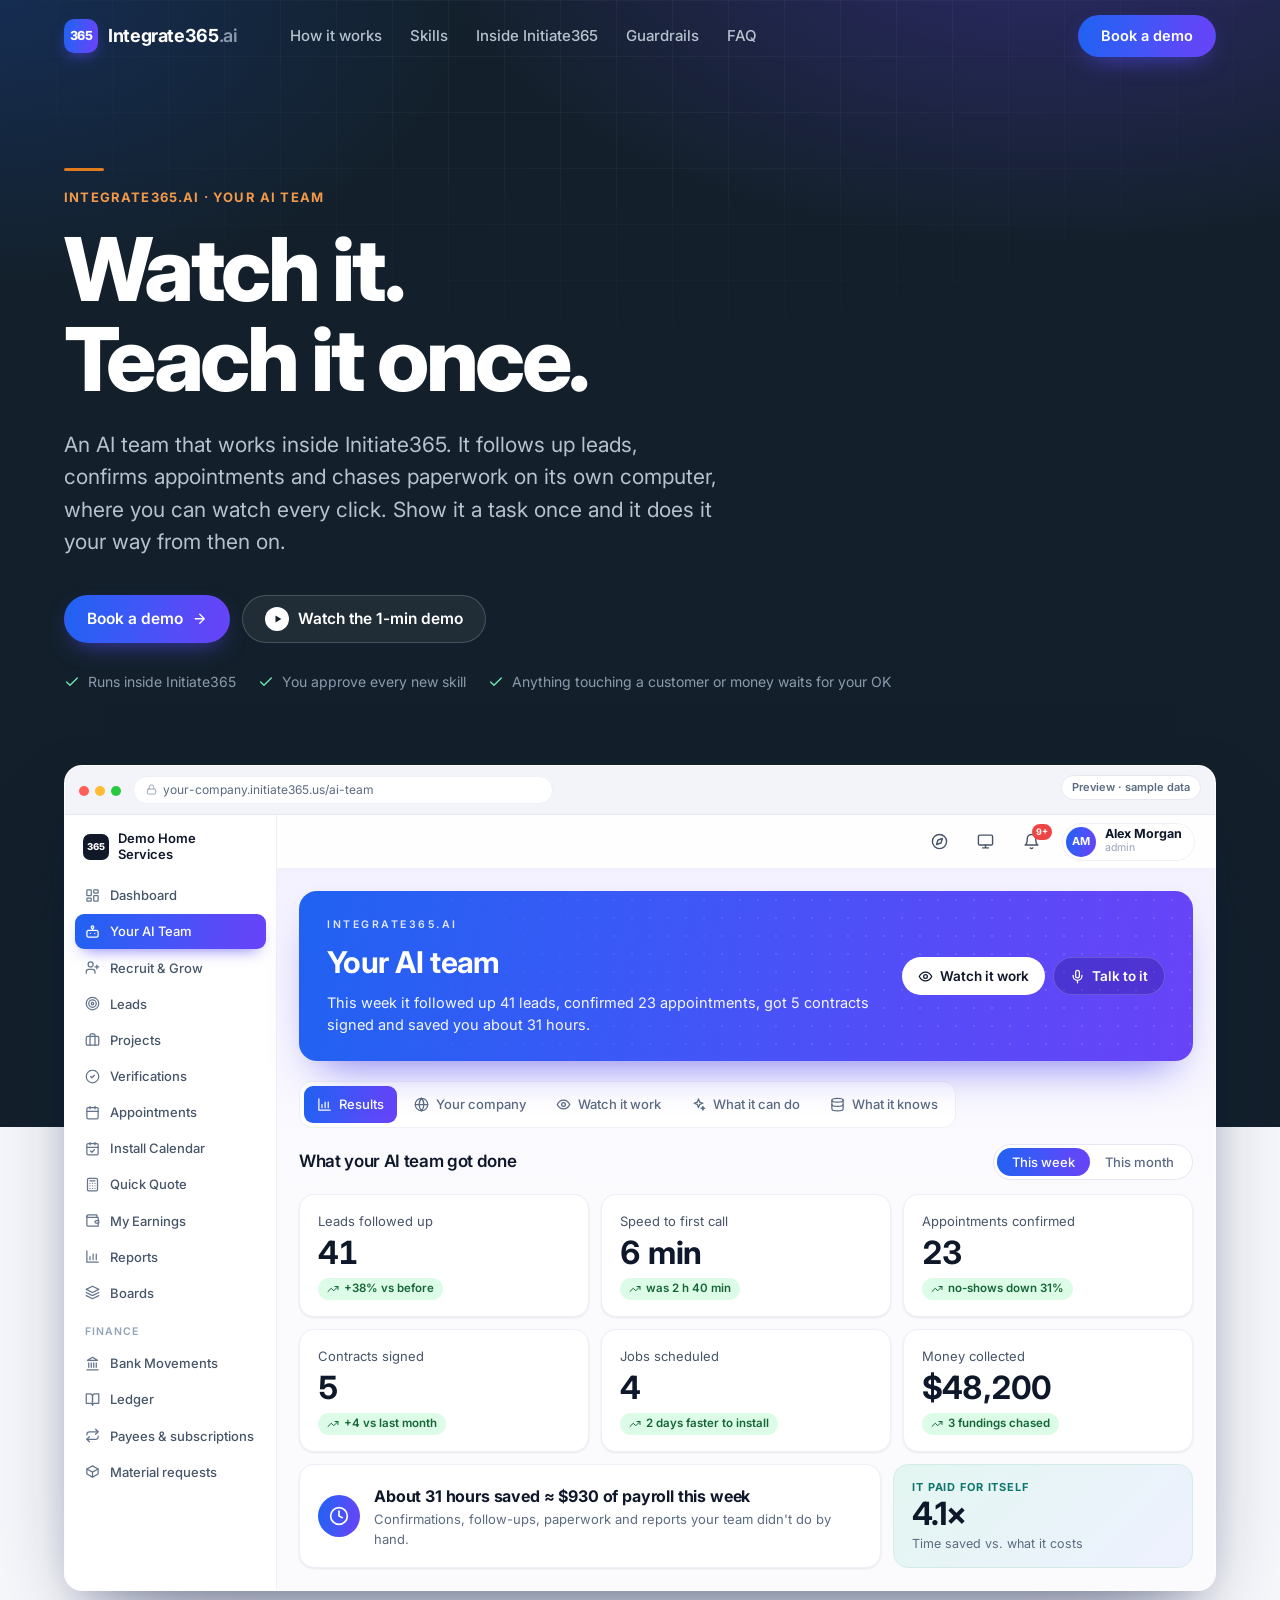
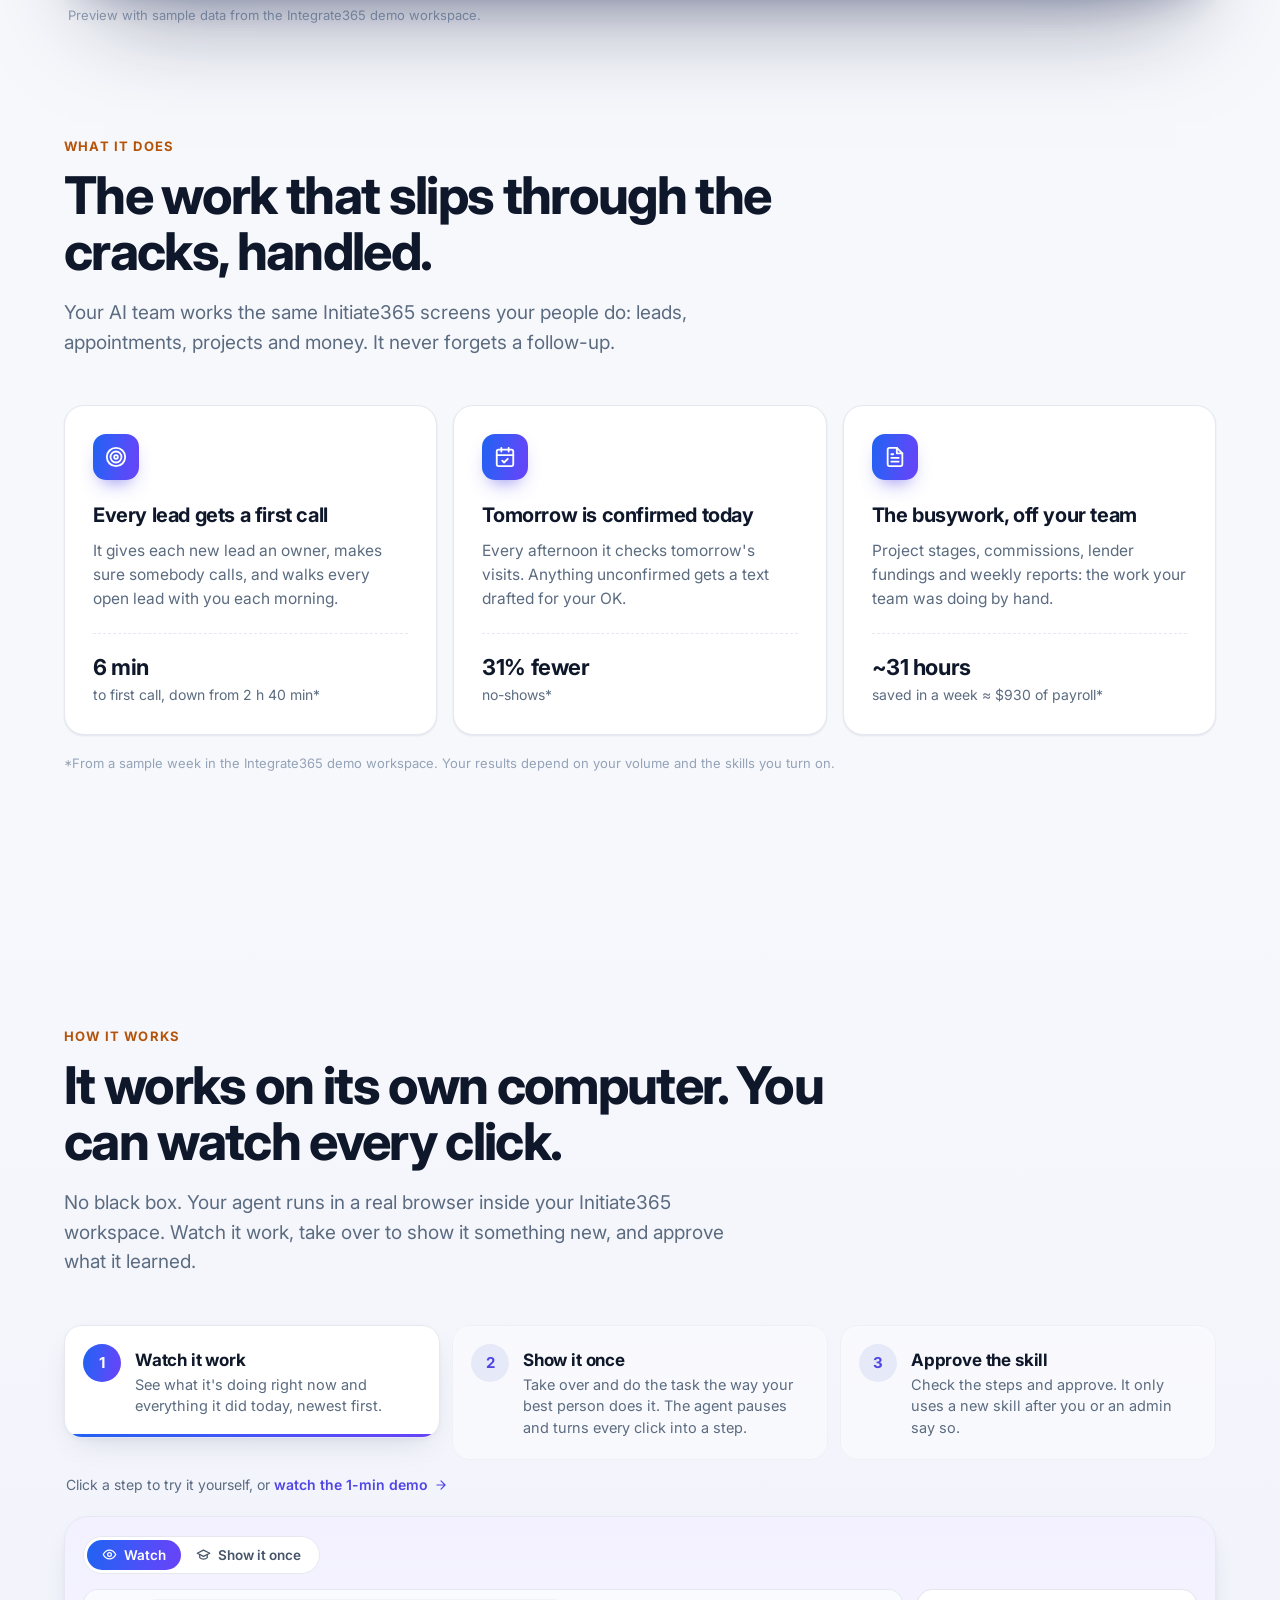
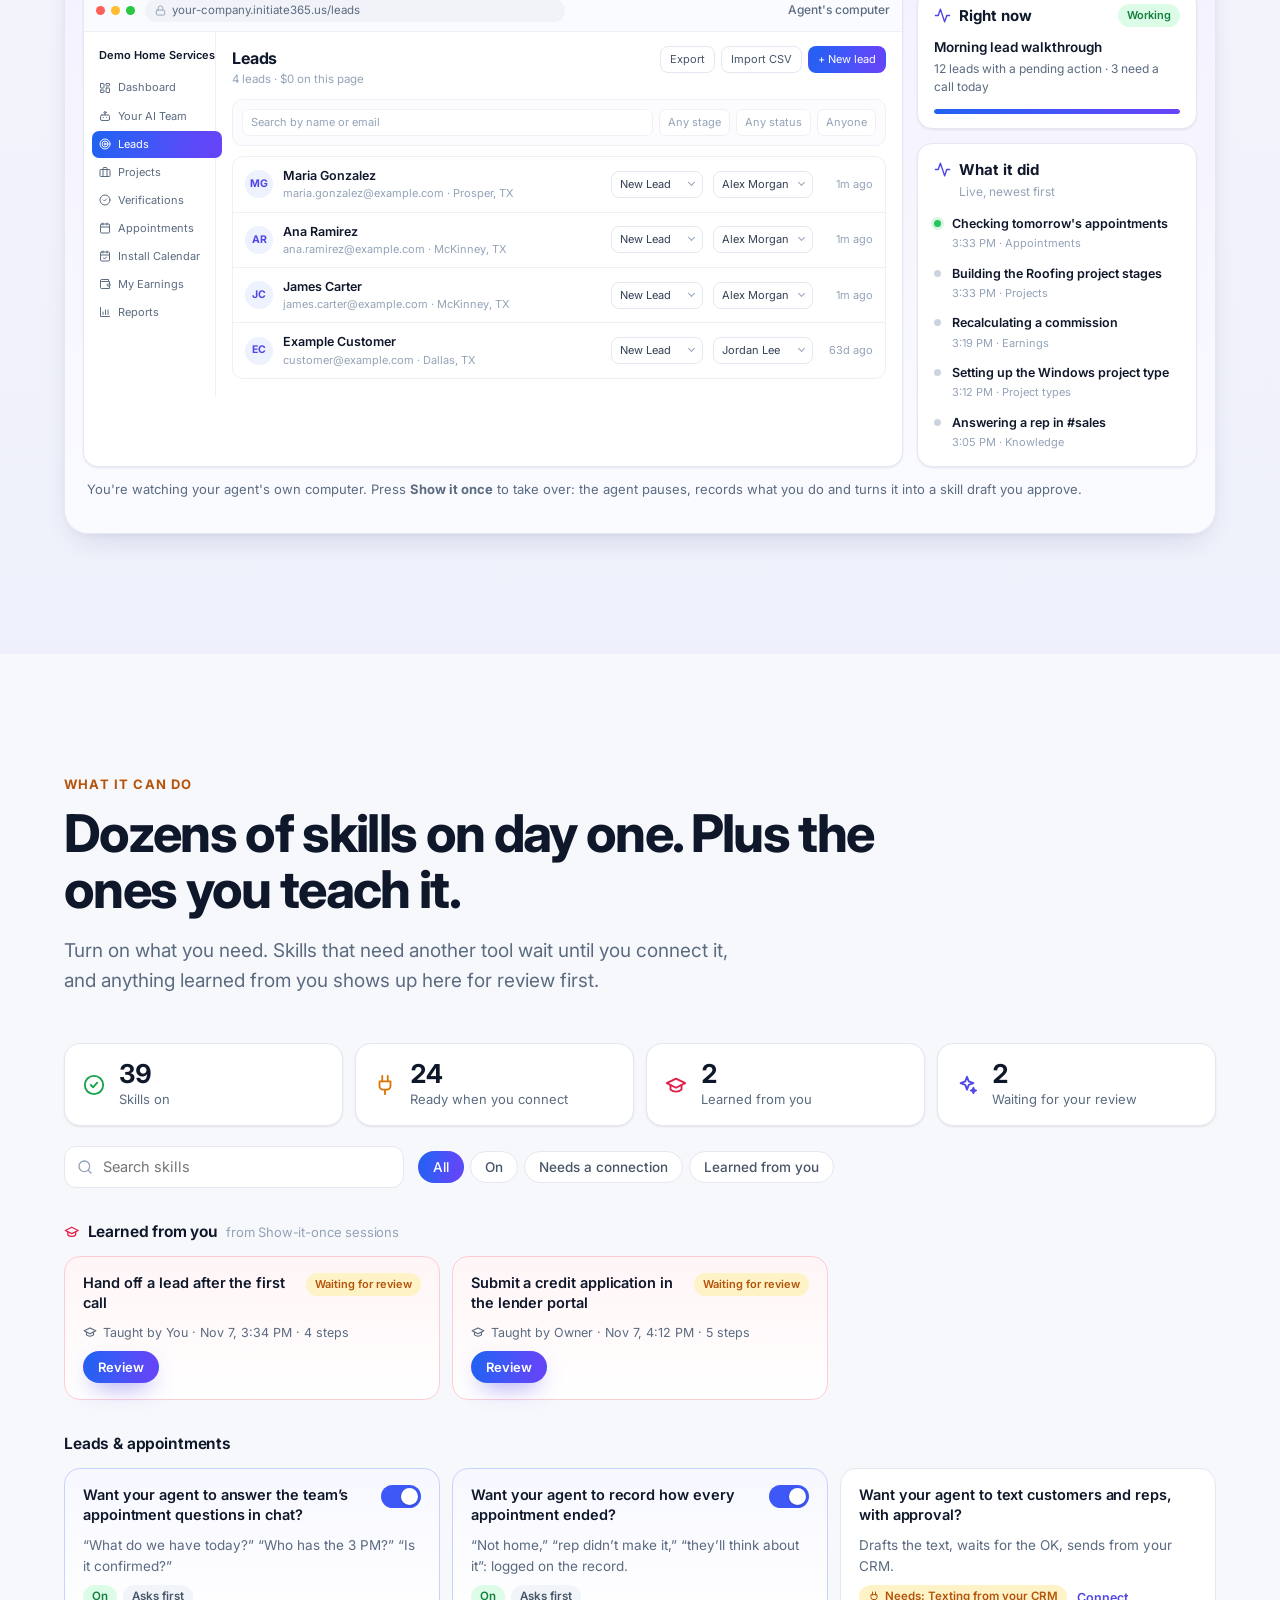
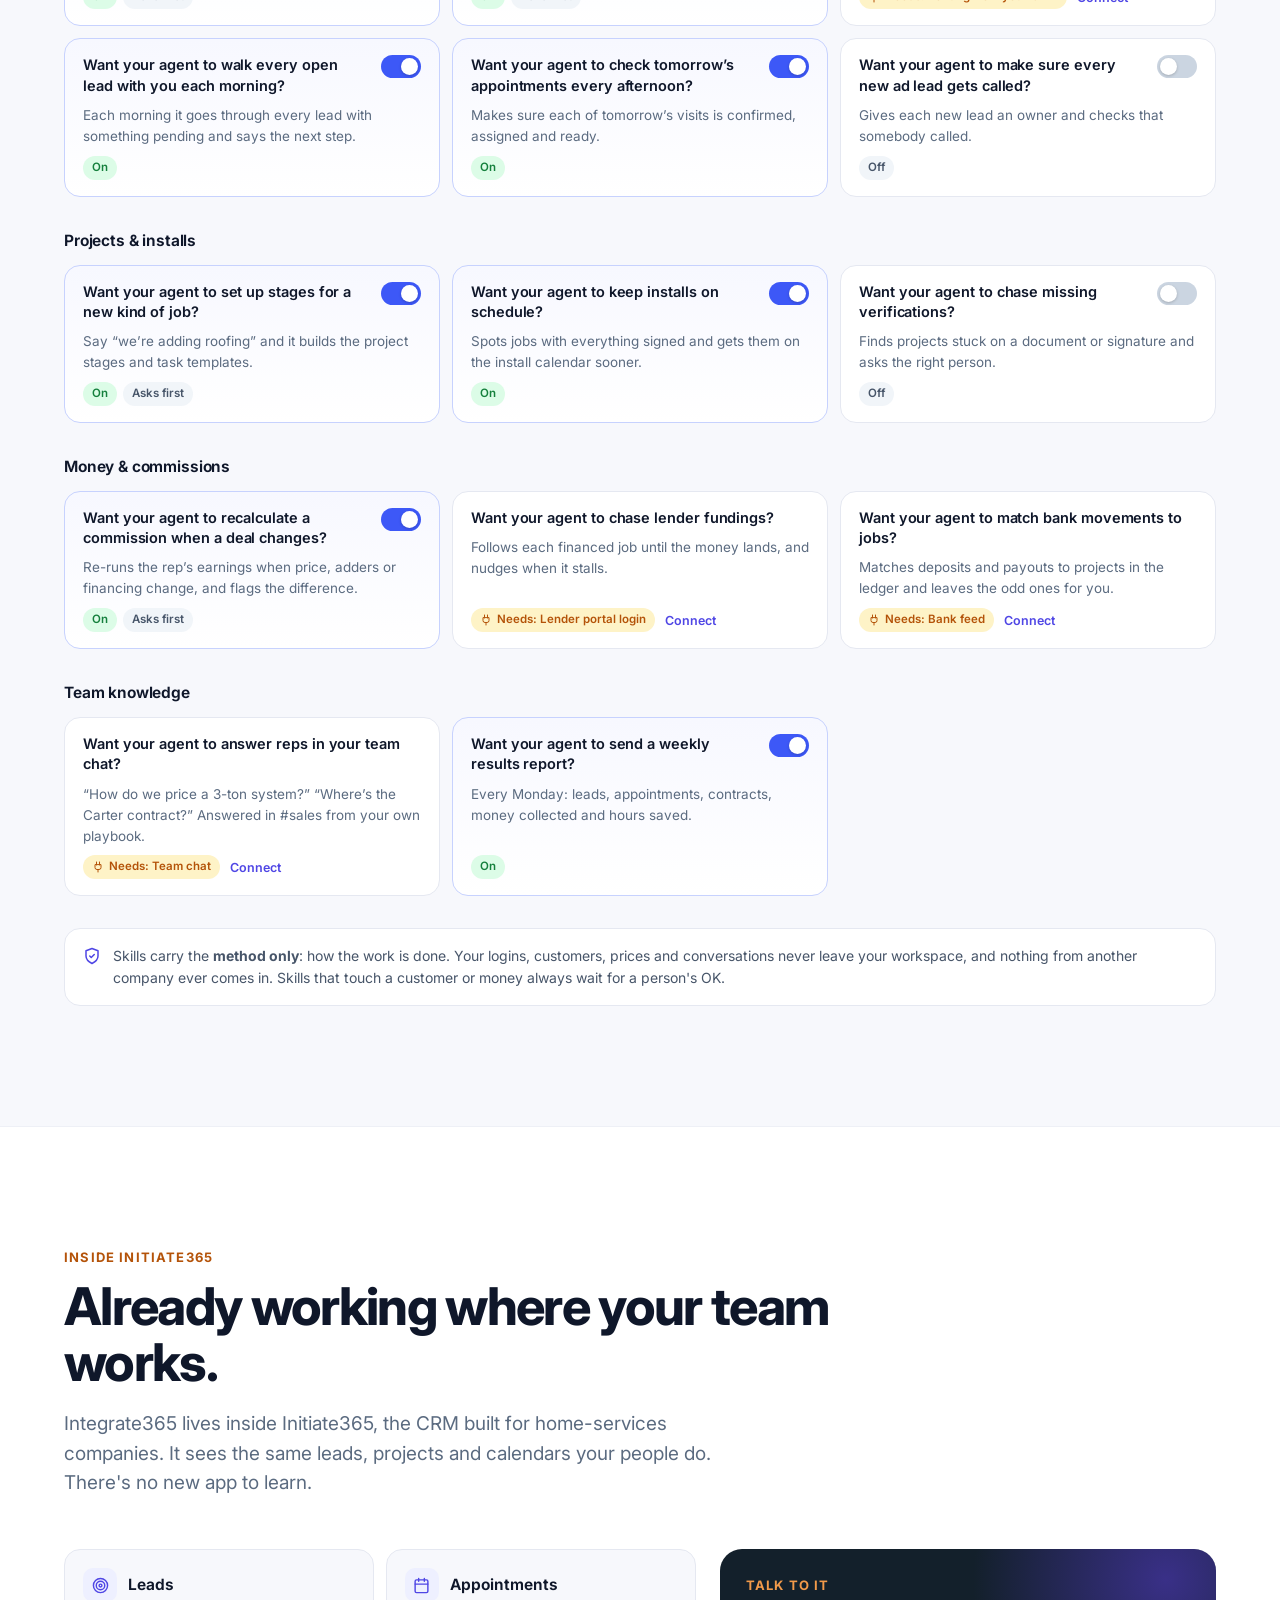
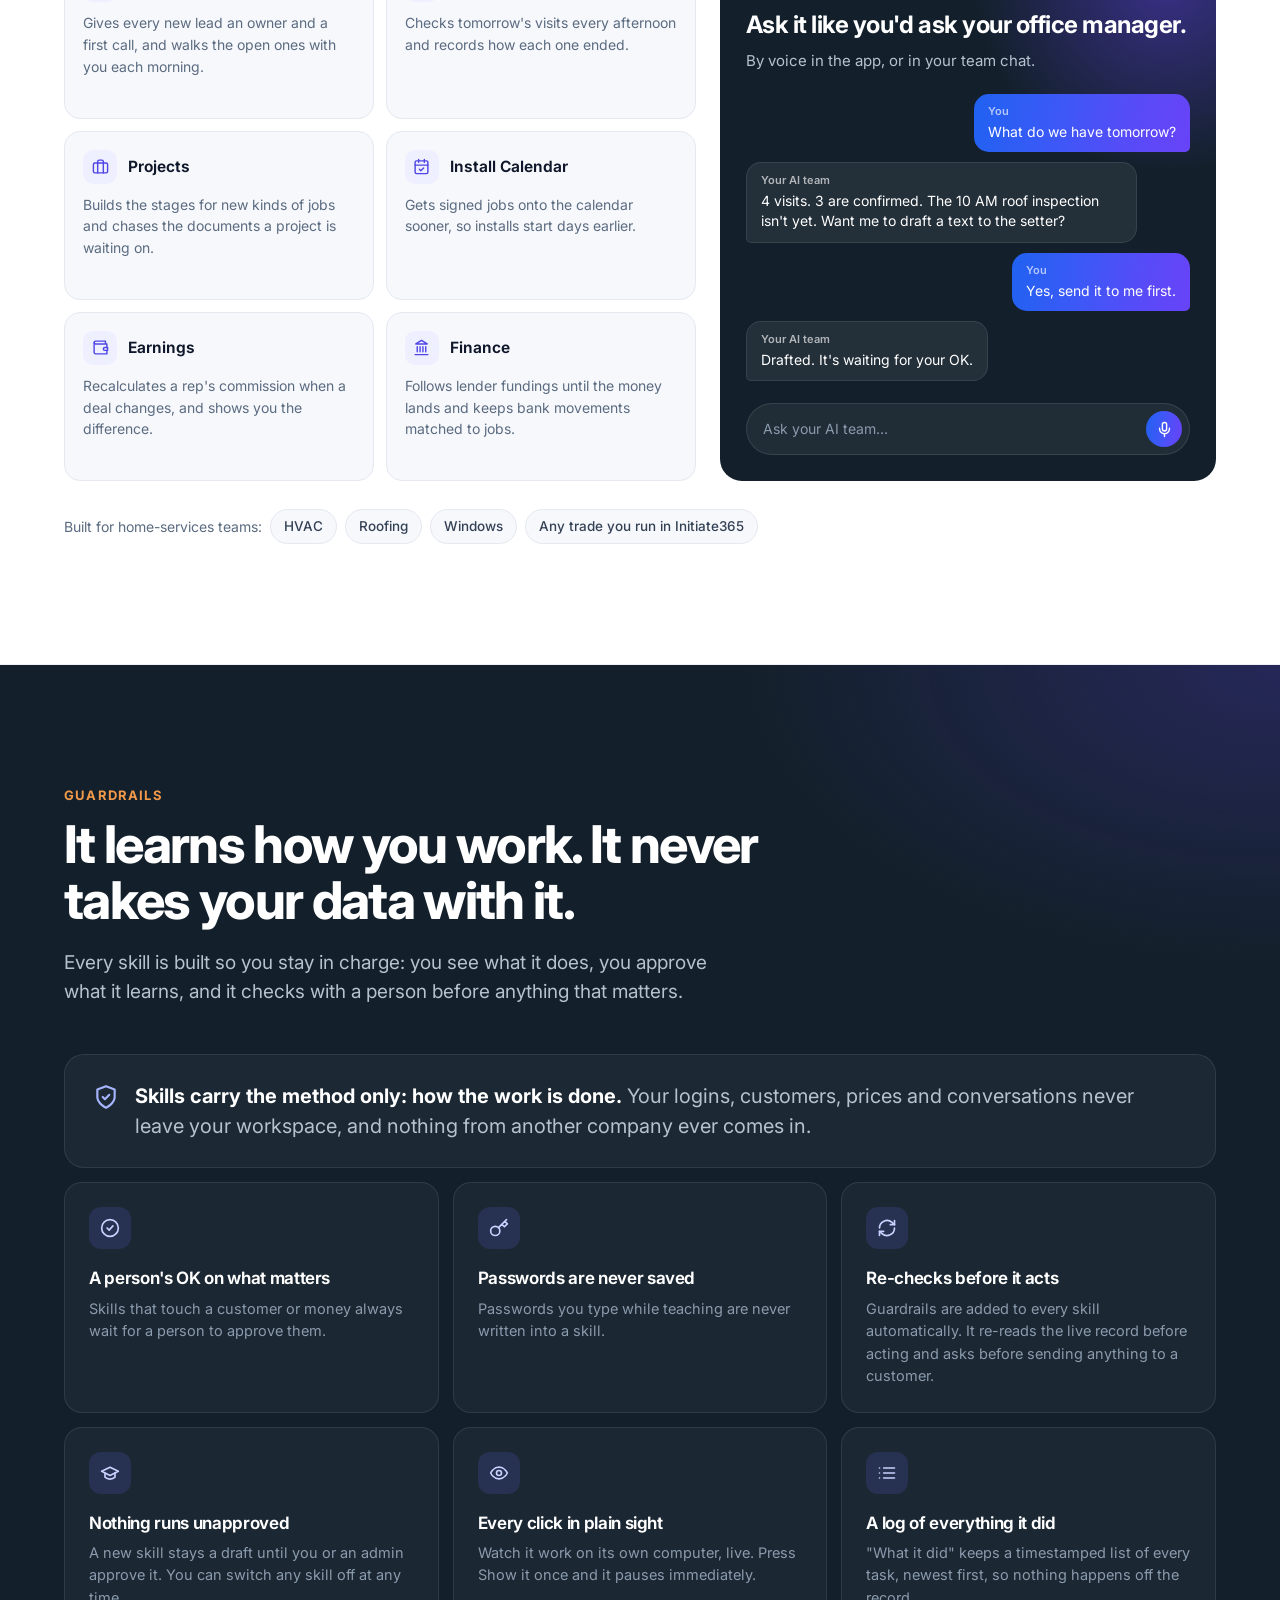
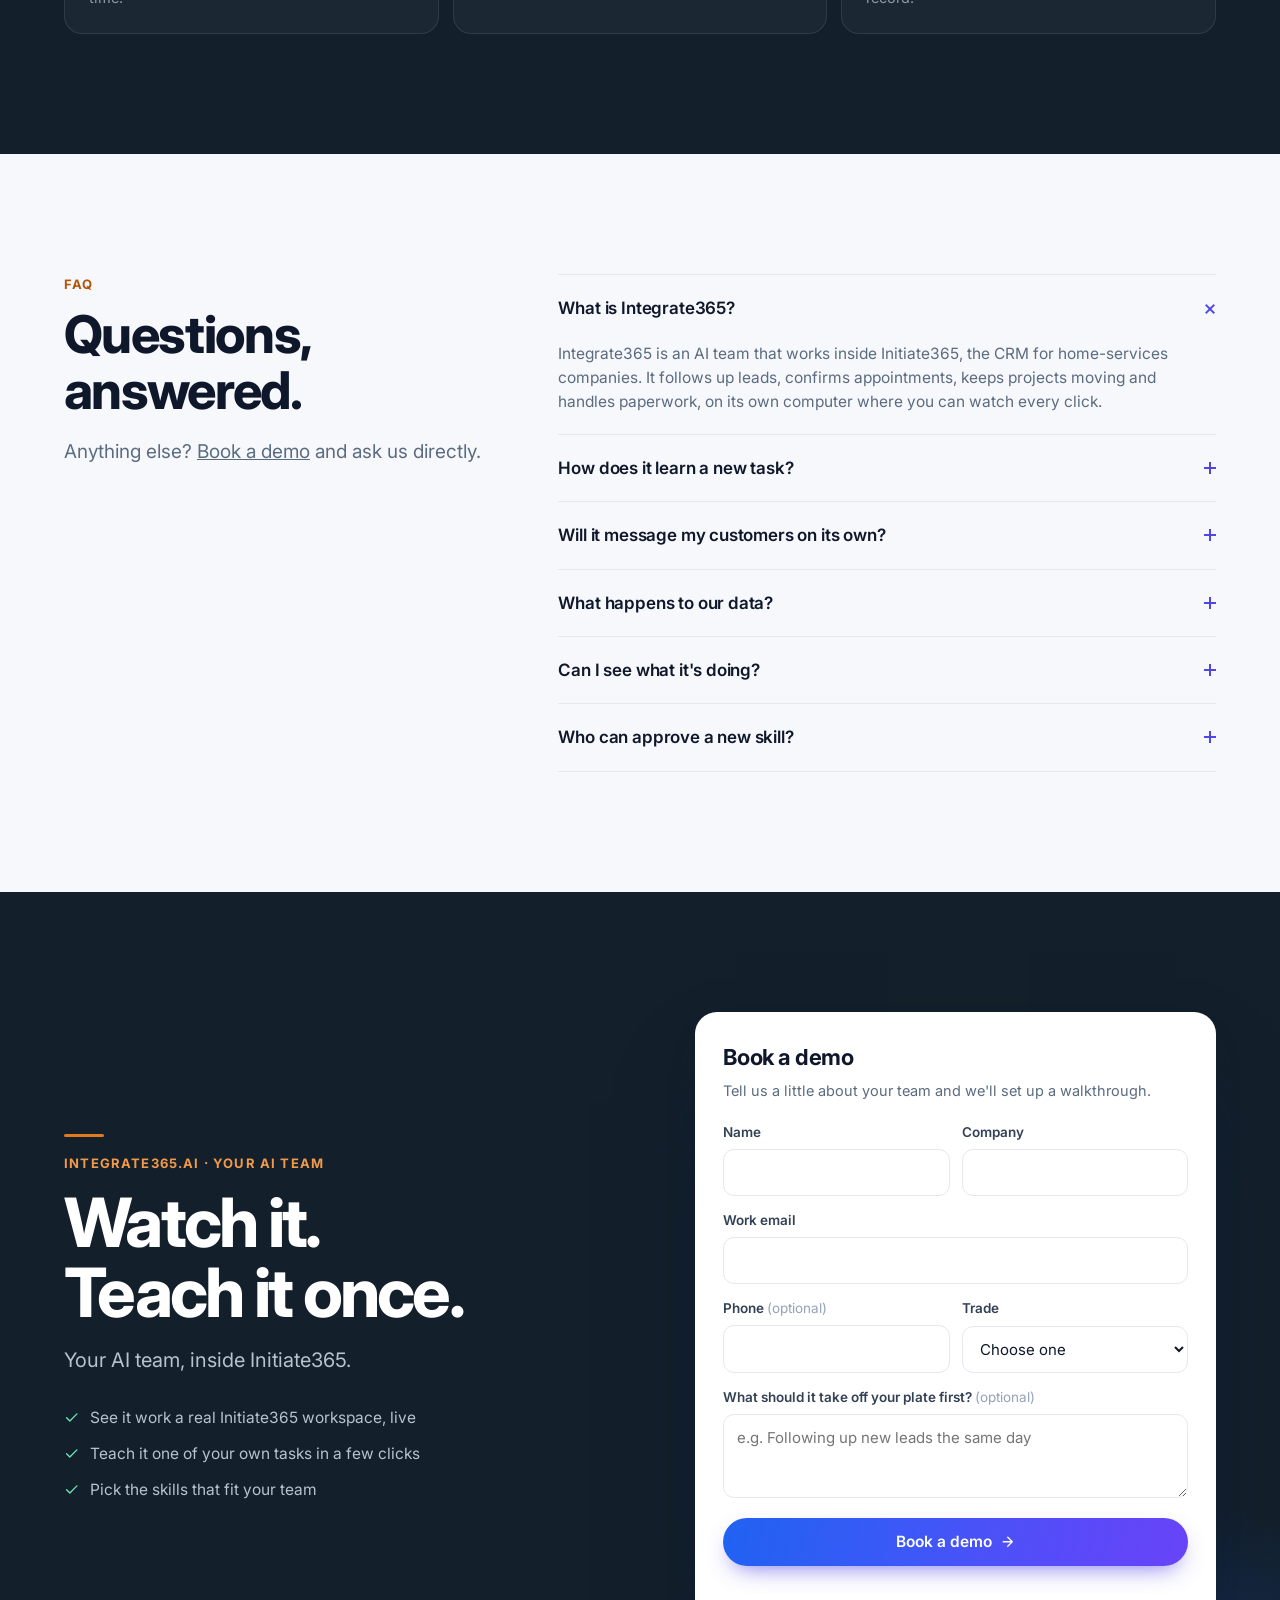
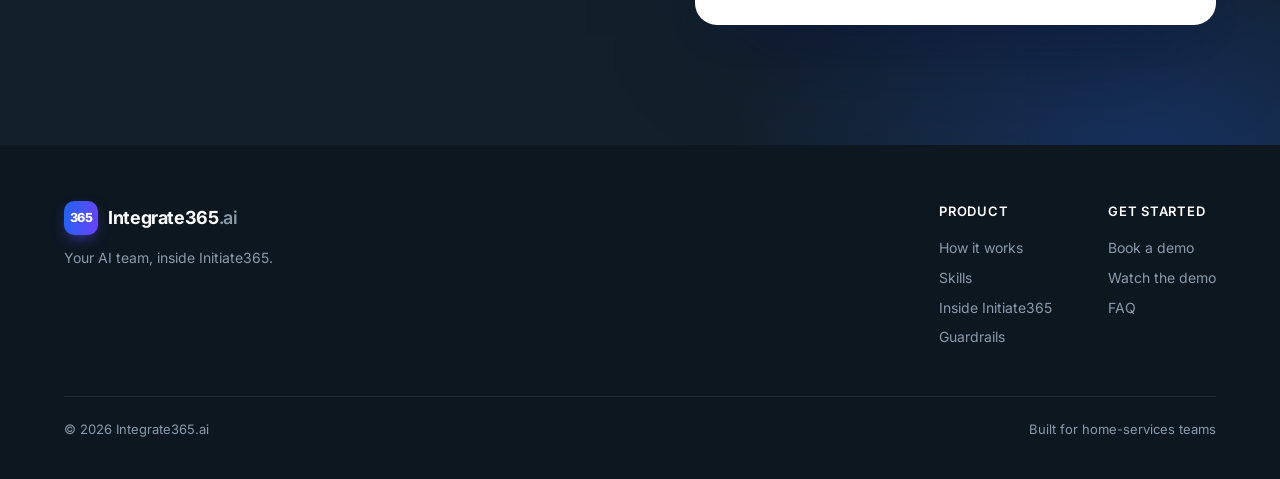
==== integrate365-site/index.html @ a7d6fd90 "Add Integrate365.ai marketing site Static single-page site for Integrate365.ai (Your AI team, inside" ====
<!doctype html>
<html lang="en">
<head>
<meta charset="utf-8">
<meta name="viewport" content="width=device-width, initial-scale=1">
<title>Integrate365.ai: your AI team, inside Initiate365</title>
<meta name="description" content="Integrate365 is an AI team for home-services companies that works inside Initiate365. Watch it follow up leads, confirm appointments and chase paperwork, then show it a task once and it learns it.">
<link rel="canonical" href="https://integrate365.ai/">
<meta name="theme-color" content="#13202b">

<meta property="og:type" content="website">
<meta property="og:site_name" content="Integrate365.ai">
<meta property="og:url" content="https://integrate365.ai/">
<meta property="og:title" content="Integrate365.ai: Watch it. Teach it once.">
<meta property="og:description" content="Your AI team, inside Initiate365. It follows up leads, confirms appointments and chases paperwork, and learns any task you show it once.">
<meta property="og:image" content="https://integrate365.ai/assets/og-image.png">
<meta property="og:image:width" content="1200">
<meta property="og:image:height" content="630">
<meta name="twitter:card" content="summary_large_image">
<meta name="twitter:title" content="Integrate365.ai: Watch it. Teach it once.">
<meta name="twitter:description" content="Your AI team, inside Initiate365.">
<meta name="twitter:image" content="https://integrate365.ai/assets/og-image.png">

<link rel="icon" href="assets/favicon.svg" type="image/svg+xml">
<link rel="preconnect" href="https://fonts.googleapis.com">
<link rel="preconnect" href="https://fonts.gstatic.com" crossorigin>
<link href="https://fonts.googleapis.com/css2?family=Inter:wght@400..800&display=swap" rel="stylesheet">

<script type="application/ld+json">
{
  "@context": "https://schema.org",
  "@graph": [
    {
      "@type": "Organization",
      "name": "Integrate365.ai",
      "url": "https://integrate365.ai/",
      "logo": "https://integrate365.ai/assets/favicon.svg"
    },
    {
      "@type": "SoftwareApplication",
      "name": "Integrate365: Your AI team",
      "applicationCategory": "BusinessApplication",
      "operatingSystem": "Web",
      "url": "https://integrate365.ai/",
      "description": "An AI team for home-services companies that works inside Initiate365. It follows up leads, confirms appointments and chases paperwork on its own computer, where you can watch every click, and it learns any task you show it once."
    },
    {
      "@type": "FAQPage",
      "mainEntity": [
        {"@type": "Question", "name": "What is Integrate365?", "acceptedAnswer": {"@type": "Answer", "text": "Integrate365 is an AI team that works inside Initiate365, the CRM for home-services companies. It follows up leads, confirms appointments, keeps projects moving and handles paperwork, on its own computer where you can watch every click."}},
        {"@type": "Question", "name": "How does it learn a new task?", "acceptedAnswer": {"@type": "Answer", "text": "Press Show it once and do the task the way your best person does it. Talk it through if you like. The agent pauses, records each click as a step and turns it into a skill draft. It only uses the skill after you or an admin approve it."}},
        {"@type": "Question", "name": "Will it message my customers on its own?", "acceptedAnswer": {"@type": "Answer", "text": "No. Skills that touch a customer or money always wait for a person's OK. When it needs to text someone, it drafts the message and waits for approval."}},
        {"@type": "Question", "name": "What happens to our data?", "acceptedAnswer": {"@type": "Answer", "text": "Skills carry the method only: how the work is done. Your logins, customers, prices and conversations never leave your workspace, and nothing from another company ever comes in. Passwords you type while teaching are never saved in a skill."}},
        {"@type": "Question", "name": "Can I see what it's doing?", "acceptedAnswer": {"@type": "Answer", "text": "Yes. Watch it work shows the agent's own computer live, what it's doing right now, and a timestamped list of everything it did, newest first."}},
        {"@type": "Question", "name": "Who can approve a new skill?", "acceptedAnswer": {"@type": "Answer", "text": "You or an admin. Every skill learned from a Show it once session stays a draft until someone approves it, and you can turn any skill on or off at any time."}}
      ]
    }
  ]
}
</script>

<style>
/* ============ Tokens ============ */
:root{
  --navy-950:#0d1720; --navy-900:#13202b; --navy-800:#1b2938; --navy-700:#26374a;
  --on-navy:#ffffff; --on-navy-2:#b7c2cf; --on-navy-3:#8b9bad; --navy-line:rgba(255,255,255,.09);
  --orange:#e07a1f; --orange-on-navy:#f29a4a; --orange-on-light:#b45309;
  --ink:#0f172a; --ink-2:#334155; --ink-3:#5b6b80; --ink-4:#94a3b8;
  --line:#e5e8f1; --line-2:#eef0f6;
  --bg:#f7f8fc; --surface:#ffffff; --lav:#f4f2ff;
  --blue:#3d58f7; --indigo:#4f46e5; --violet:#6843f8;
  --grad:linear-gradient(100deg,#2062f1 0%,#3d58f7 40%,#574bf8 72%,#6843f8 100%);
  --green:#15803d; --green-bg:#dcfce7; --amber:#b45309; --amber-bg:#fef3c7; --red:#e11d48; --red-bg:#ffe4e6;
  --shadow-sm:0 1px 2px rgba(15,23,42,.05),0 1px 3px rgba(15,23,42,.04);
  --shadow:0 12px 32px -14px rgba(30,41,90,.20),0 2px 6px rgba(15,23,42,.04);
  --shadow-lg:0 50px 100px -40px rgba(10,20,60,.55),0 18px 40px -18px rgba(20,30,80,.30);
  --font:"Inter",system-ui,-apple-system,"Segoe UI",Roboto,Helvetica,Arial,sans-serif;
}
*,*::before,*::after{box-sizing:border-box}
html{scroll-behavior:smooth;-webkit-text-size-adjust:100%}
@media (prefers-reduced-motion: reduce){html{scroll-behavior:auto}}
body{margin:0;font-family:var(--font);color:var(--ink);background:var(--bg);line-height:1.55;-webkit-font-smoothing:antialiased;-moz-osx-font-smoothing:grayscale;overflow-x:hidden}
img,video,svg{display:block;max-width:100%}
a{color:inherit}
button{font-family:inherit}
:focus-visible{outline:3px solid #818cf8;outline-offset:2px;border-radius:8px}
.sr-only{position:absolute;width:1px;height:1px;padding:0;margin:-1px;overflow:hidden;clip:rect(0,0,0,0);white-space:nowrap;border:0}
.i{width:1em;height:1em;stroke:currentColor;fill:none;stroke-width:2;stroke-linecap:round;stroke-linejoin:round;flex:none}
.wrap{max-width:1200px;margin:0 auto;padding:0 24px}
@media (max-width:600px){.wrap{padding:0 16px}}
section{scroll-margin-top:72px}

/* ============ Type ============ */
.kicker::before{content:"";display:block;width:40px;height:3px;border-radius:2px;background:var(--orange);margin-bottom:16px}
.eyebrow{display:block;font-size:13px;font-weight:700;letter-spacing:.09em;text-transform:uppercase;color:var(--orange-on-light)}
.on-navy .eyebrow,.hero .eyebrow{color:var(--orange-on-navy)}
h1,h2,h3,h4{margin:0;letter-spacing:-.02em}
h1{font-size:clamp(44px,7.2vw,88px);line-height:1.02;font-weight:800;letter-spacing:-.04em}
h2{font-size:clamp(32px,4.4vw,52px);line-height:1.08;font-weight:750;letter-spacing:-.032em}
.lead{font-size:clamp(17px,1.6vw,19px);color:var(--ink-3);max-width:680px;margin:18px 0 0}
.on-navy .lead{color:var(--on-navy-2)}
.sec{padding:120px 0}
.sec-head h2{margin-top:12px;max-width:820px}
@media (max-width:760px){.sec{padding:84px 0}}

/* ============ Buttons ============ */
.btn{display:inline-flex;align-items:center;justify-content:center;gap:.55rem;height:48px;padding:0 22px;border-radius:999px;font-weight:600;font-size:15.5px;text-decoration:none;border:1px solid transparent;cursor:pointer;transition:transform .15s ease,box-shadow .2s ease,background .2s ease;white-space:nowrap}
.btn:hover{transform:translateY(-1px)}
.btn:active{transform:none}
.btn-primary{background:var(--grad);color:#fff;box-shadow:0 10px 24px -10px rgba(79,70,229,.8)}
.btn-primary:hover{box-shadow:0 14px 30px -10px rgba(79,70,229,.9)}
.btn-ghost{background:rgba(255,255,255,.06);color:#fff;border-color:rgba(255,255,255,.18)}
.btn-ghost:hover{background:rgba(255,255,255,.12)}
.btn-ghost .play{width:24px;height:24px;border-radius:50%;background:#fff;color:var(--navy-900);display:grid;place-items:center}
.btn-ghost .play svg{width:10px;height:10px;fill:currentColor;stroke:none;margin-left:2px}
.btn-sm{height:38px;padding:0 16px;font-size:14px}
.btn-xs{height:32px;padding:0 14px;font-size:13px}
.btn-text{border:0;background:none;font:inherit;font-size:14px;font-weight:600;color:var(--ink-3);padding:8px 12px;border-radius:999px;cursor:pointer}
.btn-text:hover{background:#f1f5f9}

/* ============ Header ============ */
.site-header{position:fixed;inset:0 0 auto 0;z-index:50;transition:background .25s ease,box-shadow .25s ease,backdrop-filter .25s}
.site-header.scrolled,.site-header.menu-open{background:rgba(19,32,43,.86);backdrop-filter:saturate(160%) blur(14px);-webkit-backdrop-filter:saturate(160%) blur(14px);box-shadow:0 1px 0 var(--navy-line)}
.nav{display:flex;align-items:center;gap:28px;height:72px;color:#fff}
.brand{display:inline-flex;align-items:center;gap:10px;text-decoration:none;font-weight:700;font-size:18px;letter-spacing:-.02em}
.brand-mark{width:34px;height:34px;border-radius:10px;background:var(--grad);display:grid;place-items:center;font-size:12.5px;font-weight:800;letter-spacing:-.03em;color:#fff;box-shadow:0 6px 16px -6px rgba(87,75,248,.9)}
.brand-name span{color:var(--on-navy-3);font-weight:600}
.nav-links{display:flex;gap:4px;margin-left:12px}
.nav-links a{color:var(--on-navy-2);text-decoration:none;font-size:15px;font-weight:500;padding:8px 12px;border-radius:999px;transition:color .2s,background .2s}
.nav-links a:hover{color:#fff;background:rgba(255,255,255,.06)}
.nav-cta{margin-left:auto;display:flex;gap:10px;align-items:center}
.nav-cta .btn{height:42px;font-size:14.5px}
.menu-btn{display:none;margin-left:auto;width:42px;height:42px;border-radius:12px;border:1px solid var(--navy-line);background:rgba(255,255,255,.05);color:#fff;cursor:pointer;align-items:center;justify-content:center}
.menu-btn .i{width:20px;height:20px}
.mobile-menu{display:none}
@media (max-width:960px){
  .nav-links,.nav-cta{display:none}
  .menu-btn{display:inline-flex}
  .site-header.menu-open .mobile-menu{display:grid;gap:4px;padding:8px 16px 20px}
  .mobile-menu a{color:#fff;text-decoration:none;font-size:17px;font-weight:500;padding:12px 8px;border-bottom:1px solid var(--navy-line)}
  .mobile-menu .btn{margin-top:14px;border-bottom:0}
}

/* ============ Hero ============ */
.hero{position:relative;background:
  radial-gradient(1000px 520px at 82% -10%,rgba(104,67,248,.30),transparent 62%),
  radial-gradient(800px 480px at 0% 0%,rgba(32,98,241,.20),transparent 60%),
  var(--navy-900);color:#fff;padding:168px 0 72px;overflow:hidden}
.hero::before{content:"";position:absolute;inset:0;background-image:linear-gradient(rgba(255,255,255,.035) 1px,transparent 1px),linear-gradient(90deg,rgba(255,255,255,.035) 1px,transparent 1px);background-size:56px 56px;-webkit-mask-image:radial-gradient(ellipse 80% 70% at 50% 0%,#000 25%,transparent 75%);mask-image:radial-gradient(ellipse 80% 70% at 50% 0%,#000 25%,transparent 75%);pointer-events:none}
.hero .wrap{position:relative}
.hero-copy{max-width:860px}
.hero h1{margin-top:18px}
.hero-sub{font-size:clamp(18px,1.9vw,21px);color:var(--on-navy-2);max-width:660px;margin:24px 0 0;line-height:1.55}
.hero-ctas{display:flex;flex-wrap:wrap;gap:12px;margin-top:36px}
.hero-meta{display:flex;flex-wrap:wrap;gap:10px 22px;margin:28px 0 0;padding:0;list-style:none;color:var(--on-navy-3);font-size:14px}
.hero-meta li{display:flex;align-items:center;gap:8px}
.hero-meta .i{color:#6ee7b7;width:16px;height:16px}
.fade-up{animation:fadeUp .8s cubic-bezier(.2,.7,.2,1) both}
.fade-up.d1{animation-delay:.08s}.fade-up.d2{animation-delay:.16s}.fade-up.d3{animation-delay:.24s}.fade-up.d4{animation-delay:.32s}
@keyframes fadeUp{from{opacity:0;transform:translateY(16px)}to{opacity:1;transform:none}}
@media (max-width:600px){.hero{padding:128px 0 48px}.hero-ctas .btn{flex:1 1 100%}}

/* ============ Product shot (Results) ============ */
.shot-band{background:linear-gradient(to bottom,var(--navy-900) 0,var(--navy-900) 42%,var(--bg) 42%,var(--bg) 100%)}
.shot-note{display:flex;justify-content:space-between;gap:16px;flex-wrap:wrap;font-size:13px;color:var(--ink-4);padding:14px 4px 0}
.app{position:relative;border-radius:18px;overflow:hidden;background:#fbfbfe;box-shadow:var(--shadow-lg);border:1px solid rgba(255,255,255,.5);font-size:13px;color:var(--ink)}
.app-chrome{display:flex;align-items:center;gap:12px;padding:10px 14px;background:#f3f4fa;border-bottom:1px solid var(--line)}
.dots{display:inline-flex;gap:6px;flex:none}
.dots i{width:10px;height:10px;border-radius:50%;background:#ff5f57}
.dots i:nth-child(2){background:#febc2e}.dots i:nth-child(3){background:#28c840}
.url{flex:1;min-width:0;display:flex;align-items:center;gap:6px;background:#fff;border:1px solid var(--line-2);border-radius:999px;padding:4px 12px;color:var(--ink-3);font-size:12px;white-space:nowrap;overflow:hidden;text-overflow:ellipsis;max-width:420px}
.url .i{width:11px;height:11px;color:var(--ink-4)}
.app-grid{display:grid;grid-template-columns:212px minmax(0,1fr)}
.app-side{background:#fff;border-right:1px solid var(--line-2);padding:14px 10px 18px}
.side-brand{display:flex;align-items:center;gap:9px;padding:2px 8px 16px;font-weight:600;font-size:13px;line-height:1.2}
.side-brand .mk{width:26px;height:26px;border-radius:7px;background:#111827;color:#fff;font-size:9.5px;font-weight:800;display:grid;place-items:center;letter-spacing:-.03em}
.side-nav{display:grid;gap:2px}
.side-nav span{display:flex;align-items:center;gap:10px;padding:7px 10px;border-radius:9px;color:#475569;font-weight:500;font-size:13px;white-space:nowrap}
.side-nav span .i{width:15px;height:15px;color:#64748b}
.side-nav span.on{background:var(--grad);color:#fff;box-shadow:0 8px 16px -8px rgba(87,75,248,.8)}
.side-nav span.on .i{color:#fff}
.side-label{font-size:10.5px;letter-spacing:.09em;color:var(--ink-4);font-weight:600;padding:14px 10px 6px}
.app-top{height:54px;display:flex;align-items:center;justify-content:flex-end;gap:16px;padding:0 20px;border-bottom:1px solid var(--line-2);background:rgba(255,255,255,.8)}
.top-ic{width:30px;height:30px;border-radius:50%;display:grid;place-items:center;color:#475569;position:relative}
.top-ic .i{width:17px;height:17px}
.top-ic .n{position:absolute;top:-3px;right:-6px;background:#ef4444;color:#fff;font-size:9px;font-weight:700;border-radius:999px;padding:1px 4px}
.me{display:flex;align-items:center;gap:9px;border:1px solid var(--line-2);border-radius:999px;padding:3px 12px 3px 3px;background:#fff}
.me .av{width:30px;height:30px;border-radius:50%;background:var(--grad);color:#fff;font-size:11px;font-weight:700;display:grid;place-items:center}
.me b{display:block;font-size:12.5px;line-height:1.1}
.me small{display:block;font-size:10.5px;color:var(--ink-4)}
.app-body{padding:22px;background:linear-gradient(180deg,#f3f1ff 0%,#fbfbfe 45%)}
.banner{position:relative;overflow:hidden;display:flex;align-items:center;justify-content:space-between;gap:20px;background:var(--grad);color:#fff;border-radius:18px;padding:26px 28px;box-shadow:0 22px 44px -20px rgba(70,60,240,.7)}
.banner::after{content:"";position:absolute;inset:0;background-image:radial-gradient(rgba(255,255,255,.12) 1px,transparent 1px);background-size:18px 18px;-webkit-mask-image:linear-gradient(90deg,transparent,#000 70%);mask-image:linear-gradient(90deg,transparent,#000 70%);pointer-events:none}
.banner>*{position:relative;z-index:1}
.banner small{display:block;font-size:10.5px;letter-spacing:.24em;font-weight:600;opacity:.85}
.banner h3{font-size:30px;font-weight:700;letter-spacing:-.02em;margin:6px 0 6px}
.banner p{margin:0;max-width:560px;font-size:14.5px;line-height:1.5;opacity:.95}
.banner-btns{display:flex;gap:8px;flex:none}
.b-btn{display:inline-flex;align-items:center;gap:7px;height:38px;padding:0 16px;border-radius:999px;font-weight:600;font-size:13.5px;text-decoration:none;white-space:nowrap}
.b-btn .i{width:15px;height:15px}
.b-btn.white{background:#fff;color:var(--ink)}
.b-btn.soft{background:rgba(40,20,140,.35);color:#fff;border:1px solid rgba(255,255,255,.18)}
.tabs{display:flex;gap:4px;width:max-content;max-width:100%;overflow-x:auto;padding:4px;background:#fff;border:1px solid var(--line-2);border-radius:13px;margin:20px 0 16px;scrollbar-width:none}
.tabs::-webkit-scrollbar{display:none}
.tabs a{display:flex;align-items:center;gap:7px;padding:8px 13px;border-radius:9px;color:var(--ink-3);font-weight:500;text-decoration:none;white-space:nowrap;transition:background .2s,color .2s}
.tabs a:hover{background:#f4f5fb;color:var(--ink)}
.tabs a .i{width:15px;height:15px}
.tabs a.on{background:var(--grad);color:#fff}
.res-head{display:flex;align-items:center;justify-content:space-between;gap:12px;margin-bottom:14px;flex-wrap:wrap}
.res-head h4{font-size:17px;font-weight:600}
.period{display:inline-flex;border:1px solid var(--line);background:#fff;border-radius:999px;padding:3px}
.period button{border:0;background:none;padding:6px 15px;border-radius:999px;font-size:13px;font-weight:500;color:var(--ink-3);cursor:pointer}
.period button[aria-pressed="true"]{background:var(--grad);color:#fff}
.stats{display:grid;grid-template-columns:repeat(3,minmax(0,1fr));gap:12px}
.stat{background:#fff;border:1px solid var(--line-2);border-radius:15px;padding:16px 18px;box-shadow:var(--shadow-sm)}
.stat .k{color:#475569;font-size:13px}
.stat .v{font-size:32px;font-weight:700;letter-spacing:-.025em;margin:4px 0 8px;font-variant-numeric:tabular-nums;line-height:1.1}
.delta{display:inline-flex;align-items:center;gap:5px;background:var(--green-bg);color:#166534;font-size:11.5px;font-weight:600;padding:2px 9px;border-radius:999px}
.delta .i{width:12px;height:12px}
.saved{display:grid;grid-template-columns:minmax(0,1fr) 300px;gap:12px;margin-top:12px}
.saved-main{display:flex;align-items:center;gap:14px;background:#fff;border:1px solid var(--line-2);border-radius:15px;padding:16px 18px;box-shadow:var(--shadow-sm)}
.saved-main .ic{width:42px;height:42px;border-radius:50%;background:var(--grad);color:#fff;display:grid;place-items:center;flex:none}
.saved-main .ic .i{width:20px;height:20px}
.saved-main b{display:block;font-size:16px;letter-spacing:-.01em}
.saved-main span{display:block;color:var(--ink-3);font-size:13px}
.roi{background:linear-gradient(135deg,#e3f6f1,#eef1ff);border:1px solid #d3ece6;border-radius:15px;padding:14px 18px}
.roi small{display:block;font-size:11px;letter-spacing:.08em;font-weight:700;color:#0f766e}
.roi b{display:block;font-size:32px;letter-spacing:-.03em;line-height:1.15}
.roi span{font-size:12.5px;color:var(--ink-3)}
.sample-pill{position:absolute;right:14px;top:9px;font-size:11px;font-weight:600;color:var(--ink-3);background:#fff;border:1px solid var(--line);border-radius:999px;padding:3px 10px}
@media (max-width:1000px){.app-grid{grid-template-columns:minmax(0,1fr)}.app-side{display:none}}
@media (max-width:760px){
  .banner{flex-direction:column;align-items:flex-start;padding:22px}
  .banner h3{font-size:26px}
  .stats{grid-template-columns:repeat(2,minmax(0,1fr))}
  .saved{grid-template-columns:minmax(0,1fr)}
  .me div{display:none}
  .app-body{padding:14px}
  .stat .v{font-size:26px}
  .sample-pill{display:none}
}
@media (max-width:420px){.banner-btns{width:100%}.b-btn{flex:1;justify-content:center}.stat{padding:14px}}

/* ============ What it does ============ */
.what{padding-top:110px}
.trio{display:grid;grid-template-columns:repeat(3,minmax(0,1fr));gap:16px;margin-top:48px}
.tri{background:#fff;border:1px solid var(--line);border-radius:20px;padding:28px;box-shadow:var(--shadow-sm);display:flex;flex-direction:column}
.tri-ic{width:46px;height:46px;border-radius:13px;background:var(--grad);color:#fff;display:grid;place-items:center;box-shadow:0 10px 20px -10px rgba(79,70,229,.8)}
.tri-ic .i{width:22px;height:22px}
.tri h3{font-size:20px;margin:20px 0 8px;font-weight:700}
.tri p{margin:0;color:var(--ink-3);font-size:15.5px;flex:1}
.tri-stat{margin-top:22px;padding-top:16px;border-top:1px dashed var(--line);font-size:14px;color:var(--ink-3)}
.tri-stat b{color:var(--ink);font-size:22px;letter-spacing:-.02em;display:block}
.footnote{font-size:13px;color:var(--ink-4);margin-top:18px}
@media (max-width:900px){.trio{grid-template-columns:minmax(0,1fr)}}

/* ============ How it works ============ */
.how{background:linear-gradient(180deg,var(--bg),#eef0fb 100%)}
.how-grid{display:grid;grid-template-columns:minmax(0,1fr);gap:20px;margin-top:48px}
.steps{list-style:none;margin:0;padding:0;display:grid;grid-template-columns:repeat(3,minmax(0,1fr));gap:12px}
.step{position:relative;overflow:hidden;display:grid;grid-template-columns:38px minmax(0,1fr);gap:14px;width:100%;text-align:left;padding:18px 18px 20px;border-radius:18px;border:1px solid var(--line-2);background:rgba(255,255,255,.45);color:inherit;cursor:pointer;transition:background .25s,border-color .25s,box-shadow .25s}
.step:hover{background:rgba(255,255,255,.6)}
.step.is-active{background:#fff;border-color:var(--line);box-shadow:var(--shadow)}
.step-n{width:38px;height:38px;border-radius:50%;display:grid;place-items:center;background:#e6e9f8;color:var(--indigo);font-weight:700;font-size:15px;transition:background .25s,color .25s}
.step.is-active .step-n{background:var(--grad);color:#fff}
.step.is-active[data-mode="teach"] .step-n{background:#e11d48}
.step strong{display:block;font-size:17px;margin:6px 0 4px;letter-spacing:-.01em}
.step-text{display:block;color:var(--ink-3);font-size:14.5px;line-height:1.5}
.step-bar{position:absolute;left:0;right:0;bottom:0;height:3px}
.step-bar span{display:block;height:100%;width:0;background:var(--grad)}
.how-aside{margin:14px 2px 0;font-size:14px;color:var(--ink-3)}
.how-aside button{border:0;background:none;padding:0;color:var(--indigo);font:inherit;font-weight:600;cursor:pointer;display:inline-flex;align-items:center;gap:6px}
.how-aside button:hover{text-decoration:underline}

.stage{position:relative;background:linear-gradient(180deg,#f3f1ff,#fafbff);border:1px solid var(--line);border-radius:24px;padding:18px;box-shadow:var(--shadow);overflow:hidden;font-size:13px}
.stage-bar{display:flex;align-items:center;gap:10px;margin-bottom:14px;min-height:40px;flex-wrap:wrap}
.seg{display:inline-flex;background:#fff;border:1px solid var(--line);border-radius:999px;padding:3px}
.seg-btn{border:0;background:none;font-weight:600;font-size:13.5px;color:#475569;padding:7px 15px;border-radius:999px;display:inline-flex;gap:7px;align-items:center;cursor:pointer;transition:background .2s,color .2s}
.seg-btn .i{width:15px;height:15px}
.seg-btn[aria-pressed="true"]{background:var(--grad);color:#fff}
.stage[data-mode="teach"] .seg-btn[data-mode="teach"]{background:#e11d48;color:#fff}
.rec{display:none;align-items:center;gap:6px;background:var(--red-bg);color:var(--red);font-size:12px;font-weight:700;padding:5px 11px;border-radius:999px;font-variant-numeric:tabular-nums}
.rec-dot{width:7px;height:7px;border-radius:50%;background:currentColor;animation:blink 1.1s infinite}
.stage[data-mode="teach"] .rec{display:inline-flex}
.done-btn{display:none;margin-left:auto;align-items:center;gap:7px;height:36px;padding:0 15px;border-radius:10px;border:0;background:var(--grad);color:#fff;font-weight:600;font-size:13.5px;cursor:pointer}
.done-btn .i{width:14px;height:14px}
.stage[data-mode="teach"] .done-btn{display:inline-flex}
.done-btn.pulse{animation:pulse 1.3s ease-in-out infinite}
.stage-grid{display:grid;grid-template-columns:minmax(0,1fr) 280px;gap:14px}
.browser{position:relative;background:#fff;border:1px solid var(--line);border-radius:15px;overflow:hidden;box-shadow:var(--shadow-sm);transition:border-color .3s,box-shadow .3s}
.stage[data-mode="teach"] .browser{border-color:#f43f5e;box-shadow:0 0 0 2px rgba(244,63,94,.28)}
.browser-chrome{display:flex;align-items:center;gap:10px;padding:9px 12px;border-bottom:1px solid var(--line-2);background:#fafbff;font-size:12px;color:var(--ink-3)}
.browser-chrome .dots i{width:9px;height:9px}
.browser-chrome .url{font-size:11.5px;padding:3px 10px;background:#f1f3f9;border:0}
.agent-label{margin-left:auto;font-weight:500;white-space:nowrap}
.rec-banner{display:none;align-items:center;gap:8px;background:#e11d48;color:#fff;font-size:12px;font-weight:600;padding:6px 12px}
.stage[data-mode="teach"] .rec-banner{display:flex}
.browser-body{display:grid;grid-template-columns:132px minmax(0,1fr);min-height:340px}
.mini-side{border-right:1px solid var(--line-2);padding:10px 8px;display:grid;gap:1px;align-content:start}
.mini-side span{display:flex;align-items:center;gap:7px;padding:5px 7px;border-radius:7px;font-size:11px;color:var(--ink-3);white-space:nowrap}
.mini-side span .i{width:12px;height:12px}
.mini-side span.on{background:var(--grad);color:#fff}
.mini-brand{font-weight:600;color:var(--ink)!important;font-size:11px!important;padding-bottom:9px!important}
.leads{padding:14px 16px 18px;min-width:0}
.leads-head{display:flex;justify-content:space-between;align-items:flex-start;gap:10px;margin-bottom:10px}
.leads-title{font-weight:700;font-size:16px;letter-spacing:-.01em}
.leads-sub{font-size:11.5px;color:var(--ink-4)}
.leads-actions{display:flex;gap:6px}
.chip-btn{font-size:11px;border:1px solid var(--line);border-radius:8px;padding:4px 9px;color:#475569;background:#fff;white-space:nowrap}
.chip-btn.primary{background:var(--grad);color:#fff;border-color:transparent}
.leads-filters{display:flex;gap:6px;flex-wrap:wrap;padding:9px;border:1px solid var(--line-2);border-radius:10px;margin-bottom:10px;background:#fcfcff}
.leads-filters span{font-size:11px;border:1px solid var(--line-2);border-radius:7px;padding:4px 8px;color:var(--ink-4);background:#fff;white-space:nowrap}
.leads-filters .f-search{flex:1;min-width:120px}
.lead-list{list-style:none;margin:0;padding:0;border:1px solid var(--line-2);border-radius:11px;overflow:hidden}
.lrow{display:grid;grid-template-columns:28px minmax(0,1fr) 92px 100px 50px;gap:10px;align-items:center;padding:9px 12px;border-top:1px solid var(--line-2);font-size:12px;transition:background .35s}
.lrow:first-child{border-top:0}
.lrow.scan{background:#eef2ff}
.lrow.touched{background:#fff5f6}
.lrow .av{width:28px;height:28px;border-radius:50%;background:#eef2ff;color:var(--indigo);font-size:10.5px;font-weight:700;display:grid;place-items:center}
.lrow .who{min-width:0}
.lrow .who b{display:block;font-weight:600;font-size:12.5px;white-space:nowrap;overflow:hidden;text-overflow:ellipsis}
.lrow .who small{display:block;color:var(--ink-4);font-size:11px;white-space:nowrap;overflow:hidden;text-overflow:ellipsis}
.note{display:none;font-style:normal;font-size:10.5px;font-weight:600;margin-top:4px;padding:1px 8px;border-radius:999px;max-width:100%;white-space:nowrap;overflow:hidden;text-overflow:ellipsis;animation:pop .35s ease both}
.note:not(:empty){display:inline-block}
.note-warn{background:#ffedd5;color:#9a3412}
.note-info{background:#e0e7ff;color:#3730a3}
.pill{display:flex;align-items:center;justify-content:space-between;gap:6px;font-size:11px;border:1px solid var(--line);border-radius:8px;padding:4px 8px;white-space:nowrap;background:#fff;color:var(--ink-2);transition:background .3s,border-color .3s,color .3s;overflow:hidden}
.pill::after{content:"";flex:none;width:5px;height:5px;border-right:1.5px solid var(--ink-4);border-bottom:1.5px solid var(--ink-4);transform:translateY(-2px) rotate(45deg)}
.pill.is-contacted{background:#ecfdf5;border-color:#a7f3d0;color:#047857}
.pill.flash{animation:flash .9s ease}
.ago{font-size:11px;color:var(--ink-4);text-align:right;white-space:nowrap}
.b-toast{position:absolute;right:12px;bottom:12px;display:flex;align-items:center;gap:8px;background:#fff;border:1px solid var(--line);box-shadow:var(--shadow);border-radius:10px;padding:8px 12px;font-size:12px;font-weight:600;opacity:0;transform:translateY(8px);transition:opacity .3s,transform .3s;pointer-events:none}
.b-toast .i{color:var(--green)}
.b-toast.show{opacity:1;transform:none}
.side{display:grid;gap:14px;align-content:start}
.card{background:#fff;border:1px solid var(--line);border-radius:15px;padding:14px 16px;box-shadow:var(--shadow-sm)}
.card-head{display:flex;align-items:center;gap:8px;font-size:15px}
.card-head .i{color:var(--indigo);width:17px;height:17px}
.card-head .badge{margin-left:auto}
.badge{font-size:11px;font-weight:600;padding:3px 9px;border-radius:999px;white-space:nowrap}
.badge-green{background:var(--green-bg);color:var(--green)}
.badge-red{background:var(--red-bg);color:var(--red)}
.badge-amber{background:var(--amber-bg);color:var(--amber)}
.now-title{font-weight:600;font-size:13.5px;margin-top:10px}
.now-sub{font-size:12px;color:var(--ink-3);margin-top:2px}
.progress{height:5px;background:#eef0f6;border-radius:999px;margin-top:12px;overflow:hidden}
.progress span{display:block;height:100%;width:0;background:var(--grad);border-radius:999px}
.stage[data-mode="teach"] .progress{display:none}
.now-steps{margin:10px 0 0;padding-left:20px;font-size:12px;color:var(--ink-2);display:grid;gap:4px}
.now-steps li{animation:pop .35s ease both}
.now-steps:empty{display:none}
.did-sub{font-size:12px;color:var(--ink-4);margin:2px 0 12px 25px}
.feed{list-style:none;margin:0;padding:0;display:grid;gap:11px}
.feed li{display:grid;grid-template-columns:8px minmax(0,1fr);gap:10px;align-items:start;font-size:12.5px}
.feed .dot{width:7px;height:7px;border-radius:50%;background:#cbd5e1;margin-top:6px}
.feed li.new .dot{background:#22c55e;box-shadow:0 0 0 3px rgba(34,197,94,.18)}
.feed li.new{animation:slideIn .45s ease both}
.feed b{display:block;font-weight:600}
.feed small{color:var(--ink-4);font-size:11px}
.stage-caption{font-size:13px;color:var(--ink-3);margin:12px 4px 0;min-height:2.8em}
.cursor{position:absolute;left:0;top:0;width:22px;height:22px;pointer-events:none;z-index:8;opacity:0;transform:translate(60%,40%);transition:transform .8s cubic-bezier(.65,0,.35,1),opacity .3s}
.cursor.show{opacity:1}
.cursor svg{width:22px;height:22px;margin:-2px 0 0 -4px;fill:#111827;stroke:#fff;stroke-width:1.6;stroke-linejoin:round;filter:drop-shadow(0 2px 3px rgba(0,0,0,.25))}
.cursor::after{content:"";position:absolute;left:-14px;top:-15px;width:30px;height:30px;border-radius:50%;border:2px solid #6366f1;opacity:0}
.cursor.clicking::after{animation:ring .55s ease-out}
.stage-modal{position:absolute;inset:0;z-index:6;display:grid;place-items:center;padding:16px;background:rgba(15,23,42,.30);-webkit-backdrop-filter:blur(3px);backdrop-filter:blur(3px);opacity:0;visibility:hidden;transition:opacity .25s,visibility .25s}
.stage-modal.open{opacity:1;visibility:visible}
.sm-card{position:relative;width:100%;max-width:450px;background:#fff;border-radius:18px;box-shadow:var(--shadow-lg);padding:22px 22px 18px;transform:translateY(12px) scale(.98);transition:transform .3s cubic-bezier(.2,.7,.2,1)}
.stage-modal.open .sm-card{transform:none}
.sm-title{font-weight:700;font-size:17px;letter-spacing:-.01em;padding-right:24px}
.sm-meta{font-size:13px;color:var(--ink-3);margin:4px 0 14px}
.sm-steps{margin:0 0 14px;padding-left:20px;font-size:13.5px;display:grid;gap:6px;color:var(--ink-2)}
.sm-guard{display:flex;gap:9px;align-items:flex-start;background:#f8fafc;border:1px solid var(--line-2);border-radius:11px;padding:10px 12px;font-size:12.5px;color:#475569;line-height:1.45}
.sm-guard .i{color:var(--indigo);margin-top:2px;width:15px;height:15px}
.sm-actions{display:flex;justify-content:flex-end;align-items:center;gap:8px;margin-top:16px}
.s-toast{position:absolute;right:18px;bottom:18px;z-index:7;display:flex;gap:10px;align-items:flex-start;max-width:320px;background:#fff;border:1px solid var(--line);border-radius:12px;box-shadow:var(--shadow);padding:11px 14px;opacity:0;transform:translateY(10px);transition:opacity .3s,transform .3s;pointer-events:none}
.s-toast.show{opacity:1;transform:none}
.s-toast .ok{width:18px;height:18px;border-radius:50%;background:#111827;color:#fff;display:grid;place-items:center;flex:none;margin-top:1px}
.s-toast .ok .i{width:11px;height:11px;stroke-width:3}
.s-toast b{display:block;font-size:13px}
.s-toast span{display:block;font-size:12px;color:var(--ink-3)}
@media (max-width:900px){
  .step{grid-template-columns:minmax(0,1fr)}
}
@media (max-width:860px){
  .stage-grid{grid-template-columns:minmax(0,1fr)}
  .side{grid-template-columns:repeat(2,minmax(0,1fr))}
}
@media (max-width:640px){
  .steps{grid-template-columns:minmax(0,1fr);gap:6px}
  .step{grid-template-columns:32px minmax(0,1fr);padding:12px 14px 14px;gap:12px}
  .step-n{width:32px;height:32px;font-size:14px}
  .step strong{margin:4px 0 2px;font-size:16px}
  .step-text{display:none}
  .step.is-active .step-text{display:block}
  .stage{padding:10px;border-radius:18px}
  .side{grid-template-columns:minmax(0,1fr)}
  .browser-body{grid-template-columns:minmax(0,1fr);min-height:0}
  .mini-side,.agent-label,.leads-actions .chip-btn:not(.primary),.leads-filters span:nth-child(n+3){display:none}
  .lrow{grid-template-columns:28px minmax(0,1fr) minmax(0,1fr);grid-template-areas:"av who who" "av st ow";gap:6px 8px;padding:10px 12px}
  .lrow .who{grid-area:who}.lrow [data-field="status"]{grid-area:st}.lrow [data-field="owner"]{grid-area:ow}
  .lrow .av{grid-area:av;align-self:start;width:28px;height:28px}
  .ago{display:none}
  .pill{font-size:10.5px;padding:4px 6px}
  .feed li:nth-child(n+5){display:none}
  .s-toast{left:10px;right:10px;bottom:10px;max-width:none}
}

/* ============ Skills ============ */
.skill-stats{display:grid;grid-template-columns:repeat(4,minmax(0,1fr));gap:12px;margin:48px 0 20px}
.sstat{display:flex;align-items:center;gap:14px;background:#fff;border:1px solid var(--line);border-radius:16px;padding:16px 18px;box-shadow:var(--shadow-sm)}
.sstat .i{width:22px;height:22px}
.sstat b{display:block;font-size:26px;letter-spacing:-.02em;line-height:1.1;font-variant-numeric:tabular-nums}
.sstat span{display:block;font-size:13px;color:var(--ink-3)}
.c-green{color:#16a34a}.c-amber{color:#d97706}.c-red{color:#e11d48}.c-blue{color:#4f46e5}
.skill-tools{display:flex;gap:10px 14px;flex-wrap:wrap;align-items:center}
.search{display:flex;align-items:center;gap:8px;background:#fff;border:1px solid var(--line);border-radius:12px;padding:0 12px;height:42px;flex:1 1 260px;max-width:340px}
.search .i{color:var(--ink-4)}
.search input{border:0;outline:0;font:inherit;font-size:14.5px;flex:1;min-width:0;background:none;color:var(--ink)}
.search:focus-within{border-color:#a5b4fc;box-shadow:0 0 0 3px rgba(99,102,241,.15)}
.chips{display:flex;gap:6px;flex-wrap:wrap}
.chip{border:1px solid var(--line);background:#fff;border-radius:999px;padding:7px 14px;font-size:13.5px;font-weight:500;color:#475569;cursor:pointer;transition:background .2s,color .2s}
.chip:hover{background:#f4f5fb}
.chip[aria-pressed="true"]{background:var(--grad);color:#fff;border-color:transparent}
.skill-group h3{display:flex;align-items:center;gap:8px;flex-wrap:wrap;font-size:15.5px;font-weight:650;margin:32px 0 12px;letter-spacing:-.01em}
.skill-group h3 .i{color:#e11d48}
.skill-group h3 small{font-weight:400;color:var(--ink-4);font-size:13px}
.skill-grid{display:grid;grid-template-columns:repeat(3,minmax(0,1fr));gap:12px}
.skill{display:flex;flex-direction:column;gap:9px;background:#fff;border:1px solid var(--line);border-radius:16px;padding:16px 18px;transition:border-color .25s,background .25s,box-shadow .25s}
.skill.is-on{border-color:#c7d2fe;background:linear-gradient(180deg,#f7f8ff,#fff)}
.skill.learned{border-color:#fecdd3;background:linear-gradient(180deg,#fff5f6,#fff)}
.skill.learned.is-on{border-color:#bbf7d0;background:linear-gradient(180deg,#f2fdf6,#fff)}
.skill-top{display:flex;gap:12px;justify-content:space-between;align-items:flex-start}
.skill h4{font-size:14.5px;line-height:1.4;font-weight:600;letter-spacing:-.005em}
.skill-desc{margin:0;font-size:13.5px;color:var(--ink-3);flex:1}
.skill-meta{margin:0;font-size:12.5px;color:var(--ink-3);display:flex;align-items:center;gap:6px;flex:1}
.skill-meta .i{width:14px;height:14px}
.skill-foot{display:flex;gap:6px;align-items:center;flex-wrap:wrap}
.tag{display:inline-flex;align-items:center;gap:5px;font-size:11.5px;font-weight:600;padding:3px 9px;border-radius:999px;background:#f1f5f9;color:#475569}
.tag .i{width:12px;height:12px}
.tag-green{background:var(--green-bg);color:var(--green)}
.tag-amber{background:var(--amber-bg);color:var(--amber)}
.link-btn{border:0;background:none;color:var(--indigo);font-size:12.5px;font-weight:600;cursor:pointer;padding:3px 4px;border-radius:6px}
.link-btn:hover{text-decoration:underline}
.skill .btn-xs{align-self:flex-start}
.switch{flex:none;position:relative;width:40px;height:23px;border-radius:999px;background:#cbd5e1;border:0;padding:0;cursor:pointer;transition:background .2s}
.switch span{position:absolute;top:3px;left:3px;width:17px;height:17px;border-radius:50%;background:#fff;box-shadow:0 1px 3px rgba(0,0,0,.2);transition:transform .2s}
.switch[aria-checked="true"]{background:#3d58f7}
.switch[aria-checked="true"] span{transform:translateX(17px)}
.skills-empty{color:var(--ink-3);padding:28px 0 4px}
.skill-note{display:flex;gap:12px;align-items:flex-start;background:#fff;border:1px solid var(--line);border-radius:16px;padding:16px 18px;font-size:14px;color:#475569;margin-top:32px}
.skill-note .i{color:var(--indigo);width:18px;height:18px;margin-top:2px}
@media (max-width:1000px){.skill-grid{grid-template-columns:repeat(2,minmax(0,1fr))}.skill-stats{grid-template-columns:repeat(2,minmax(0,1fr))}}
@media (max-width:640px){.skill-grid{grid-template-columns:minmax(0,1fr)}.search{max-width:none;flex-basis:100%}.sstat{padding:14px}.sstat b{font-size:22px}}

/* ============ Inside Initiate365 ============ */
.inside{background:#fff;border-top:1px solid var(--line-2);border-bottom:1px solid var(--line-2)}
.inside-grid{display:grid;grid-template-columns:minmax(0,1.12fr) minmax(0,.88fr);gap:24px;margin-top:52px;align-items:stretch}
.areas{display:grid;grid-template-columns:repeat(2,minmax(0,1fr));gap:12px}
.area{background:var(--bg);border:1px solid var(--line);border-radius:16px;padding:18px}
.area-h{display:flex;align-items:center;gap:11px;font-weight:650;font-size:15.5px}
.area-h .ib{width:34px;height:34px;border-radius:10px;background:#eef0ff;color:var(--indigo);display:grid;place-items:center;flex:none}
.area-h .ib .i{width:17px;height:17px}
.area p{margin:10px 0 0;font-size:14px;color:var(--ink-3)}
.talk{position:relative;overflow:hidden;display:flex;flex-direction:column;background:var(--navy-900);color:#fff;border-radius:22px;padding:26px}
.talk::before{content:"";position:absolute;width:420px;height:420px;right:-160px;top:-180px;background:radial-gradient(circle,rgba(104,67,248,.45),transparent 65%);pointer-events:none}
.talk>*{position:relative}
.talk .eyebrow{color:var(--orange-on-navy)}
.talk h3{font-size:24px;margin:10px 0 6px;letter-spacing:-.02em}
.talk>p{margin:0;color:var(--on-navy-2);font-size:15px}
.chat{display:grid;gap:10px;margin-top:22px}
.msg{max-width:88%;padding:10px 14px;border-radius:15px;font-size:14px;line-height:1.45}
.msg i{display:block;font-style:normal;font-size:11px;opacity:.65;margin-bottom:2px;font-weight:600}
.msg.you{justify-self:end;background:var(--grad);border-bottom-right-radius:5px}
.msg.ai{justify-self:start;background:rgba(255,255,255,.07);border:1px solid rgba(255,255,255,.09);border-bottom-left-radius:5px}
.talk-input{margin-top:auto;padding-top:22px}
.ti{display:flex;align-items:center;gap:10px;background:rgba(255,255,255,.06);border:1px solid rgba(255,255,255,.1);border-radius:999px;padding:7px 7px 7px 16px;color:var(--on-navy-3);font-size:14px}
.ti .mic{margin-left:auto;width:36px;height:36px;border-radius:50%;background:var(--grad);display:grid;place-items:center;color:#fff;flex:none}
.ti .mic .i{width:17px;height:17px}
.trades{display:flex;gap:8px;flex-wrap:wrap;align-items:center;margin-top:28px;font-size:14px;color:var(--ink-3)}
.trades .t{background:var(--bg);border:1px solid var(--line);border-radius:999px;padding:6px 13px;font-size:13.5px;color:var(--ink-2);font-weight:500}
@media (max-width:960px){.inside-grid{grid-template-columns:minmax(0,1fr)}}
@media (max-width:560px){.areas{grid-template-columns:minmax(0,1fr)}.talk{padding:22px}}

/* ============ Guardrails ============ */
.trust{background:radial-gradient(900px 500px at 100% 0%,rgba(104,67,248,.22),transparent 60%),var(--navy-900);color:#fff}
.trust h2{color:#fff}
.guard-quote{margin:48px 0 0;padding:26px 28px;border-radius:20px;background:rgba(255,255,255,.04);border:1px solid var(--navy-line);display:flex;gap:16px;align-items:flex-start;font-size:clamp(17px,1.8vw,20px);line-height:1.5;color:var(--on-navy-2)}
.guard-quote .i{width:26px;height:26px;color:#a5b4fc;margin-top:3px}
.guard-quote b{color:#fff}
.guard-grid{display:grid;grid-template-columns:repeat(3,minmax(0,1fr));gap:14px;margin-top:14px}
.g{background:rgba(255,255,255,.035);border:1px solid var(--navy-line);border-radius:18px;padding:24px}
.g-ic{width:42px;height:42px;border-radius:12px;background:rgba(99,102,241,.16);color:#c7d2fe;display:grid;place-items:center}
.g-ic .i{width:20px;height:20px}
.g h3{font-size:17px;margin:16px 0 6px;font-weight:650;color:#fff}
.g p{margin:0;color:var(--on-navy-3);font-size:14.5px}
@media (max-width:900px){.guard-grid{grid-template-columns:repeat(2,minmax(0,1fr))}}
@media (max-width:600px){.guard-grid{grid-template-columns:minmax(0,1fr)}.guard-quote{padding:20px}}

/* ============ FAQ ============ */
.faq-grid{display:grid;grid-template-columns:minmax(0,.8fr) minmax(0,1.2fr);gap:56px;align-items:start}
.faq-list details{border-bottom:1px solid var(--line)}
.faq-list details:first-child{border-top:1px solid var(--line)}
.faq-list summary{list-style:none;cursor:pointer;padding:20px 0;font-weight:600;font-size:17px;display:flex;justify-content:space-between;align-items:center;gap:16px;letter-spacing:-.01em}
.faq-list summary::-webkit-details-marker{display:none}
.faq-list summary::after{content:"";flex:none;width:12px;height:12px;background:linear-gradient(var(--indigo),var(--indigo)) center/12px 2px no-repeat,linear-gradient(var(--indigo),var(--indigo)) center/2px 12px no-repeat;transition:transform .25s}
.faq-list details[open] summary::after{transform:rotate(45deg)}
.faq-list p{margin:0 0 20px;color:var(--ink-3);font-size:15.5px;max-width:640px}
@media (max-width:860px){.faq-grid{grid-template-columns:minmax(0,1fr);gap:28px}}

/* ============ CTA / form ============ */
.cta{background:var(--navy-900);color:#fff;padding:120px 0;position:relative;overflow:hidden}
.cta::before{content:"";position:absolute;inset:0;background:radial-gradient(700px 400px at 90% 100%,rgba(32,98,241,.25),transparent 60%);pointer-events:none}
.cta .wrap{position:relative}
.cta-grid{display:grid;grid-template-columns:minmax(0,1.05fr) minmax(0,.95fr);gap:56px;align-items:center}
.cta h2{font-size:clamp(40px,5.6vw,68px);margin-top:14px;letter-spacing:-.04em;line-height:1.03}
.cta-sub{font-size:20px;color:var(--on-navy-2);margin:18px 0 0}
.cta-list{list-style:none;padding:0;margin:30px 0 0;display:grid;gap:12px;color:var(--on-navy-2);font-size:15.5px}
.cta-list li{display:flex;gap:10px;align-items:flex-start}
.cta-list .i{color:#6ee7b7;margin-top:4px}
.form-card{background:#fff;color:var(--ink);border-radius:22px;padding:28px;box-shadow:var(--shadow-lg)}
.form-card h3{font-size:22px;letter-spacing:-.02em}
.form-card>p{margin:6px 0 20px;color:var(--ink-3);font-size:14.5px}
.field{display:grid;gap:6px;margin-bottom:14px}
.field label{font-size:13.5px;font-weight:600;color:var(--ink-2)}
.field label span{font-weight:400;color:var(--ink-4)}
.field input,.field select,.field textarea{width:100%;font:inherit;font-size:15px;color:var(--ink);background:#fff;border:1px solid var(--line);border-radius:11px;padding:11px 13px;transition:border-color .2s,box-shadow .2s}
.field textarea{min-height:84px;resize:vertical}
.field input:focus,.field select:focus,.field textarea:focus{outline:0;border-color:#a5b4fc;box-shadow:0 0 0 3px rgba(99,102,241,.16)}
.field-row{display:grid;grid-template-columns:repeat(2,minmax(0,1fr));gap:12px}
.form-card .btn{width:100%;margin-top:6px}
.form-status{font-size:14px;color:var(--ink-3);margin:12px 0 0;min-height:1.4em}
.form-status.ok{color:var(--green);font-weight:600}
.form-status.err{color:var(--red)}
@media (max-width:900px){.cta-grid{grid-template-columns:minmax(0,1fr);gap:40px}.cta{padding:88px 0}}
@media (max-width:480px){.field-row{grid-template-columns:minmax(0,1fr);gap:0}.form-card{padding:22px}}

/* ============ Footer ============ */
.footer{background:var(--navy-950);color:var(--on-navy-3);padding:56px 0 40px;font-size:14px}
.foot-grid{display:flex;justify-content:space-between;gap:40px;flex-wrap:wrap}
.footer .brand{color:#fff}
.foot-tag{margin:12px 0 0;max-width:300px}
.foot-cols{display:flex;gap:56px;flex-wrap:wrap}
.foot-cols h4{color:#fff;font-size:13px;letter-spacing:.06em;text-transform:uppercase;margin-bottom:12px;font-weight:600}
.foot-cols a,.foot-cols button{display:block;color:var(--on-navy-3);text-decoration:none;padding:4px 0;background:none;border:0;font:inherit;cursor:pointer;text-align:left}
.foot-cols a:hover,.foot-cols button:hover{color:#fff}
.foot-bottom{margin-top:44px;padding-top:22px;border-top:1px solid var(--navy-line);display:flex;justify-content:space-between;gap:12px;flex-wrap:wrap;font-size:13px}

/* ============ Dialogs ============ */
.dlg{border:0;padding:0;background:transparent;max-width:min(560px,calc(100vw - 32px));width:100%;color:var(--ink)}
.dlg::backdrop{background:rgba(9,15,25,.6);-webkit-backdrop-filter:blur(4px);backdrop-filter:blur(4px)}
.dlg[open]{animation:dlgIn .25s cubic-bezier(.2,.7,.2,1)}
.dlg-card{position:relative;background:#fff;border-radius:20px;padding:26px;box-shadow:var(--shadow-lg)}
.dlg-card h3{font-size:19px;padding-right:32px}
.dlg-x{position:absolute;top:12px;right:12px;width:34px;height:34px;border-radius:50%;border:0;background:#f1f5f9;color:var(--ink-2);display:grid;place-items:center;cursor:pointer;z-index:2}
.dlg-x .i{width:16px;height:16px}
.dlg-video{max-width:min(1100px,calc(100vw - 32px))}
.video-wrap{position:relative;border-radius:16px;overflow:hidden;background:#000;box-shadow:var(--shadow-lg)}
.video-wrap video{width:100%;height:auto;aspect-ratio:16/9;background:#000}
.video-wrap .dlg-x{background:rgba(255,255,255,.9)}

/* ============ Toasts (page) ============ */
.toasts{position:fixed;right:20px;bottom:20px;z-index:80;display:grid;gap:10px;max-width:min(360px,calc(100vw - 32px))}
.toast{display:flex;gap:10px;align-items:flex-start;background:#fff;border:1px solid var(--line);border-radius:13px;box-shadow:var(--shadow);padding:12px 14px;opacity:0;transform:translateY(10px);transition:opacity .3s,transform .3s}
.toast.in{opacity:1;transform:none}
.toast .ok{width:20px;height:20px;border-radius:50%;background:#111827;color:#fff;display:grid;place-items:center;flex:none;margin-top:1px}
.toast .ok .i{width:12px;height:12px;stroke-width:3}
.toast b{display:block;font-size:14px}
.toast span{display:block;font-size:13px;color:var(--ink-3)}
@media (max-width:600px){.toasts{left:16px;right:16px;bottom:16px;max-width:none}}

/* ============ Keyframes ============ */
@keyframes blink{50%{opacity:.25}}
@keyframes pulse{0%,100%{box-shadow:0 0 0 0 rgba(87,75,248,.55)}50%{box-shadow:0 0 0 7px rgba(87,75,248,0)}}
@keyframes ring{0%{opacity:.9;transform:scale(.3)}100%{opacity:0;transform:scale(1.4)}}
@keyframes pop{from{opacity:0;transform:translateY(3px)}to{opacity:1;transform:none}}
@keyframes slideIn{from{opacity:0;transform:translateX(-6px)}to{opacity:1;transform:none}}
@keyframes flash{0%{box-shadow:0 0 0 0 rgba(99,102,241,.6)}100%{box-shadow:0 0 0 8px rgba(99,102,241,0)}}
@keyframes dlgIn{from{opacity:0;transform:translateY(12px) scale(.98)}to{opacity:1;transform:none}}
@media (prefers-reduced-motion: reduce){
  *,*::before,*::after{animation-duration:.001ms!important;animation-iteration-count:1!important;transition-duration:.001ms!important}
  .cursor{display:none}
}
</style>
</head>
<body>

<!-- Icon sprite -->
<svg width="0" height="0" style="position:absolute" aria-hidden="true">
  <symbol id="i-eye" viewBox="0 0 24 24"><path d="M2 12s3.5-7 10-7 10 7 10 7-3.5 7-10 7-10-7-10-7Z"/><circle cx="12" cy="12" r="3"/></symbol>
  <symbol id="i-cap" viewBox="0 0 24 24"><path d="M22 10 12 5 2 10l10 5 10-5Z"/><path d="M6 12v5c3 3 9 3 12 0v-5"/></symbol>
  <symbol id="i-check" viewBox="0 0 24 24"><path d="M20 6 9 17l-5-5"/></symbol>
  <symbol id="i-check-circle" viewBox="0 0 24 24"><circle cx="12" cy="12" r="10"/><path d="m8.5 12 2.5 2.5 4.5-5"/></symbol>
  <symbol id="i-shield" viewBox="0 0 24 24"><path d="M12 22s8-4 8-10V5l-8-3-8 3v7c0 6 8 10 8 10Z"/><path d="m9 12 2 2 4-4"/></symbol>
  <symbol id="i-lock" viewBox="0 0 24 24"><rect x="3" y="11" width="18" height="11" rx="2"/><path d="M7 11V7a5 5 0 0 1 10 0v4"/></symbol>
  <symbol id="i-key" viewBox="0 0 24 24"><circle cx="7.5" cy="15.5" r="5.5"/><path d="m21 2-9.6 9.6M15.5 7.5l3 3L22 7l-3-3"/></symbol>
  <symbol id="i-refresh" viewBox="0 0 24 24"><path d="M3 12a9 9 0 0 1 15-6.7L21 8"/><path d="M21 3v5h-5"/><path d="M21 12a9 9 0 0 1-15 6.7L3 16"/><path d="M8 16H3v5"/></symbol>
  <symbol id="i-mic" viewBox="0 0 24 24"><rect x="9" y="2" width="6" height="12" rx="3"/><path d="M19 10v1a7 7 0 0 1-14 0v-1M12 18v4"/></symbol>
  <symbol id="i-play" viewBox="0 0 24 24"><path d="M6 3.5 20 12 6 20.5z"/></symbol>
  <symbol id="i-sparkles" viewBox="0 0 24 24"><path d="m12 3 1.9 5.1L19 10l-5.1 1.9L12 17l-1.9-5.1L5 10l5.1-1.9z"/><path d="m19 15 .8 2.2L22 18l-2.2.8L19 21l-.8-2.2L16 18l2.2-.8z"/></symbol>
  <symbol id="i-activity" viewBox="0 0 24 24"><path d="M22 12h-4l-3 9L9 3l-3 9H2"/></symbol>
  <symbol id="i-target" viewBox="0 0 24 24"><circle cx="12" cy="12" r="10"/><circle cx="12" cy="12" r="6"/><circle cx="12" cy="12" r="2"/></symbol>
  <symbol id="i-briefcase" viewBox="0 0 24 24"><rect x="2" y="7" width="20" height="14" rx="2"/><path d="M16 21V5a2 2 0 0 0-2-2h-4a2 2 0 0 0-2 2v16"/></symbol>
  <symbol id="i-calendar" viewBox="0 0 24 24"><rect x="3" y="4" width="18" height="18" rx="2"/><path d="M16 2v4M8 2v4M3 10h18"/></symbol>
  <symbol id="i-calendar-check" viewBox="0 0 24 24"><rect x="3" y="4" width="18" height="18" rx="2"/><path d="M16 2v4M8 2v4M3 10h18M9 16l2 2 4-4"/></symbol>
  <symbol id="i-file" viewBox="0 0 24 24"><path d="M14 2H6a2 2 0 0 0-2 2v16a2 2 0 0 0 2 2h12a2 2 0 0 0 2-2V8z"/><path d="M14 2v6h6M16 13H8M16 17H8M10 9H8"/></symbol>
  <symbol id="i-wallet" viewBox="0 0 24 24"><path d="M21 12V7H5a2 2 0 0 1 0-4h14v4"/><path d="M3 5v14a2 2 0 0 0 2 2h16v-5"/><path d="M18 12a2 2 0 0 0 0 4h4v-4Z"/></symbol>
  <symbol id="i-bank" viewBox="0 0 24 24"><path d="M3 22h18M6 18v-7M10 18v-7M14 18v-7M18 18v-7M12 2l8 5H4z"/></symbol>
  <symbol id="i-book" viewBox="0 0 24 24"><path d="M2 3h6a4 4 0 0 1 4 4v14a3 3 0 0 0-3-3H2z"/><path d="M22 3h-6a4 4 0 0 0-4 4v14a3 3 0 0 1 3-3h7z"/></symbol>
  <symbol id="i-repeat" viewBox="0 0 24 24"><path d="m17 2 4 4-4 4"/><path d="M3 11v-1a4 4 0 0 1 4-4h14M7 22l-4-4 4-4"/><path d="M21 13v1a4 4 0 0 1-4 4H3"/></symbol>
  <symbol id="i-box" viewBox="0 0 24 24"><path d="M21 8 12 3 3 8v8l9 5 9-5z"/><path d="m3 8 9 5 9-5M12 13v8"/></symbol>
  <symbol id="i-chat" viewBox="0 0 24 24"><path d="M21 15a2 2 0 0 1-2 2H7l-4 4V5a2 2 0 0 1 2-2h14a2 2 0 0 1 2 2z"/></symbol>
  <symbol id="i-plug" viewBox="0 0 24 24"><path d="M12 22v-5M9 8V2M15 8V2"/><path d="M18 8v5a4 4 0 0 1-4 4h-4a4 4 0 0 1-4-4V8Z"/></symbol>
  <symbol id="i-arrow" viewBox="0 0 24 24"><path d="M5 12h14M12 5l7 7-7 7"/></symbol>
  <symbol id="i-x" viewBox="0 0 24 24"><path d="M18 6 6 18M6 6l12 12"/></symbol>
  <symbol id="i-search" viewBox="0 0 24 24"><circle cx="11" cy="11" r="8"/><path d="m21 21-4.3-4.3"/></symbol>
  <symbol id="i-clock" viewBox="0 0 24 24"><circle cx="12" cy="12" r="10"/><path d="M12 6v6l4 2"/></symbol>
  <symbol id="i-trend" viewBox="0 0 24 24"><path d="m22 7-8.5 8.5-5-5L2 17"/><path d="M16 7h6v6"/></symbol>
  <symbol id="i-chart" viewBox="0 0 24 24"><path d="M3 3v18h18M8 17v-5M13 17V8M18 17v-9"/></symbol>
  <symbol id="i-globe" viewBox="0 0 24 24"><circle cx="12" cy="12" r="10"/><path d="M2 12h20M12 2a15 15 0 0 1 0 20M12 2a15 15 0 0 0 0 20"/></symbol>
  <symbol id="i-db" viewBox="0 0 24 24"><ellipse cx="12" cy="5" rx="9" ry="3"/><path d="M3 5v14c0 1.7 4 3 9 3s9-1.3 9-3V5"/><path d="M3 12c0 1.7 4 3 9 3s9-1.3 9-3"/></symbol>
  <symbol id="i-grid" viewBox="0 0 24 24"><rect x="3" y="3" width="7" height="9" rx="1"/><rect x="14" y="3" width="7" height="5" rx="1"/><rect x="14" y="12" width="7" height="9" rx="1"/><rect x="3" y="16" width="7" height="5" rx="1"/></symbol>
  <symbol id="i-bot" viewBox="0 0 24 24"><rect x="3" y="10" width="18" height="11" rx="3"/><circle cx="12" cy="5" r="2"/><path d="M12 7v3M8.5 15h.01M15.5 15h.01"/></symbol>
  <symbol id="i-user-plus" viewBox="0 0 24 24"><path d="M16 21v-2a4 4 0 0 0-4-4H6a4 4 0 0 0-4 4v2"/><circle cx="9" cy="7" r="4"/><path d="M19 8v6M22 11h-6"/></symbol>
  <symbol id="i-badge" viewBox="0 0 24 24"><circle cx="12" cy="12" r="10"/><path d="m9 12 2 2 4-4"/></symbol>
  <symbol id="i-bell" viewBox="0 0 24 24"><path d="M6 8a6 6 0 0 1 12 0c0 7 3 9 3 9H3s3-2 3-9"/><path d="M10.3 21a1.94 1.94 0 0 0 3.4 0"/></symbol>
  <symbol id="i-monitor" viewBox="0 0 24 24"><rect x="2" y="3" width="20" height="14" rx="2"/><path d="M8 21h8M12 17v4"/></symbol>
  <symbol id="i-compass" viewBox="0 0 24 24"><circle cx="12" cy="12" r="10"/><path d="m16.2 7.8-2.1 6.3-6.3 2.1 2.1-6.3z"/></symbol>
  <symbol id="i-square" viewBox="0 0 24 24"><rect x="4" y="4" width="16" height="16" rx="3"/></symbol>
  <symbol id="i-menu" viewBox="0 0 24 24"><path d="M4 7h16M4 12h16M4 17h16"/></symbol>
  <symbol id="i-calc" viewBox="0 0 24 24"><rect x="4" y="2" width="16" height="20" rx="2"/><path d="M8 6h8M8 10h.01M12 10h.01M16 10h.01M8 14h.01M12 14h.01M16 14h.01M8 18h.01M12 18h.01M16 18h.01"/></symbol>
  <symbol id="i-layers" viewBox="0 0 24 24"><path d="m12 2 10 5-10 5L2 7z"/><path d="m2 17 10 5 10-5M2 12l10 5 10-5"/></symbol>
  <symbol id="i-eye-off" viewBox="0 0 24 24"><path d="M9.9 4.2A10 10 0 0 1 12 4c6.5 0 10 8 10 8a17 17 0 0 1-2.2 3.2M6.6 6.6A17 17 0 0 0 2 12s3.5 8 10 8a9.7 9.7 0 0 0 5.4-1.6M2 2l20 20"/><path d="M14.1 14.1a3 3 0 1 1-4.2-4.2"/></symbol>
  <symbol id="i-list" viewBox="0 0 24 24"><path d="M8 6h13M8 12h13M8 18h13M3 6h.01M3 12h.01M3 18h.01"/></symbol>
</svg>

<!-- ============ Header ============ -->
<header class="site-header" id="siteHeader">
  <div class="wrap nav">
    <a class="brand" href="#top" aria-label="Integrate365.ai home">
      <span class="brand-mark" aria-hidden="true">365</span>
      <span class="brand-name">Integrate365<span>.ai</span></span>
    </a>
    <nav class="nav-links" aria-label="Primary">
      <a href="#how">How it works</a>
      <a href="#skills">Skills</a>
      <a href="#inside">Inside Initiate365</a>
      <a href="#trust">Guardrails</a>
      <a href="#faq">FAQ</a>
    </nav>
    <div class="nav-cta">
      <a class="btn btn-primary" href="#demo">Book a demo</a>
    </div>
    <button class="menu-btn" id="menuBtn" type="button" aria-expanded="false" aria-controls="mobileMenu" aria-label="Open menu">
      <svg class="i"><use href="#i-menu"/></svg>
    </button>
  </div>
  <nav class="mobile-menu" id="mobileMenu" aria-label="Mobile">
    <a href="#how">How it works</a>
    <a href="#skills">Skills</a>
    <a href="#inside">Inside Initiate365</a>
    <a href="#trust">Guardrails</a>
    <a href="#faq">FAQ</a>
    <a class="btn btn-primary" href="#demo">Book a demo</a>
  </nav>
</header>

<main id="top">

<!-- ============ Hero ============ -->
<section class="hero" aria-labelledby="heroTitle">
  <div class="wrap">
    <div class="hero-copy">
      <span class="eyebrow kicker fade-up">Integrate365.ai · Your AI team</span>
      <h1 id="heroTitle" class="fade-up d1">Watch it.<br>Teach it once.</h1>
      <p class="hero-sub fade-up d2">An AI team that works inside Initiate365. It follows up leads, confirms appointments and chases paperwork on its own computer, where you can watch every click. Show it a task once and it does it your way from then on.</p>
      <div class="hero-ctas fade-up d3">
        <a class="btn btn-primary" href="#demo">Book a demo <svg class="i"><use href="#i-arrow"/></svg></a>
        <button class="btn btn-ghost" type="button" data-open-video><span class="play"><svg><use href="#i-play"/></svg></span>Watch the 1-min demo</button>
      </div>
      <ul class="hero-meta fade-up d4">
        <li><svg class="i"><use href="#i-check"/></svg>Runs inside Initiate365</li>
        <li><svg class="i"><use href="#i-check"/></svg>You approve every new skill</li>
        <li><svg class="i"><use href="#i-check"/></svg>Anything touching a customer or money waits for your OK</li>
      </ul>
    </div>
  </div>
</section>

<!-- ============ Product shot: Results ============ -->
<div class="shot-band">
  <div class="wrap">
    <div class="app fade-up d4" role="region" aria-label="Product preview: the Your AI team page in Initiate365, Results tab, with sample data">
      <div class="app-chrome">
        <span class="dots" aria-hidden="true"><i></i><i></i><i></i></span>
        <span class="url"><svg class="i"><use href="#i-lock"/></svg>your-company.initiate365.us/ai-team</span>
        <span class="sample-pill">Preview · sample data</span>
      </div>
      <div class="app-grid">
        <aside class="app-side" aria-hidden="true">
          <div class="side-brand"><span class="mk">365</span>Demo Home<br>Services</div>
          <div class="side-nav">
            <span><svg class="i"><use href="#i-grid"/></svg>Dashboard</span>
            <span class="on"><svg class="i"><use href="#i-bot"/></svg>Your AI Team</span>
            <span><svg class="i"><use href="#i-user-plus"/></svg>Recruit &amp; Grow</span>
            <span><svg class="i"><use href="#i-target"/></svg>Leads</span>
            <span><svg class="i"><use href="#i-briefcase"/></svg>Projects</span>
            <span><svg class="i"><use href="#i-badge"/></svg>Verifications</span>
            <span><svg class="i"><use href="#i-calendar"/></svg>Appointments</span>
            <span><svg class="i"><use href="#i-calendar-check"/></svg>Install Calendar</span>
            <span><svg class="i"><use href="#i-calc"/></svg>Quick Quote</span>
            <span><svg class="i"><use href="#i-wallet"/></svg>My Earnings</span>
            <span><svg class="i"><use href="#i-chart"/></svg>Reports</span>
            <span><svg class="i"><use href="#i-layers"/></svg>Boards</span>
          </div>
          <div class="side-label">FINANCE</div>
          <div class="side-nav">
            <span><svg class="i"><use href="#i-bank"/></svg>Bank Movements</span>
            <span><svg class="i"><use href="#i-book"/></svg>Ledger</span>
            <span><svg class="i"><use href="#i-repeat"/></svg>Payees &amp; subscriptions</span>
            <span><svg class="i"><use href="#i-box"/></svg>Material requests</span>
          </div>
        </aside>
        <div class="app-main">
          <div class="app-top" aria-hidden="true">
            <span class="top-ic"><svg class="i"><use href="#i-compass"/></svg></span>
            <span class="top-ic"><svg class="i"><use href="#i-monitor"/></svg></span>
            <span class="top-ic"><svg class="i"><use href="#i-bell"/></svg><span class="n">9+</span></span>
            <span class="me"><span class="av">AM</span><div><b>Alex Morgan</b><small>admin</small></div></span>
          </div>
          <div class="app-body">
            <div class="banner">
              <div>
                <small>INTEGRATE365.AI</small>
                <h3>Your AI team</h3>
                <p id="bannerText">This week it followed up 41 leads, confirmed 23 appointments, got 5 contracts signed and saved you about 31 hours.</p>
              </div>
              <div class="banner-btns">
                <a class="b-btn white" href="#how"><svg class="i"><use href="#i-eye"/></svg>Watch it work</a>
                <a class="b-btn soft" href="#inside"><svg class="i"><use href="#i-mic"/></svg>Talk to it</a>
              </div>
            </div>
            <nav class="tabs" aria-label="Your AI team sections">
              <a class="on" href="#top" aria-current="true"><svg class="i"><use href="#i-chart"/></svg>Results</a>
              <a href="#inside"><svg class="i"><use href="#i-globe"/></svg>Your company</a>
              <a href="#how"><svg class="i"><use href="#i-eye"/></svg>Watch it work</a>
              <a href="#skills"><svg class="i"><use href="#i-sparkles"/></svg>What it can do</a>
              <a href="#trust"><svg class="i"><use href="#i-db"/></svg>What it knows</a>
            </nav>
            <div class="res-head">
              <h4>What your AI team got done</h4>
              <div class="period" role="group" aria-label="Period">
                <button type="button" data-period="week" aria-pressed="true">This week</button>
                <button type="button" data-period="month" aria-pressed="false">This month</button>
              </div>
            </div>
            <div class="stats">
              <div class="stat" data-stat="leads"><div class="k">Leads followed up</div><div class="v">41</div><span class="delta"><svg class="i"><use href="#i-trend"/></svg><span class="d">+38% vs before</span></span></div>
              <div class="stat" data-stat="speed"><div class="k">Speed to first call</div><div class="v">6 min</div><span class="delta"><svg class="i"><use href="#i-trend"/></svg><span class="d">was 2 h 40 min</span></span></div>
              <div class="stat" data-stat="appts"><div class="k">Appointments confirmed</div><div class="v">23</div><span class="delta"><svg class="i"><use href="#i-trend"/></svg><span class="d">no-shows down 31%</span></span></div>
              <div class="stat" data-stat="contracts"><div class="k">Contracts signed</div><div class="v">5</div><span class="delta"><svg class="i"><use href="#i-trend"/></svg><span class="d">+4 vs last month</span></span></div>
              <div class="stat" data-stat="jobs"><div class="k">Jobs scheduled</div><div class="v">4</div><span class="delta"><svg class="i"><use href="#i-trend"/></svg><span class="d">2 days faster to install</span></span></div>
              <div class="stat" data-stat="money"><div class="k">Money collected</div><div class="v">$48,200</div><span class="delta"><svg class="i"><use href="#i-trend"/></svg><span class="d">3 fundings chased</span></span></div>
            </div>
            <div class="saved">
              <div class="saved-main">
                <span class="ic"><svg class="i"><use href="#i-clock"/></svg></span>
                <div><b id="savedLine">About 31 hours saved ≈ $930 of payroll this week</b><span>Confirmations, follow-ups, paperwork and reports your team didn't do by hand.</span></div>
              </div>
              <div class="roi"><small>IT PAID FOR ITSELF</small><b id="roiVal">4.1×</b><span>Time saved vs. what it costs</span></div>
            </div>
          </div>
        </div>
      </div>
    </div>
    <div class="shot-note"><span>Preview with sample data from the Integrate365 demo workspace.</span></div>
  </div>
</div>

<!-- ============ What it does ============ -->
<section class="sec what" aria-labelledby="whatTitle">
  <div class="wrap">
    <div class="sec-head">
      <span class="eyebrow">What it does</span>
      <h2 id="whatTitle">The work that slips through the cracks, handled.</h2>
      <p class="lead">Your AI team works the same Initiate365 screens your people do: leads, appointments, projects and money. It never forgets a follow-up.</p>
    </div>
    <div class="trio">
      <article class="tri">
        <span class="tri-ic"><svg class="i"><use href="#i-target"/></svg></span>
        <h3>Every lead gets a first call</h3>
        <p>It gives each new lead an owner, makes sure somebody calls, and walks every open lead with you each morning.</p>
        <div class="tri-stat"><b>6 min</b>to first call, down from 2 h 40 min*</div>
      </article>
      <article class="tri">
        <span class="tri-ic"><svg class="i"><use href="#i-calendar-check"/></svg></span>
        <h3>Tomorrow is confirmed today</h3>
        <p>Every afternoon it checks tomorrow's visits. Anything unconfirmed gets a text drafted for your OK.</p>
        <div class="tri-stat"><b>31% fewer</b>no-shows*</div>
      </article>
      <article class="tri">
        <span class="tri-ic"><svg class="i"><use href="#i-file"/></svg></span>
        <h3>The busywork, off your team</h3>
        <p>Project stages, commissions, lender fundings and weekly reports: the work your team was doing by hand.</p>
        <div class="tri-stat"><b>~31 hours</b>saved in a week ≈ $930 of payroll*</div>
      </article>
    </div>
    <p class="footnote">*From a sample week in the Integrate365 demo workspace. Your results depend on your volume and the skills you turn on.</p>
  </div>
</section>

<!-- ============ How it works ============ -->
<section class="sec how" id="how" aria-labelledby="howTitle">
  <div class="wrap">
    <div class="sec-head">
      <span class="eyebrow">How it works</span>
      <h2 id="howTitle">It works on its own computer. You can watch every click.</h2>
      <p class="lead">No black box. Your agent runs in a real browser inside your Initiate365 workspace. Watch it work, take over to show it something new, and approve what it learned.</p>
    </div>

    <div class="how-grid">
      <div>
        <ol class="steps">
          <li><button class="step is-active" type="button" data-mode="watch" aria-pressed="true" aria-controls="stage">
            <span class="step-n">1</span>
            <span><strong>Watch it work</strong><span class="step-text">See what it's doing right now and everything it did today, newest first.</span></span>
            <span class="step-bar" aria-hidden="true"><span></span></span>
          </button></li>
          <li><button class="step" type="button" data-mode="teach" aria-pressed="false" aria-controls="stage">
            <span class="step-n">2</span>
            <span><strong>Show it once</strong><span class="step-text">Take over and do the task the way your best person does it. The agent pauses and turns every click into a step.</span></span>
            <span class="step-bar" aria-hidden="true"><span></span></span>
          </button></li>
          <li><button class="step" type="button" data-mode="approve" aria-pressed="false" aria-controls="stage">
            <span class="step-n">3</span>
            <span><strong>Approve the skill</strong><span class="step-text">Check the steps and approve. It only uses a new skill after you or an admin say so.</span></span>
            <span class="step-bar" aria-hidden="true"><span></span></span>
          </button></li>
        </ol>
        <p class="how-aside">Click a step to try it yourself, or <button type="button" data-open-video>watch the 1-min demo <svg class="i"><use href="#i-arrow"/></svg></button></p>
      </div>

      <div class="stage" id="stage" data-mode="watch" role="region" aria-label="Interactive demo of the agent's computer">
        <div class="stage-bar">
          <div class="seg" role="group" aria-label="Mode">
            <button class="seg-btn" type="button" data-mode="watch" aria-pressed="true"><svg class="i"><use href="#i-eye"/></svg>Watch</button>
            <button class="seg-btn" type="button" data-mode="teach" aria-pressed="false"><svg class="i"><use href="#i-cap"/></svg>Show it once</button>
          </div>
          <span class="rec" aria-hidden="true"><span class="rec-dot"></span>REC <span id="recTime">0:00</span></span>
          <button class="done-btn" id="doneBtn" type="button"><svg class="i"><use href="#i-square"/></svg>Done teaching</button>
        </div>

        <div class="stage-grid">
          <div class="browser">
            <div class="browser-chrome">
              <span class="dots" aria-hidden="true"><i></i><i></i><i></i></span>
              <span class="url"><svg class="i"><use href="#i-lock"/></svg>your-company.initiate365.us/leads</span>
              <span class="agent-label">Agent's computer</span>
            </div>
            <div class="rec-banner"><span class="rec-dot"></span>Recording: you have control. The agent is paused and is watching what you do.</div>
            <div class="browser-body">
              <div class="mini-side" aria-hidden="true">
                <span class="mini-brand">Demo Home Services</span>
                <span><svg class="i"><use href="#i-grid"/></svg>Dashboard</span>
                <span><svg class="i"><use href="#i-bot"/></svg>Your AI Team</span>
                <span class="on"><svg class="i"><use href="#i-target"/></svg>Leads</span>
                <span><svg class="i"><use href="#i-briefcase"/></svg>Projects</span>
                <span><svg class="i"><use href="#i-badge"/></svg>Verifications</span>
                <span><svg class="i"><use href="#i-calendar"/></svg>Appointments</span>
                <span><svg class="i"><use href="#i-calendar-check"/></svg>Install Calendar</span>
                <span><svg class="i"><use href="#i-wallet"/></svg>My Earnings</span>
                <span><svg class="i"><use href="#i-chart"/></svg>Reports</span>
              </div>
              <div class="leads">
                <div class="leads-head">
                  <div><div class="leads-title">Leads</div><div class="leads-sub">4 leads · $0 on this page</div></div>
                  <div class="leads-actions" aria-hidden="true"><span class="chip-btn">Export</span><span class="chip-btn">Import CSV</span><span class="chip-btn primary">+ New lead</span></div>
                </div>
                <div class="leads-filters" aria-hidden="true">
                  <span class="f-search">Search by name or email</span><span>Any stage</span><span>Any status</span><span>Anyone</span>
                </div>
                <ul class="lead-list">
                  <li class="lrow" data-id="maria"><span class="av">MG</span><span class="who"><b>Maria Gonzalez</b><small>maria.gonzalez@example.com · Prosper, TX</small><em class="note"></em></span><span class="pill" data-field="status">New Lead</span><span class="pill" data-field="owner">Alex Morgan</span><span class="ago">1m ago</span></li>
                  <li class="lrow" data-id="ana"><span class="av">AR</span><span class="who"><b>Ana Ramirez</b><small>ana.ramirez@example.com · McKinney, TX</small><em class="note"></em></span><span class="pill" data-field="status">New Lead</span><span class="pill" data-field="owner">Alex Morgan</span><span class="ago">1m ago</span></li>
                  <li class="lrow" data-id="james"><span class="av">JC</span><span class="who"><b>James Carter</b><small>james.carter@example.com · McKinney, TX</small><em class="note"></em></span><span class="pill" data-field="status">New Lead</span><span class="pill" data-field="owner">Alex Morgan</span><span class="ago">1m ago</span></li>
                  <li class="lrow" data-id="example"><span class="av">EC</span><span class="who"><b>Example Customer</b><small>customer@example.com · Dallas, TX</small><em class="note"></em></span><span class="pill" data-field="status">New Lead</span><span class="pill" data-field="owner">Jordan Lee</span><span class="ago">63d ago</span></li>
                </ul>
              </div>
            </div>
            <div class="b-toast" id="bToast"><svg class="i"><use href="#i-check-circle"/></svg><span>Lead reassigned</span></div>
          </div>

          <div class="side">
            <div class="card">
              <div class="card-head"><svg class="i"><use href="#i-activity"/></svg><strong>Right now</strong><span class="badge badge-green" id="nowBadge">Working</span></div>
              <div class="now-title" id="nowTitle">Morning lead walkthrough</div>
              <div class="now-sub" id="nowSub">12 leads with a pending action · 3 need a call today</div>
              <div class="progress"><span id="nowBar" style="width:35%"></span></div>
              <ol class="now-steps" id="nowSteps"></ol>
            </div>
            <div class="card">
              <div class="card-head"><svg class="i"><use href="#i-activity"/></svg><strong>What it did</strong></div>
              <div class="did-sub">Live, newest first</div>
              <ul class="feed" id="feed">
                <li class="new"><span class="dot"></span><div><b>Checking tomorrow's appointments</b><small>3:33 PM · Appointments</small></div></li>
                <li><span class="dot"></span><div><b>Building the Roofing project stages</b><small>3:33 PM · Projects</small></div></li>
                <li><span class="dot"></span><div><b>Recalculating a commission</b><small>3:19 PM · Earnings</small></div></li>
                <li><span class="dot"></span><div><b>Setting up the Windows project type</b><small>3:12 PM · Project types</small></div></li>
                <li><span class="dot"></span><div><b>Answering a rep in #sales</b><small>3:05 PM · Knowledge</small></div></li>
              </ul>
            </div>
          </div>
        </div>

        <p class="stage-caption" id="stageCaption">You're watching your agent's own computer. Press <b>Show it once</b> to take over: the agent pauses, records what you do and turns it into a skill draft you approve.</p>

        <div class="cursor" id="cursor" aria-hidden="true"><svg viewBox="0 0 24 24"><path d="M4 2l16 9.2-7.1 1.9L9.4 20z"/></svg></div>

        <div class="stage-modal" id="stageModal" role="dialog" aria-modal="false" aria-labelledby="smTitle">
          <div class="sm-card">
            <div class="sm-title" id="smTitle">Hand off a lead after the first call</div>
            <div class="sm-meta">Taught by You · Nov 7, 3:34 PM. Check the steps; your agent follows them exactly.</div>
            <ol class="sm-steps">
              <li>Open Leads</li>
              <li>Follow the recorded clicks and fields, in the same order</li>
              <li>Keep in mind: Mark it Contacted, then give it to Jordan.</li>
              <li>Check the result on screen before saying it is done</li>
            </ol>
            <div class="sm-guard"><svg class="i"><use href="#i-shield"/></svg><span>Guardrails added automatically: asks before sending anything to a customer, never stores a password, re-reads the live record before acting.</span></div>
            <div class="sm-actions">
              <button class="btn-text" type="button" id="smDiscard">Discard</button>
              <button class="btn btn-primary btn-sm" type="button" id="smApprove">Approve, use it</button>
            </div>
          </div>
        </div>

        <div class="s-toast" id="sToast" role="status"><span class="ok"><svg class="i"><use href="#i-check"/></svg></span><div><b></b><span class="t-sub"></span></div></div>
      </div>
    </div>
  </div>
</section>

<!-- ============ Skills ============ -->
<section class="sec" id="skills" aria-labelledby="skillsTitle">
  <div class="wrap">
    <div class="sec-head">
      <span class="eyebrow">What it can do</span>
      <h2 id="skillsTitle">Dozens of skills on day one. Plus the ones you teach it.</h2>
      <p class="lead">Turn on what you need. Skills that need another tool wait until you connect it, and anything learned from you shows up here for review first.</p>
    </div>

    <div class="skill-stats">
      <div class="sstat"><svg class="i c-green"><use href="#i-check-circle"/></svg><div><b id="cOn">39</b><span>Skills on</span></div></div>
      <div class="sstat"><svg class="i c-amber"><use href="#i-plug"/></svg><div><b id="cReady">24</b><span>Ready when you connect</span></div></div>
      <div class="sstat"><svg class="i c-red"><use href="#i-cap"/></svg><div><b id="cLearned">2</b><span>Learned from you</span></div></div>
      <div class="sstat"><svg class="i c-blue"><use href="#i-sparkles"/></svg><div><b id="cWaiting">2</b><span>Waiting for your review</span></div></div>
    </div>

    <div class="skill-tools">
      <label class="search"><svg class="i"><use href="#i-search"/></svg><span class="sr-only">Search skills</span><input id="skillSearch" type="search" placeholder="Search skills" autocomplete="off"></label>
      <div class="chips" role="group" aria-label="Filter skills">
        <button class="chip" type="button" data-filter="all" aria-pressed="true">All</button>
        <button class="chip" type="button" data-filter="on" aria-pressed="false">On</button>
        <button class="chip" type="button" data-filter="needs" aria-pressed="false">Needs a connection</button>
        <button class="chip" type="button" data-filter="learned" aria-pressed="false">Learned from you</button>
      </div>
    </div>

    <div id="skillList" aria-live="polite"></div>

    <div class="skill-note"><svg class="i"><use href="#i-shield"/></svg><span>Skills carry the <b>method only</b>: how the work is done. Your logins, customers, prices and conversations never leave your workspace, and nothing from another company ever comes in. Skills that touch a customer or money always wait for a person's OK.</span></div>
  </div>
</section>

<!-- ============ Inside Initiate365 ============ -->
<section class="sec inside" id="inside" aria-labelledby="insideTitle">
  <div class="wrap">
    <div class="sec-head">
      <span class="eyebrow">Inside Initiate365</span>
      <h2 id="insideTitle">Already working where your team works.</h2>
      <p class="lead">Integrate365 lives inside Initiate365, the CRM built for home-services companies. It sees the same leads, projects and calendars your people do. There's no new app to learn.</p>
    </div>
    <div class="inside-grid">
      <div class="areas">
        <div class="area"><div class="area-h"><span class="ib"><svg class="i"><use href="#i-target"/></svg></span>Leads</div><p>Gives every new lead an owner and a first call, and walks the open ones with you each morning.</p></div>
        <div class="area"><div class="area-h"><span class="ib"><svg class="i"><use href="#i-calendar"/></svg></span>Appointments</div><p>Checks tomorrow's visits every afternoon and records how each one ended.</p></div>
        <div class="area"><div class="area-h"><span class="ib"><svg class="i"><use href="#i-briefcase"/></svg></span>Projects</div><p>Builds the stages for new kinds of jobs and chases the documents a project is waiting on.</p></div>
        <div class="area"><div class="area-h"><span class="ib"><svg class="i"><use href="#i-calendar-check"/></svg></span>Install Calendar</div><p>Gets signed jobs onto the calendar sooner, so installs start days earlier.</p></div>
        <div class="area"><div class="area-h"><span class="ib"><svg class="i"><use href="#i-wallet"/></svg></span>Earnings</div><p>Recalculates a rep's commission when a deal changes, and shows you the difference.</p></div>
        <div class="area"><div class="area-h"><span class="ib"><svg class="i"><use href="#i-bank"/></svg></span>Finance</div><p>Follows lender fundings until the money lands and keeps bank movements matched to jobs.</p></div>
      </div>
      <div class="talk">
        <span class="eyebrow">Talk to it</span>
        <h3>Ask it like you'd ask your office manager.</h3>
        <p>By voice in the app, or in your team chat.</p>
        <div class="chat" aria-label="Example conversation">
          <div class="msg you"><i>You</i>What do we have tomorrow?</div>
          <div class="msg ai"><i>Your AI team</i>4 visits. 3 are confirmed. The 10 AM roof inspection isn't yet. Want me to draft a text to the setter?</div>
          <div class="msg you"><i>You</i>Yes, send it to me first.</div>
          <div class="msg ai"><i>Your AI team</i>Drafted. It's waiting for your OK.</div>
        </div>
        <div class="talk-input" aria-hidden="true"><div class="ti">Ask your AI team…<span class="mic"><svg class="i"><use href="#i-mic"/></svg></span></div></div>
      </div>
    </div>
    <div class="trades"><span>Built for home-services teams:</span><span class="t">HVAC</span><span class="t">Roofing</span><span class="t">Windows</span><span class="t">Any trade you run in Initiate365</span></div>
  </div>
</section>

<!-- ============ Guardrails ============ -->
<section class="sec trust on-navy" id="trust" aria-labelledby="trustTitle">
  <div class="wrap">
    <div class="sec-head">
      <span class="eyebrow">Guardrails</span>
      <h2 id="trustTitle">It learns how you work. It never takes your data with it.</h2>
      <p class="lead">Every skill is built so you stay in charge: you see what it does, you approve what it learns, and it checks with a person before anything that matters.</p>
    </div>
    <div class="guard-quote"><svg class="i"><use href="#i-shield"/></svg><span><b>Skills carry the method only: how the work is done.</b> Your logins, customers, prices and conversations never leave your workspace, and nothing from another company ever comes in.</span></div>
    <div class="guard-grid">
      <div class="g"><span class="g-ic"><svg class="i"><use href="#i-check-circle"/></svg></span><h3>A person's OK on what matters</h3><p>Skills that touch a customer or money always wait for a person to approve them.</p></div>
      <div class="g"><span class="g-ic"><svg class="i"><use href="#i-key"/></svg></span><h3>Passwords are never saved</h3><p>Passwords you type while teaching are never written into a skill.</p></div>
      <div class="g"><span class="g-ic"><svg class="i"><use href="#i-refresh"/></svg></span><h3>Re-checks before it acts</h3><p>Guardrails are added to every skill automatically. It re-reads the live record before acting and asks before sending anything to a customer.</p></div>
      <div class="g"><span class="g-ic"><svg class="i"><use href="#i-cap"/></svg></span><h3>Nothing runs unapproved</h3><p>A new skill stays a draft until you or an admin approve it. You can switch any skill off at any time.</p></div>
      <div class="g"><span class="g-ic"><svg class="i"><use href="#i-eye"/></svg></span><h3>Every click in plain sight</h3><p>Watch it work on its own computer, live. Press Show it once and it pauses immediately.</p></div>
      <div class="g"><span class="g-ic"><svg class="i"><use href="#i-list"/></svg></span><h3>A log of everything it did</h3><p>"What it did" keeps a timestamped list of every task, newest first, so nothing happens off the record.</p></div>
    </div>
  </div>
</section>

<!-- ============ FAQ ============ -->
<section class="sec" id="faq" aria-labelledby="faqTitle">
  <div class="wrap faq-grid">
    <div class="sec-head">
      <span class="eyebrow">FAQ</span>
      <h2 id="faqTitle">Questions, answered.</h2>
      <p class="lead">Anything else? <a href="#demo">Book a demo</a> and ask us directly.</p>
    </div>
    <div class="faq-list">
      <details open>
        <summary>What is Integrate365?</summary>
        <p>Integrate365 is an AI team that works inside Initiate365, the CRM for home-services companies. It follows up leads, confirms appointments, keeps projects moving and handles paperwork, on its own computer where you can watch every click.</p>
      </details>
      <details>
        <summary>How does it learn a new task?</summary>
        <p>Press <b>Show it once</b> and do the task the way your best person does it. Talk it through if you like. The agent pauses, records each click as a step and turns it into a skill draft. It only uses the skill after you or an admin approve it.</p>
      </details>
      <details>
        <summary>Will it message my customers on its own?</summary>
        <p>No. Skills that touch a customer or money always wait for a person's OK. When it needs to text someone, it drafts the message and waits for approval.</p>
      </details>
      <details>
        <summary>What happens to our data?</summary>
        <p>Skills carry the method only: how the work is done. Your logins, customers, prices and conversations never leave your workspace, and nothing from another company ever comes in. Passwords you type while teaching are never saved in a skill.</p>
      </details>
      <details>
        <summary>Can I see what it's doing?</summary>
        <p>Yes. <b>Watch it work</b> shows the agent's own computer live, what it's doing right now, and a timestamped list of everything it did, newest first.</p>
      </details>
      <details>
        <summary>Who can approve a new skill?</summary>
        <p>You or an admin. Every skill learned from a Show it once session stays a draft until someone approves it, and you can turn any skill on or off at any time.</p>
      </details>
    </div>
  </div>
</section>

<!-- ============ CTA ============ -->
<section class="cta on-navy" id="demo" aria-labelledby="ctaTitle">
  <div class="wrap cta-grid">
    <div>
      <span class="eyebrow kicker">Integrate365.ai · Your AI team</span>
      <h2 id="ctaTitle">Watch it.<br>Teach it once.</h2>
      <p class="cta-sub">Your AI team, inside Initiate365.</p>
      <ul class="cta-list">
        <li><svg class="i"><use href="#i-check"/></svg>See it work a real Initiate365 workspace, live</li>
        <li><svg class="i"><use href="#i-check"/></svg>Teach it one of your own tasks in a few clicks</li>
        <li><svg class="i"><use href="#i-check"/></svg>Pick the skills that fit your team</li>
      </ul>
    </div>
    <div class="form-card">
      <h3>Book a demo</h3>
      <p>Tell us a little about your team and we'll set up a walkthrough.</p>
      <!-- Set data-endpoint to your form handler (e.g. a Formspree, HubSpot or CRM webhook URL).
           Until it is set, submitting opens an email to data-email. Confirm both before launch. -->
      <form id="demoForm" data-endpoint="" data-email="hello@integrate365.ai" novalidate>
        <div class="field-row">
          <div class="field"><label for="fName">Name</label><input id="fName" name="name" autocomplete="name" required></div>
          <div class="field"><label for="fCompany">Company</label><input id="fCompany" name="company" autocomplete="organization" required></div>
        </div>
        <div class="field"><label for="fEmail">Work email</label><input id="fEmail" name="email" type="email" autocomplete="email" required></div>
        <div class="field-row">
          <div class="field"><label for="fPhone">Phone <span>(optional)</span></label><input id="fPhone" name="phone" type="tel" autocomplete="tel"></div>
          <div class="field"><label for="fTrade">Trade</label>
            <select id="fTrade" name="trade" required>
              <option value="">Choose one</option>
              <option>HVAC</option><option>Roofing</option><option>Windows &amp; doors</option><option>Solar</option><option>Remodeling</option><option>Other</option>
            </select>
          </div>
        </div>
        <div class="field"><label for="fMsg">What should it take off your plate first? <span>(optional)</span></label><textarea id="fMsg" name="message" placeholder="e.g. Following up new leads the same day"></textarea></div>
        <button class="btn btn-primary" type="submit">Book a demo <svg class="i"><use href="#i-arrow"/></svg></button>
        <p class="form-status" id="formStatus" role="status"></p>
      </form>
    </div>
  </div>
</section>

</main>

<footer class="footer">
  <div class="wrap">
    <div class="foot-grid">
      <div>
        <a class="brand" href="#top"><span class="brand-mark" aria-hidden="true">365</span><span class="brand-name">Integrate365<span>.ai</span></span></a>
        <p class="foot-tag">Your AI team, inside Initiate365.</p>
      </div>
      <div class="foot-cols">
        <div><h4>Product</h4><a href="#how">How it works</a><a href="#skills">Skills</a><a href="#inside">Inside Initiate365</a><a href="#trust">Guardrails</a></div>
        <div><h4>Get started</h4><a href="#demo">Book a demo</a><button type="button" data-open-video>Watch the demo</button><a href="#faq">FAQ</a></div>
      </div>
    </div>
    <div class="foot-bottom"><span>© <span id="year">2026</span> Integrate365.ai</span><span>Built for home-services teams</span></div>
  </div>
</footer>

<!-- Dialogs -->
<dialog class="dlg" id="reviewDlg" aria-labelledby="rvTitle">
  <form method="dialog" class="dlg-card">
    <button class="dlg-x" value="cancel" aria-label="Close"><svg class="i"><use href="#i-x"/></svg></button>
    <h3 id="rvTitle"></h3>
    <p class="sm-meta" id="rvMeta"></p>
    <ol class="sm-steps" id="rvSteps"></ol>
    <div class="sm-guard"><svg class="i"><use href="#i-shield"/></svg><span>Guardrails added automatically: asks before sending anything to a customer, never stores a password, re-reads the live record before acting.</span></div>
    <div class="sm-actions">
      <button class="btn-text" value="discard" id="rvDiscard">Discard</button>
      <button class="btn btn-primary btn-sm" value="approve" id="rvApprove">Approve, use it</button>
    </div>
  </form>
</dialog>

<dialog class="dlg dlg-video" id="videoDlg" aria-label="Integrate365 demo video">
  <div class="video-wrap">
    <button class="dlg-x" type="button" id="videoClose" aria-label="Close video"><svg class="i"><use href="#i-x"/></svg></button>
    <video id="demoVideo" controls playsinline preload="none" poster="assets/demo-poster.jpg">
      <source src="assets/demo.mp4" type="video/mp4">
    </video>
  </div>
</dialog>

<div class="toasts" id="toasts" aria-live="polite"></div>

<script>
(() => {
  'use strict';
  const $ = (s, r = document) => r.querySelector(s);
  const $$ = (s, r = document) => Array.from(r.querySelectorAll(s));
  const reduceMotion = window.matchMedia('(prefers-reduced-motion: reduce)').matches;
  const esc = s => String(s).replace(/[&<>"']/g, c => ({ '&': '&amp;', '<': '&lt;', '>': '&gt;', '"': '&quot;', "'": '&#39;' }[c]));

  /* ---------- Page toasts ---------- */
  const toastHost = $('#toasts');
  function toast(title, sub) {
    const el = document.createElement('div');
    el.className = 'toast';
    el.innerHTML = '<span class="ok"><svg class="i"><use href="#i-check"/></svg></span><div><b></b><span class="t-sub"></span></div>';
    el.querySelector('b').textContent = title;
    el.querySelector('.t-sub').textContent = sub || '';
    toastHost.appendChild(el);
    requestAnimationFrame(() => requestAnimationFrame(() => el.classList.add('in')));
    setTimeout(() => { el.classList.remove('in'); setTimeout(() => el.remove(), 350); }, 4000);
  }

  /* ---------- Header ---------- */
  const header = $('#siteHeader');
  const onScroll = () => header.classList.toggle('scrolled', window.scrollY > 16);
  window.addEventListener('scroll', onScroll, { passive: true });
  onScroll();
  const menuBtn = $('#menuBtn');
  const setMenu = open => {
    menuBtn.setAttribute('aria-expanded', String(open));
    menuBtn.setAttribute('aria-label', open ? 'Close menu' : 'Open menu');
    header.classList.toggle('menu-open', open);
  };
  menuBtn.addEventListener('click', () => setMenu(menuBtn.getAttribute('aria-expanded') !== 'true'));
  $$('#mobileMenu a').forEach(a => a.addEventListener('click', () => setMenu(false)));
  $('#year').textContent = new Date().getFullYear();

  /* ---------- Results (sample data) ---------- */
  const PERIODS = {
    week: {
      leads: [41, '+38% vs before'], speed: ['6 min', 'was 2 h 40 min'], appts: [23, 'no-shows down 31%'],
      contracts: [5, '+4 vs last month'], jobs: [4, '2 days faster to install'], money: [48200, '3 fundings chased'],
      hours: 31, payroll: 930, roi: '4.1×', label: 'this week',
      banner: 'This week it followed up 41 leads, confirmed 23 appointments, got 5 contracts signed and saved you about 31 hours.'
    },
    month: {
      leads: [176, '+41% vs before'], speed: ['7 min', 'was 2 h 40 min'], appts: [98, 'no-shows down 29%'],
      contracts: [19, '+6 vs last month'], jobs: [17, '2 days faster to install'], money: [196400, '11 fundings chased'],
      hours: 134, payroll: 4020, roi: '4.3×', label: 'this month',
      banner: 'This month it followed up 176 leads, confirmed 98 appointments, got 19 contracts signed and saved you about 134 hours.'
    }
  };
  const money = n => '$' + n.toLocaleString('en-US');
  function countTo(el, to, fmt, from) {
    const start = from != null ? from : Number(el.dataset.n || 0);
    el.dataset.n = to;
    if (reduceMotion || start === to) { el.textContent = fmt(to); return; }
    const t0 = performance.now(), dur = 900;
    const step = now => {
      const p = Math.min(1, (now - t0) / dur), e = 1 - Math.pow(1 - p, 3);
      el.textContent = fmt(Math.round(start + (to - start) * e));
      if (p < 1) requestAnimationFrame(step);
    };
    requestAnimationFrame(step);
  }
  function renderPeriod(key, fromZero) {
    const d = PERIODS[key];
    $$('.stat').forEach(card => {
      const k = card.dataset.stat, [val, delta] = d[k];
      const v = $('.v', card);
      if (typeof val === 'number') countTo(v, val, k === 'money' ? money : String, fromZero ? 0 : null);
      else v.textContent = val;
      $('.d', card).textContent = delta;
    });
    $('#bannerText').textContent = d.banner;
    $('#savedLine').textContent = `About ${d.hours} hours saved ≈ ${money(d.payroll)} of payroll ${d.label}`;
    $('#roiVal').textContent = d.roi;
    $$('.period button').forEach(b => b.setAttribute('aria-pressed', String(b.dataset.period === key)));
  }
  $$('.period button').forEach(b => b.addEventListener('click', () => renderPeriod(b.dataset.period)));
  $$('.stat').forEach(card => { const [val] = PERIODS.week[card.dataset.stat]; if (typeof val === 'number') $('.v', card).dataset.n = val; });
  if (!reduceMotion) setTimeout(() => renderPeriod('week', true), 450);

  /* ---------- Video dialog ---------- */
  const videoDlg = $('#videoDlg'), video = $('#demoVideo');
  const openVideo = () => {
    if (typeof videoDlg.showModal !== 'function') { window.open(video.querySelector('source').src, '_blank'); return; }
    videoDlg.showModal();
    const p = video.play(); if (p && p.catch) p.catch(() => {});
  };
  $$('[data-open-video]').forEach(b => b.addEventListener('click', openVideo));
  $('#videoClose').addEventListener('click', () => videoDlg.close());
  videoDlg.addEventListener('click', e => { if (e.target === videoDlg) videoDlg.close(); });
  videoDlg.addEventListener('close', () => video.pause());

  /* ---------- Skills ---------- */
  const SKILLS = [
    { id: 'handoff', cat: 'learned', title: 'Hand off a lead after the first call', by: 'You', when: 'Nov 7, 3:34 PM', status: 'review',
      steps: ['Open Leads', 'Follow the recorded clicks and fields, in the same order', 'Keep in mind: Mark it Contacted, then give it to Jordan.', 'Check the result on screen before saying it is done'] },
    { id: 'credit', cat: 'learned', title: 'Submit a credit application in the lender portal', by: 'Owner', when: 'Nov 7, 4:12 PM', status: 'review',
      steps: ['Open the project and its signed contract', 'Open the lender portal', 'Follow the recorded clicks and fields, in the same order', 'Keep in mind: Ask before pressing Submit.', 'Save the application number on the project'] },
    { id: 'askchat', cat: 'leads', status: 'on', asks: true, title: 'Want your agent to answer the team’s appointment questions in chat?', desc: '“What do we have today?” “Who has the 3 PM?” “Is it confirmed?”' },
    { id: 'outcome', cat: 'leads', status: 'on', asks: true, title: 'Want your agent to record how every appointment ended?', desc: '“Not home,” “rep didn’t make it,” “they’ll think about it”: logged on the record.' },
    { id: 'text', cat: 'leads', status: 'needs', needs: 'Texting from your CRM', title: 'Want your agent to text customers and reps, with approval?', desc: 'Drafts the text, waits for the OK, sends from your CRM.' },
    { id: 'walk', cat: 'leads', status: 'on', title: 'Want your agent to walk every open lead with you each morning?', desc: 'Each morning it goes through every lead with something pending and says the next step.' },
    { id: 'tomorrow', cat: 'leads', status: 'on', title: 'Want your agent to check tomorrow’s appointments every afternoon?', desc: 'Makes sure each of tomorrow’s visits is confirmed, assigned and ready.' },
    { id: 'adlead', cat: 'leads', status: 'off', title: 'Want your agent to make sure every new ad lead gets called?', desc: 'Gives each new lead an owner and checks that somebody called.' },
    { id: 'stages', cat: 'projects', status: 'on', asks: true, title: 'Want your agent to set up stages for a new kind of job?', desc: 'Say “we’re adding roofing” and it builds the project stages and task templates.' },
    { id: 'installs', cat: 'projects', status: 'on', title: 'Want your agent to keep installs on schedule?', desc: 'Spots jobs with everything signed and gets them on the install calendar sooner.' },
    { id: 'verify', cat: 'projects', status: 'off', title: 'Want your agent to chase missing verifications?', desc: 'Finds projects stuck on a document or signature and asks the right person.' },
    { id: 'commission', cat: 'money', status: 'on', asks: true, title: 'Want your agent to recalculate a commission when a deal changes?', desc: 'Re-runs the rep’s earnings when price, adders or financing change, and flags the difference.' },
    { id: 'funding', cat: 'money', status: 'needs', needs: 'Lender portal login', title: 'Want your agent to chase lender fundings?', desc: 'Follows each financed job until the money lands, and nudges when it stalls.' },
    { id: 'bank', cat: 'money', status: 'needs', needs: 'Bank feed', title: 'Want your agent to match bank movements to jobs?', desc: 'Matches deposits and payouts to projects in the ledger and leaves the odd ones for you.' },
    { id: 'sales', cat: 'knowledge', status: 'needs', needs: 'Team chat', title: 'Want your agent to answer reps in your team chat?', desc: '“How do we price a 3-ton system?” “Where’s the Carter contract?” Answered in #sales from your own playbook.' },
    { id: 'weekly', cat: 'knowledge', status: 'on', title: 'Want your agent to send a weekly results report?', desc: 'Every Monday: leads, appointments, contracts, money collected and hours saved.' }
  ];
  const CATS = [
    ['learned', 'Learned from you', 'from Show-it-once sessions'],
    ['leads', 'Leads & appointments', ''],
    ['projects', 'Projects & installs', ''],
    ['money', 'Money & commissions', ''],
    ['knowledge', 'Team knowledge', '']
  ];
  const BASE_ON = 39;
  const initialOn = SKILLS.filter(s => s.status === 'on').length;
  let filter = 'all', query = '';
  const list = $('#skillList');
  const byId = id => SKILLS.find(s => s.id === id);

  function skillCard(s) {
    if (s.cat === 'learned') {
      const on = s.status === 'on';
      return `<article class="skill learned${on ? ' is-on' : ''}" data-id="${s.id}">
        <div class="skill-top"><h4>${esc(s.title)}</h4><span class="badge ${on ? 'badge-green' : 'badge-amber'}">${on ? 'On' : 'Waiting for review'}</span></div>
        <p class="skill-meta"><svg class="i"><use href="#i-cap"/></svg>Taught by ${esc(s.by)} · ${esc(s.when)} · ${s.steps.length} steps</p>
        <button class="btn ${on ? 'btn-text' : 'btn-primary'} btn-xs" type="button" data-act="review">${on ? 'See steps' : 'Review'}</button>
      </article>`;
    }
    const on = s.status === 'on', needs = s.status === 'needs';
    const control = needs ? '' : `<button class="switch" type="button" role="switch" aria-checked="${on}" aria-label="${esc(s.title)}" data-act="toggle"><span></span></button>`;
    const foot = needs
      ? `<span class="tag tag-amber"><svg class="i"><use href="#i-plug"/></svg>Needs: ${esc(s.needs)}</span><button class="link-btn" type="button" data-act="connect">Connect</button>`
      : `<span class="tag${on ? ' tag-green' : ''}">${on ? 'On' : 'Off'}</span>${s.asks ? '<span class="tag">Asks first</span>' : ''}`;
    return `<article class="skill${on ? ' is-on' : ''}" data-id="${s.id}">
      <div class="skill-top"><h4>${esc(s.title)}</h4>${control}</div>
      <p class="skill-desc">${esc(s.desc)}</p>
      <div class="skill-foot">${foot}</div>
    </article>`;
  }
  function matches(s) {
    if (filter === 'on' && s.status !== 'on') return false;
    if (filter === 'needs' && s.status !== 'needs') return false;
    if (filter === 'learned' && s.cat !== 'learned') return false;
    if (query) {
      const hay = (s.title + ' ' + (s.desc || '') + ' ' + (s.needs || '')).toLowerCase();
      if (!hay.includes(query)) return false;
    }
    return true;
  }
  function renderSkills() {
    let html = '';
    CATS.forEach(([key, name, note]) => {
      const items = SKILLS.filter(s => s.cat === key && matches(s));
      if (!items.length) return;
      const icon = key === 'learned' ? '<svg class="i"><use href="#i-cap"/></svg>' : '';
      html += `<div class="skill-group"><h3>${icon}${esc(name)}${note ? `<small>${esc(note)}</small>` : ''}</h3><div class="skill-grid">${items.map(skillCard).join('')}</div></div>`;
    });
    list.innerHTML = html || '<p class="skills-empty">No skills match that. Try another search, or ask your AI team for a new skill.</p>';
    const onNow = SKILLS.filter(s => s.status === 'on').length;
    $('#cOn').textContent = BASE_ON + (onNow - initialOn);
    $('#cWaiting').textContent = SKILLS.filter(s => s.status === 'review').length;
    $('#cLearned').textContent = SKILLS.filter(s => s.cat === 'learned').length;
  }
  function approveSkill(id, quiet) {
    const s = byId(id);
    if (!s || s.status === 'on') return;
    s.status = 'on';
    renderSkills();
    if (!quiet) toast('Approved: your agent uses it from now on', s.title);
  }
  $$('.chip').forEach(c => c.addEventListener('click', () => {
    filter = c.dataset.filter;
    $$('.chip').forEach(x => x.setAttribute('aria-pressed', String(x === c)));
    renderSkills();
  }));
  $('#skillSearch').addEventListener('input', e => { query = e.target.value.trim().toLowerCase(); renderSkills(); });

  const reviewDlg = $('#reviewDlg');
  let reviewing = null;
  function openReview(s) {
    reviewing = s;
    $('#rvTitle').textContent = s.title;
    $('#rvMeta').textContent = s.status === 'on'
      ? `Taught by ${s.by} · ${s.when}. On: your agent follows these steps exactly.`
      : `Taught by ${s.by} · ${s.when}. Check the steps; your agent follows them exactly.`;
    $('#rvSteps').innerHTML = s.steps.map(t => `<li>${esc(t)}</li>`).join('');
    $('#rvDiscard').hidden = s.status === 'on';
    $('#rvApprove').textContent = s.status === 'on' ? 'Close' : 'Approve, use it';
    reviewDlg.returnValue = '';
    if (typeof reviewDlg.showModal === 'function') reviewDlg.showModal();
    else if (s.status !== 'on' && window.confirm('Approve "' + s.title + '"?')) approveSkill(s.id);
  }
  reviewDlg.addEventListener('close', () => {
    const s = reviewing; reviewing = null;
    if (!s) return;
    if (reviewDlg.returnValue === 'approve' && s.status !== 'on') approveSkill(s.id);
    if (reviewDlg.returnValue === 'discard') {
      SKILLS.splice(SKILLS.indexOf(s), 1);
      renderSkills();
      toast('Draft discarded', 'Nothing was saved.');
    }
  });
  reviewDlg.addEventListener('click', e => { if (e.target === reviewDlg) reviewDlg.close('cancel'); });

  list.addEventListener('click', e => {
    const btn = e.target.closest('[data-act]');
    if (!btn) return;
    const s = byId(btn.closest('.skill').dataset.id);
    if (!s) return;
    const act = btn.dataset.act;
    if (act === 'toggle') {
      s.status = s.status === 'on' ? 'off' : 'on';
      renderSkills();
      const again = list.querySelector(`.skill[data-id="${s.id}"] .switch`);
      if (again) again.focus();
    } else if (act === 'connect') {
      toast(`${s.needs} isn't connected in this preview`, 'In your own workspace, you connect it once and the skill is ready to turn on.');
    } else if (act === 'review') {
      openReview(s);
    }
  });
  renderSkills();

  /* ---------- How it works: interactive stage ---------- */
  const stage = $('#stage');
  const cursor = $('#cursor'), nowBadge = $('#nowBadge'), nowTitle = $('#nowTitle'), nowSub = $('#nowSub'),
        nowBar = $('#nowBar'), nowSteps = $('#nowSteps'), feed = $('#feed'), recTime = $('#recTime'),
        caption = $('#stageCaption'), bToast = $('#bToast'), sToast = $('#sToast'), modal = $('#stageModal'),
        doneBtn = $('#doneBtn');
  const rows = {};
  $$('.lrow', stage).forEach(li => { rows[li.dataset.id] = li; });
  const INITIAL = { maria: ['New Lead', 'Alex Morgan', '1m ago'], ana: ['New Lead', 'Alex Morgan', '1m ago'], james: ['New Lead', 'Alex Morgan', '1m ago'], example: ['New Lead', 'Jordan Lee', '63d ago'] };
  const DUR = { watch: 9500, teach: 8200, approve: 7000 };
  const CAPTIONS = {
    watch: "You're watching your agent's own computer. Press <b>Show it once</b> to take over: the agent pauses, records what you do and turns it into a skill draft you approve.",
    teach: 'Do the task once, the way your best person does it. Talk it through if you like. Passwords you type are never saved in the skill.',
    approve: 'It becomes a skill draft. Your agent only uses it after you (or an admin) approve it.'
  };
  let mode = 'watch', autoplay = !reduceMotion, timers = [], intervals = [], clock = 3 * 60 + 34;

  const later = (ms, fn) => { timers.push(setTimeout(fn, ms)); };
  const every = (ms, fn) => { intervals.push(setInterval(fn, ms)); };
  const stopAll = () => { timers.forEach(clearTimeout); intervals.forEach(clearInterval); timers = []; intervals = []; };
  const fmtClock = () => `${Math.floor(clock / 60)}:${String(clock % 60).padStart(2, '0')} PM`;

  function setPill(row, field, value, flash) {
    const p = row.querySelector(`[data-field="${field}"]`);
    p.textContent = value;
    p.classList.toggle('is-contacted', value === 'Contacted');
    if (flash) { p.classList.remove('flash'); void p.offsetWidth; p.classList.add('flash'); }
  }
  function setNote(row, text, tone) {
    const n = row.querySelector('.note');
    n.textContent = text || '';
    n.className = 'note' + (tone ? ' note-' + tone : '');
  }
  function resetRows() {
    Object.keys(INITIAL).forEach(id => {
      const r = rows[id], [st, ow, ago] = INITIAL[id];
      setPill(r, 'status', st); setPill(r, 'owner', ow);
      r.querySelector('.ago').textContent = ago;
      setNote(r, '');
      r.classList.remove('scan', 'touched');
    });
  }
  function taughtState() {
    setPill(rows.maria, 'status', 'Contacted');
    setPill(rows.maria, 'owner', 'Jordan Lee');
    rows.maria.querySelector('.ago').textContent = 'just now';
  }
  function moveCursor(target, fx = 0.5, fy = 0.6) {
    if (!target || reduceMotion) return;
    const s = stage.getBoundingClientRect(), t = target.getBoundingClientRect();
    if (!t.width) return;
    cursor.style.transform = `translate(${t.left - s.left + t.width * fx}px, ${t.top - s.top + t.height * fy}px)`;
    cursor.classList.add('show');
  }
  function clickFx() { cursor.classList.remove('clicking'); void cursor.offsetWidth; cursor.classList.add('clicking'); }
  function setNow(badge, tone, title, sub) {
    nowBadge.textContent = badge;
    nowBadge.className = 'badge badge-' + tone;
    nowTitle.textContent = title;
    nowSub.textContent = sub;
    nowSteps.innerHTML = '';
  }
  function addStep(text) { const li = document.createElement('li'); li.textContent = text; nowSteps.appendChild(li); }
  function runBar(ms) {
    nowBar.style.transition = 'none'; nowBar.style.width = '0%';
    void nowBar.offsetWidth;
    nowBar.style.transition = `width ${ms}ms linear`; nowBar.style.width = '100%';
  }
  function setBar(pct) { nowBar.style.transition = 'none'; nowBar.style.width = pct + '%'; }
  function pushFeed(title, area) {
    clock += 1;
    const li = document.createElement('li');
    li.className = 'new';
    li.innerHTML = '<span class="dot"></span><div><b></b><small></small></div>';
    li.querySelector('b').textContent = title;
    li.querySelector('small').textContent = `${fmtClock()} · ${area}`;
    feed.prepend(li);
    $$('li', feed).forEach((x, i) => { if (i > 0) x.classList.remove('new'); if (i > 5) x.remove(); });
  }
  let bTimer, sTimer;
  function showBToast(text) {
    bToast.querySelector('span').textContent = text;
    bToast.classList.add('show');
    clearTimeout(bTimer); bTimer = setTimeout(() => bToast.classList.remove('show'), 2200);
  }
  function showSToast(title, sub) {
    sToast.querySelector('b').textContent = title;
    sToast.querySelector('.t-sub').textContent = sub || '';
    sToast.classList.add('show');
    clearTimeout(sTimer); sTimer = setTimeout(() => sToast.classList.remove('show'), 3200);
  }
  function showModal(focus) {
    modal.classList.add('open');
    if (focus) $('#smApprove').focus({ preventScroll: true });
  }
  function hideModal() { modal.classList.remove('open'); }

  function runWatch() {
    resetRows(); hideModal();
    setNow('Working', 'green', 'Morning lead walkthrough', '12 leads with a pending action · 3 need a call today');
    runBar(6600);
    const plan = [
      ['maria', 'Needs a call today', 'warn'],
      ['ana', 'Text drafted, waiting for your OK', 'info'],
      ['james', 'Needs a call today', 'warn'],
      ['example', 'Quiet 63 days, needs a call', 'warn']
    ];
    plan.forEach(([id, note, tone], i) => later(500 + i * 1500, () => {
      Object.values(rows).forEach(r => r.classList.remove('scan'));
      rows[id].classList.add('scan');
      moveCursor(rows[id].querySelector('.who b'), 0.9, 0.7);
      later(650, () => setNote(rows[id], note, tone));
    }));
    later(6900, () => {
      Object.values(rows).forEach(r => r.classList.remove('scan'));
      cursor.classList.remove('show');
      pushFeed('Morning lead walkthrough', 'Leads');
      setNow('Working', 'green', 'Checking tomorrow’s appointments', '4 visits · 1 not confirmed → drafting a text to the setter for approval');
      runBar(5200);
    });
    if (autoplay) later(DUR.watch, () => setMode('teach'));
  }

  function runTeach() {
    resetRows(); hideModal();
    setNow('Learning from you', 'red', 'Watching you work', 'On Leads: every click becomes a step.');
    setBar(0);
    addStep('Open Leads');
    let sec = 0;
    recTime.textContent = '0:00';
    every(1000, () => { sec += 1; recTime.textContent = `${Math.floor(sec / 60)}:${String(sec % 60).padStart(2, '0')}`; });
    const maria = rows.maria;
    later(900, () => moveCursor(maria.querySelector('[data-field="status"]')));
    later(1750, () => { clickFx(); maria.classList.add('touched'); setPill(maria, 'status', 'Contacted', true); addStep('Set the status to Contacted'); });
    later(3000, () => moveCursor(maria.querySelector('[data-field="owner"]')));
    later(3850, () => {
      clickFx(); setPill(maria, 'owner', 'Jordan Lee', true);
      maria.querySelector('.ago').textContent = 'just now';
      addStep('Reassign the lead to Jordan Lee');
      showBToast('Lead reassigned');
    });
    later(5300, () => { moveCursor(doneBtn, 0.5, 0.55); doneBtn.classList.add('pulse'); });
    if (autoplay) {
      later(DUR.teach - 700, clickFx);
      later(DUR.teach, () => { showSToast('Saved as a skill draft', 'Review it in Skills → Learned from you.'); setMode('approve'); });
    }
  }

  function runApprove(byUser) {
    taughtState();
    rows.maria.classList.add('touched');
    setNow('Waiting for you', 'amber', 'Skill draft ready', 'Hand off a lead after the first call · 4 steps');
    setBar(100);
    showModal(byUser);
    if (autoplay) {
      later(2800, () => moveCursor($('#smApprove'), 0.5, 0.6));
      later(3700, () => { clickFx(); approveInStage(false); });
      later(DUR.approve, () => setMode('watch'));
    } else {
      cursor.classList.remove('show');
    }
  }

  function approveInStage(byUser) {
    hideModal();
    rows.maria.classList.remove('touched');
    setNow('Working', 'green', 'Using its new skill', 'Hand off a lead after the first call');
    runBar(4000);
    pushFeed('Learned: Hand off a lead after the first call', 'Skills');
    showSToast('Approved: your agent uses it from now on', 'Hand off a lead after the first call');
    if (byUser) approveSkill('handoff', true);
  }

  function setMode(next, byUser) {
    if (byUser) autoplay = false;
    stopAll();
    mode = next;
    stage.dataset.mode = next;
    const seg = next === 'teach' ? 'teach' : 'watch';
    $$('.seg-btn', stage).forEach(b => b.setAttribute('aria-pressed', String(b.dataset.mode === seg)));
    $$('.step').forEach(b => {
      const on = b.dataset.mode === next;
      b.classList.toggle('is-active', on);
      b.setAttribute('aria-pressed', String(on));
      const bar = $('.step-bar span', b);
      bar.style.transition = 'none'; bar.style.width = '0';
      if (on && autoplay) { void bar.offsetWidth; bar.style.transition = `width ${DUR[next]}ms linear`; bar.style.width = '100%'; }
    });
    doneBtn.classList.remove('pulse');
    caption.innerHTML = CAPTIONS[next];
    if (!autoplay) cursor.classList.remove('show');
    if (next === 'watch') runWatch();
    else if (next === 'teach') runTeach();
    else runApprove(byUser);
  }

  $$('.seg-btn', stage).forEach(b => b.addEventListener('click', () => setMode(b.dataset.mode, true)));
  $$('.step').forEach(b => b.addEventListener('click', () => setMode(b.dataset.mode, true)));
  doneBtn.addEventListener('click', () => { showSToast('Saved as a skill draft', 'Review it in Skills → Learned from you.'); setMode('approve', true); });
  $('#smApprove').addEventListener('click', () => { autoplay = false; stopAll(); approveInStage(true); });
  $('#smDiscard').addEventListener('click', () => {
    autoplay = false; stopAll(); hideModal(); resetRows();
    setNow('Working', 'green', 'Morning lead walkthrough', 'Back to work. Nothing from that session was saved.');
    setBar(40);
    showSToast('Draft discarded', 'Nothing was saved.');
  });
  window.addEventListener('resize', () => cursor.classList.remove('show'));

  if ('IntersectionObserver' in window) {
    let visible = false;
    new IntersectionObserver(entries => {
      const now = entries[0].isIntersecting;
      if (now === visible) return;
      visible = now;
      if (visible && autoplay) setMode(mode);
      else if (!visible) { stopAll(); cursor.classList.remove('show'); }
    }, { threshold: 0.3 }).observe(stage);
  }

  /* ---------- Demo form ---------- */
  const form = $('#demoForm'), status = $('#formStatus');
  form.addEventListener('submit', async e => {
    e.preventDefault();
    status.className = 'form-status';
    if (!form.checkValidity()) {
      form.reportValidity();
      status.textContent = 'Please fill in the required fields.';
      status.classList.add('err');
      return;
    }
    const data = new FormData(form);
    const endpoint = form.dataset.endpoint, email = form.dataset.email;
    const btn = form.querySelector('button[type="submit"]');
    if (endpoint) {
      btn.disabled = true; status.textContent = 'Sending…';
      try {
        const res = await fetch(endpoint, { method: 'POST', body: data, headers: { Accept: 'application/json' } });
        if (!res.ok) throw new Error(res.status);
        form.reset();
        status.textContent = "Thanks! We'll be in touch to set up your walkthrough.";
        status.classList.add('ok');
      } catch (err) {
        status.innerHTML = `Something went wrong. Please email us at <a href="mailto:${esc(email)}">${esc(email)}</a>.`;
        status.classList.add('err');
      } finally { btn.disabled = false; }
    } else {
      const lines = [];
      data.forEach((v, k) => { if (String(v).trim()) lines.push(`${k[0].toUpperCase() + k.slice(1)}: ${v}`); });
      window.location.href = `mailto:${email}?subject=${encodeURIComponent('Integrate365 demo request')}&body=${encodeURIComponent(lines.join('\n'))}`;
      status.textContent = 'Opening your email app to send the request…';
    }
  });
})();
</script>
</body>
</html>
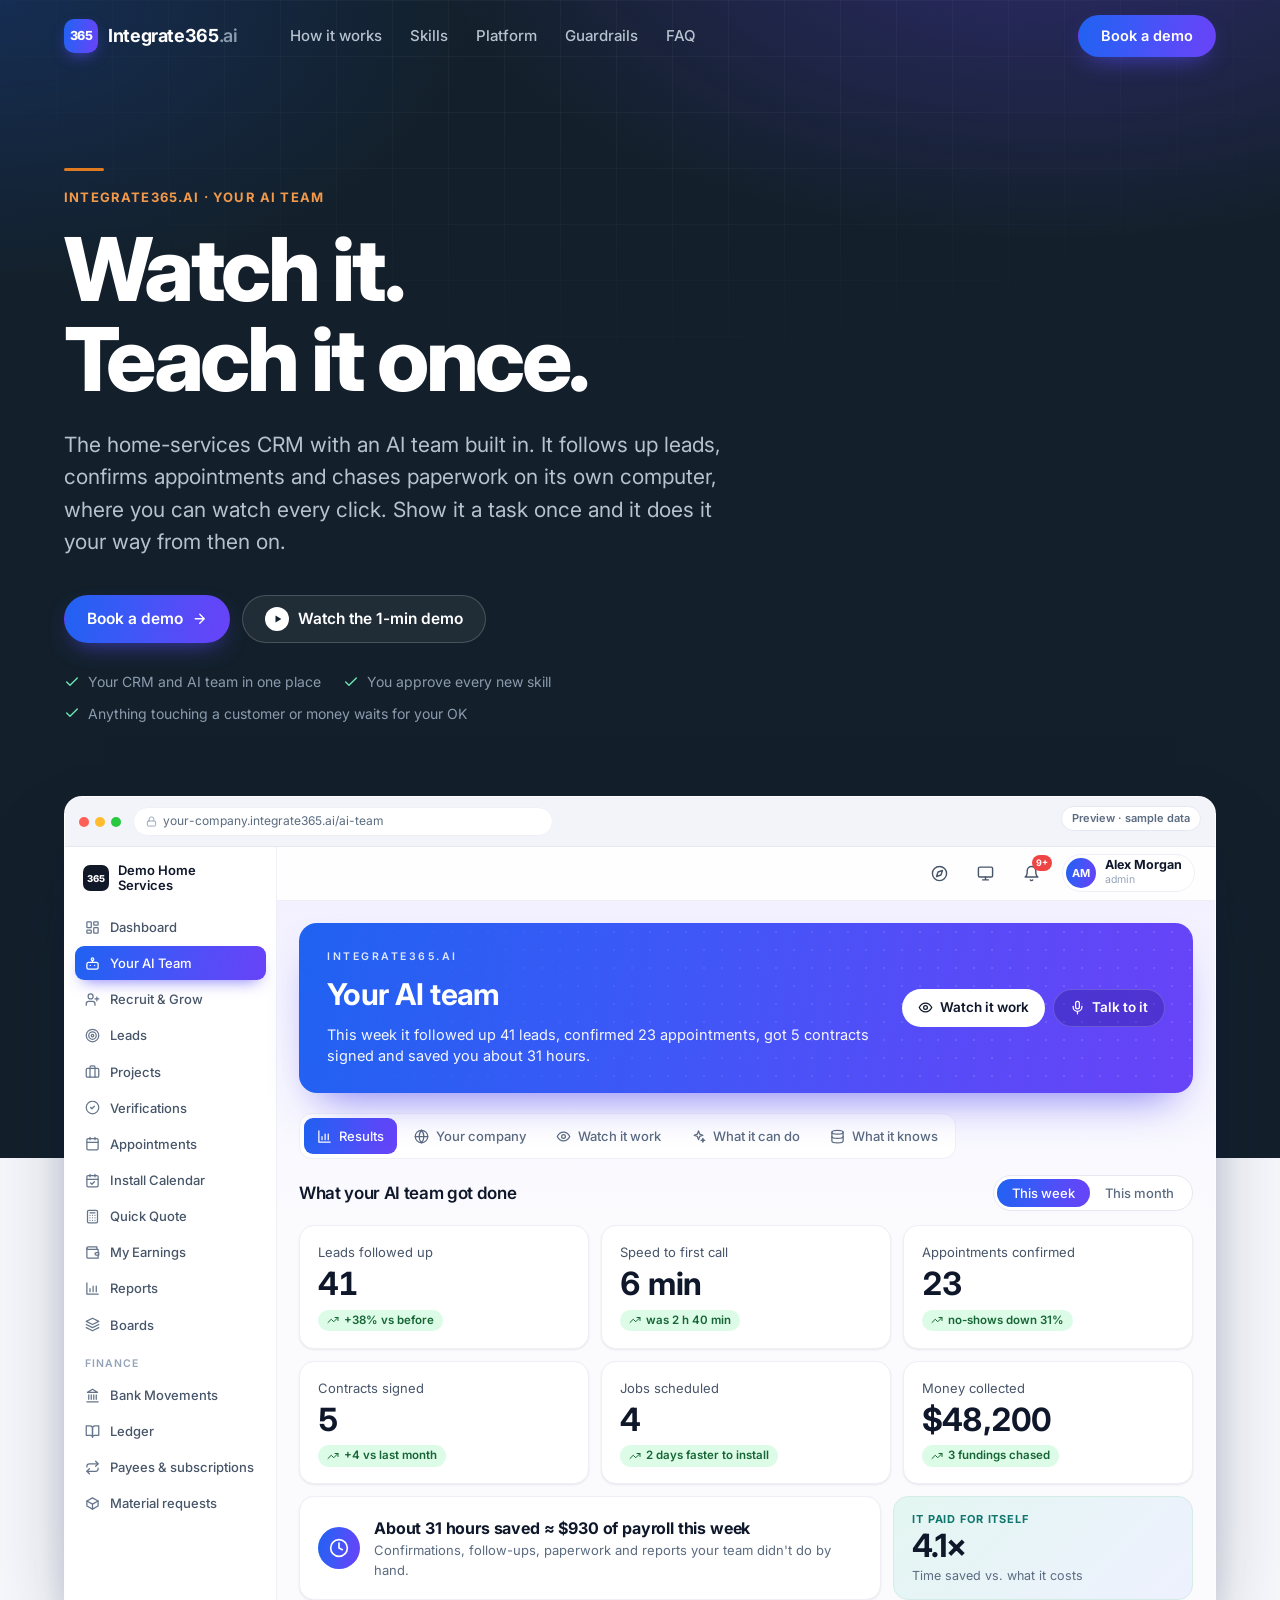
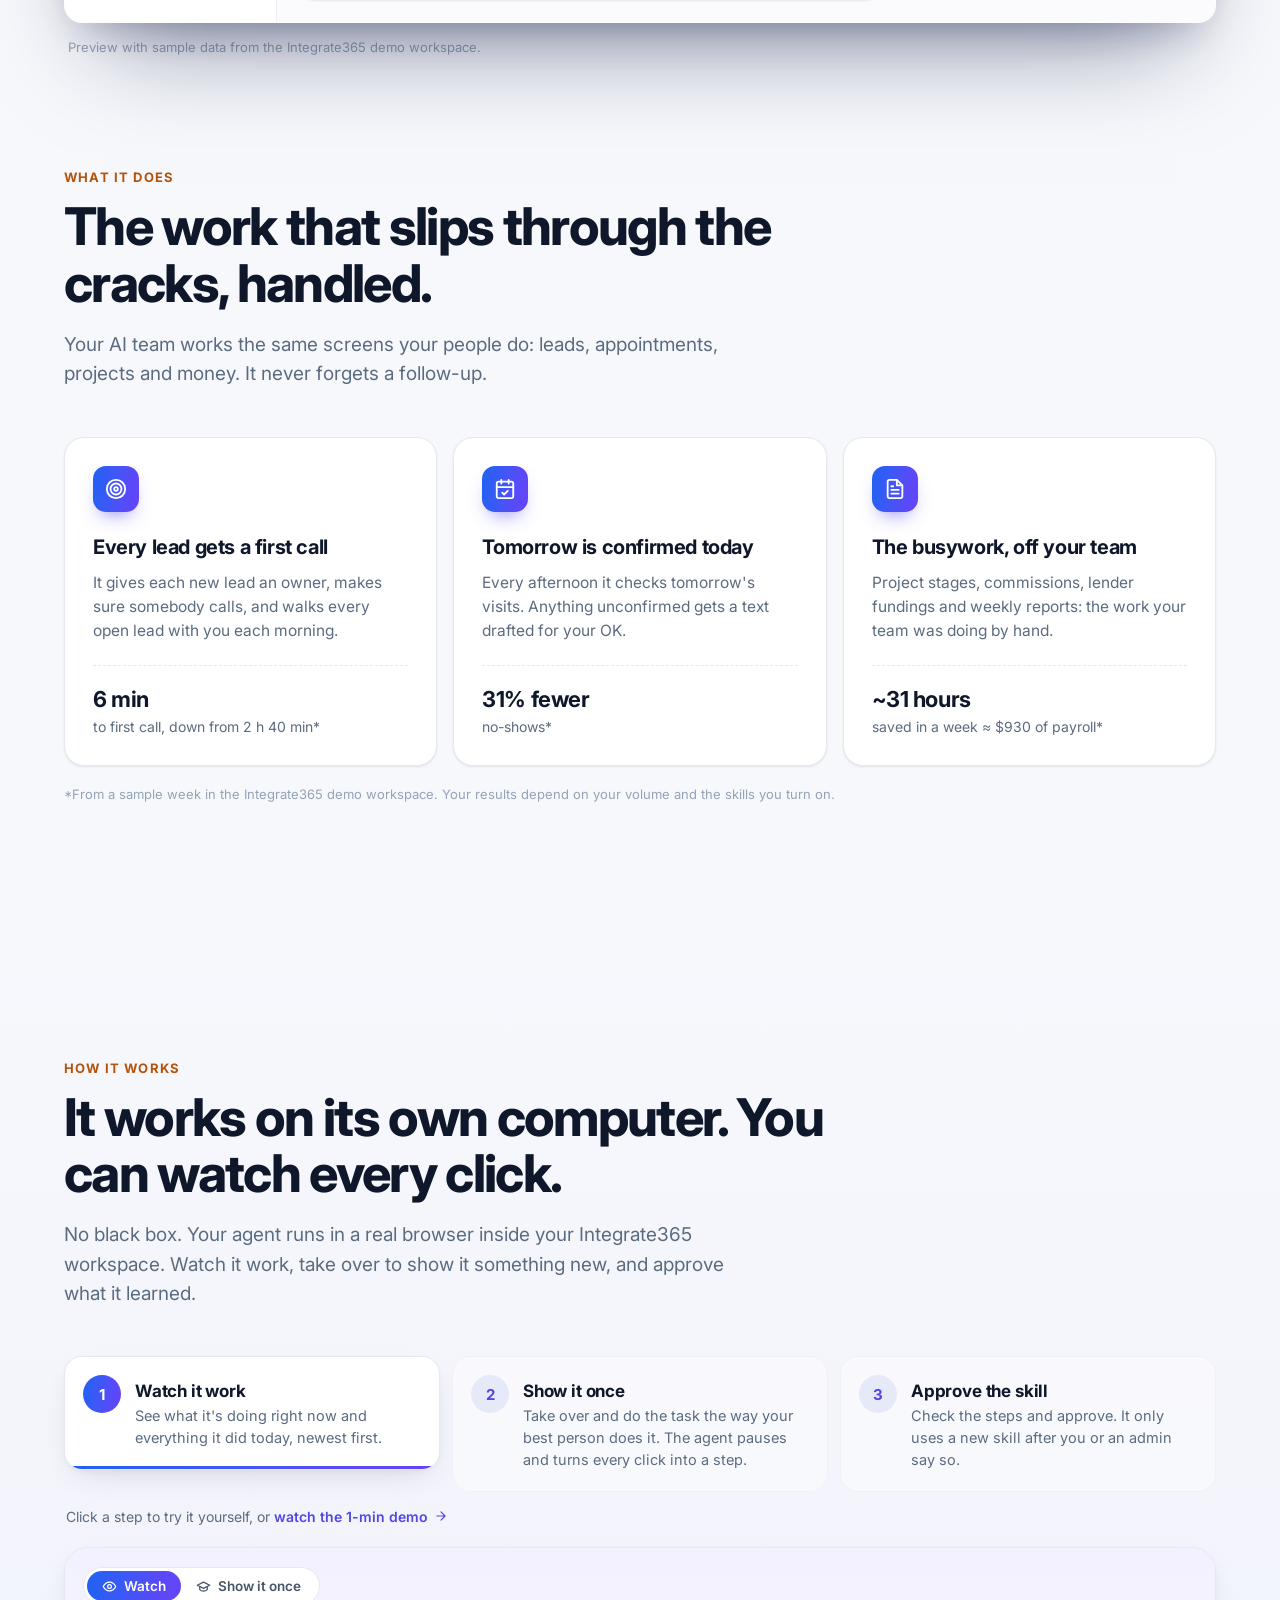
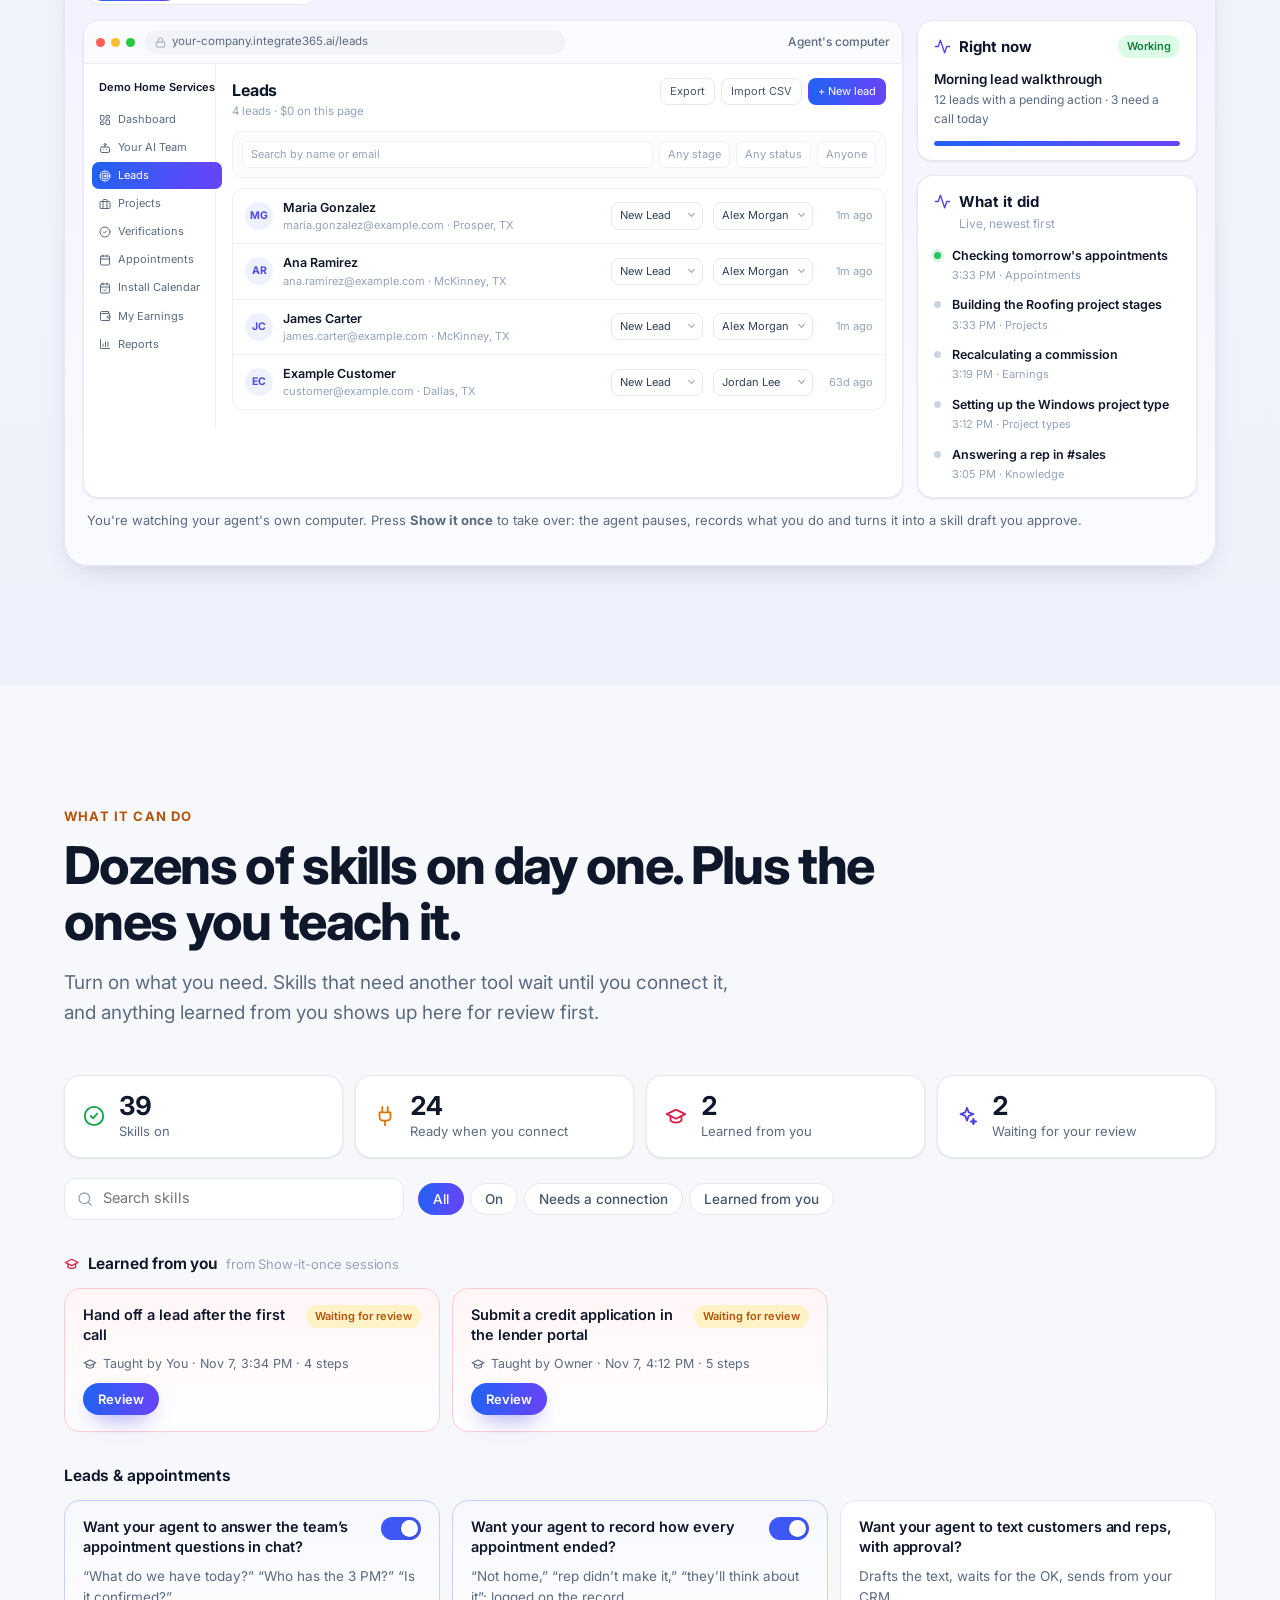
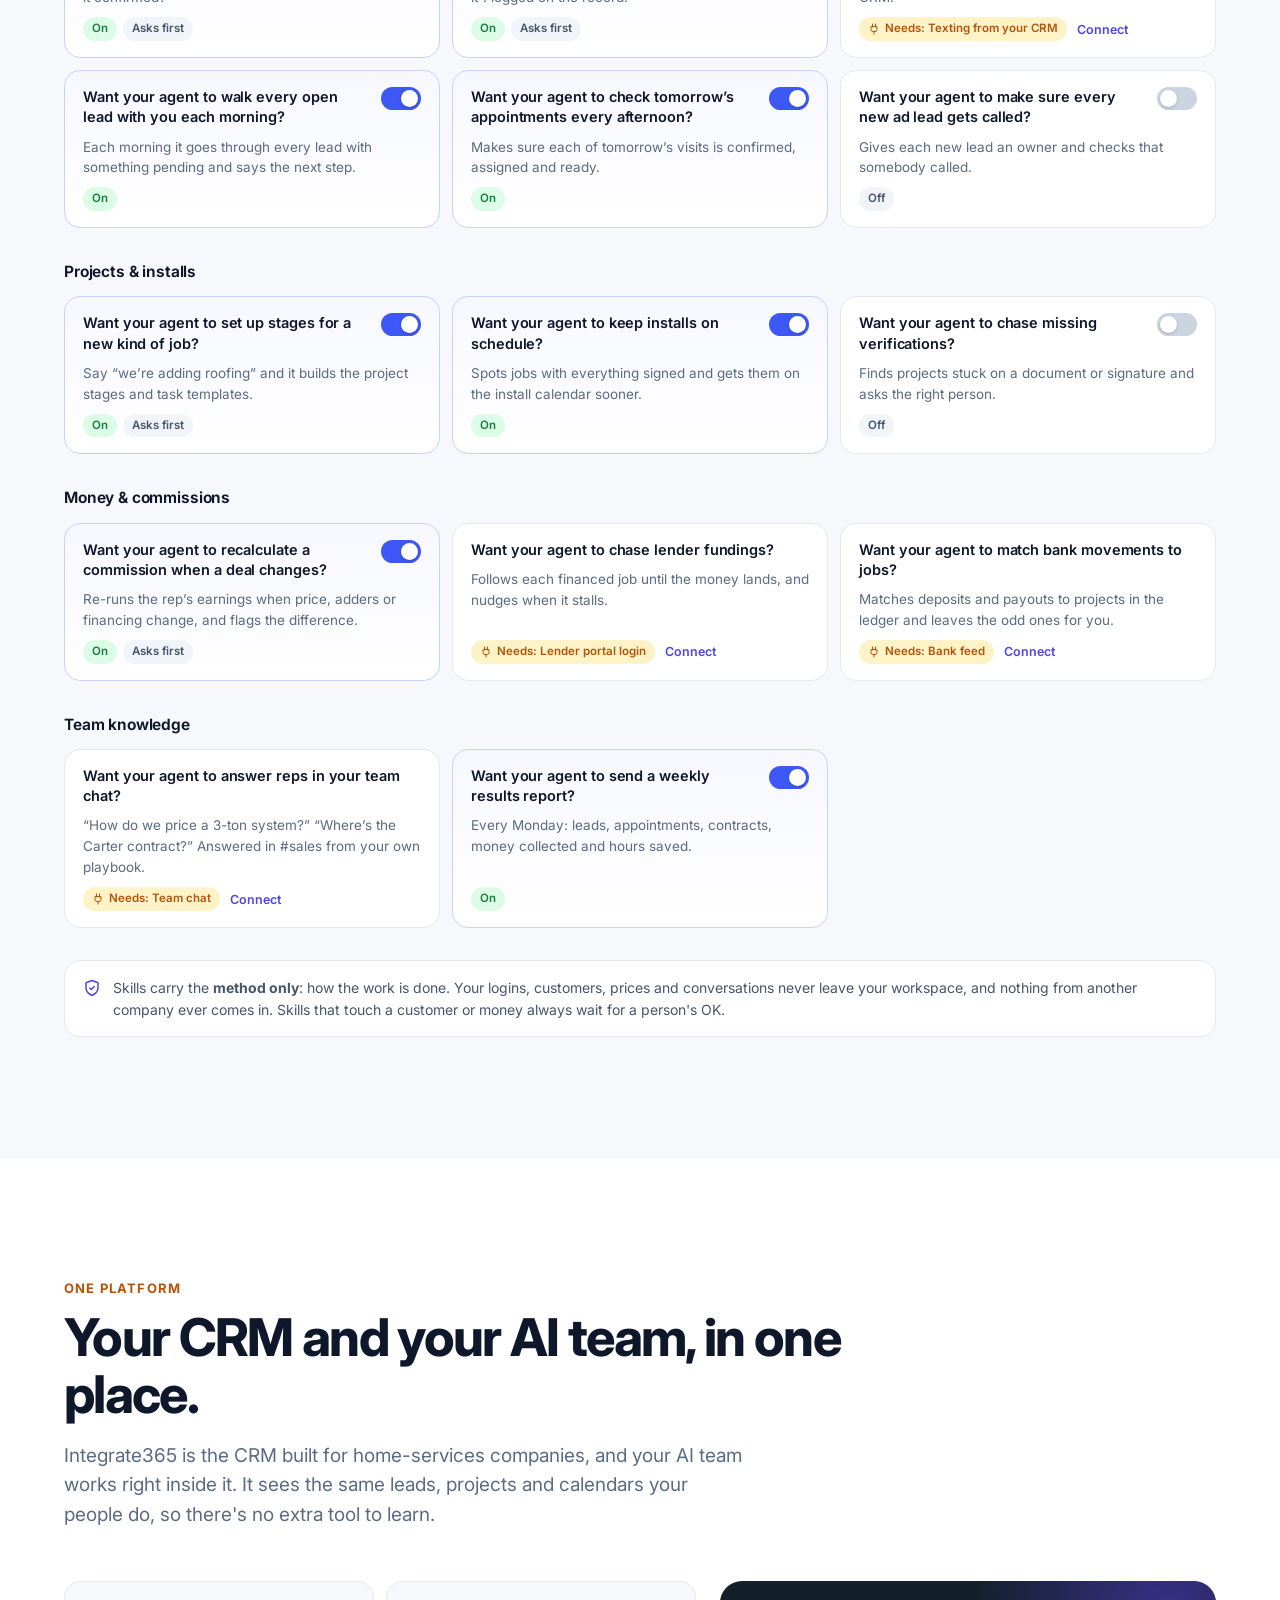
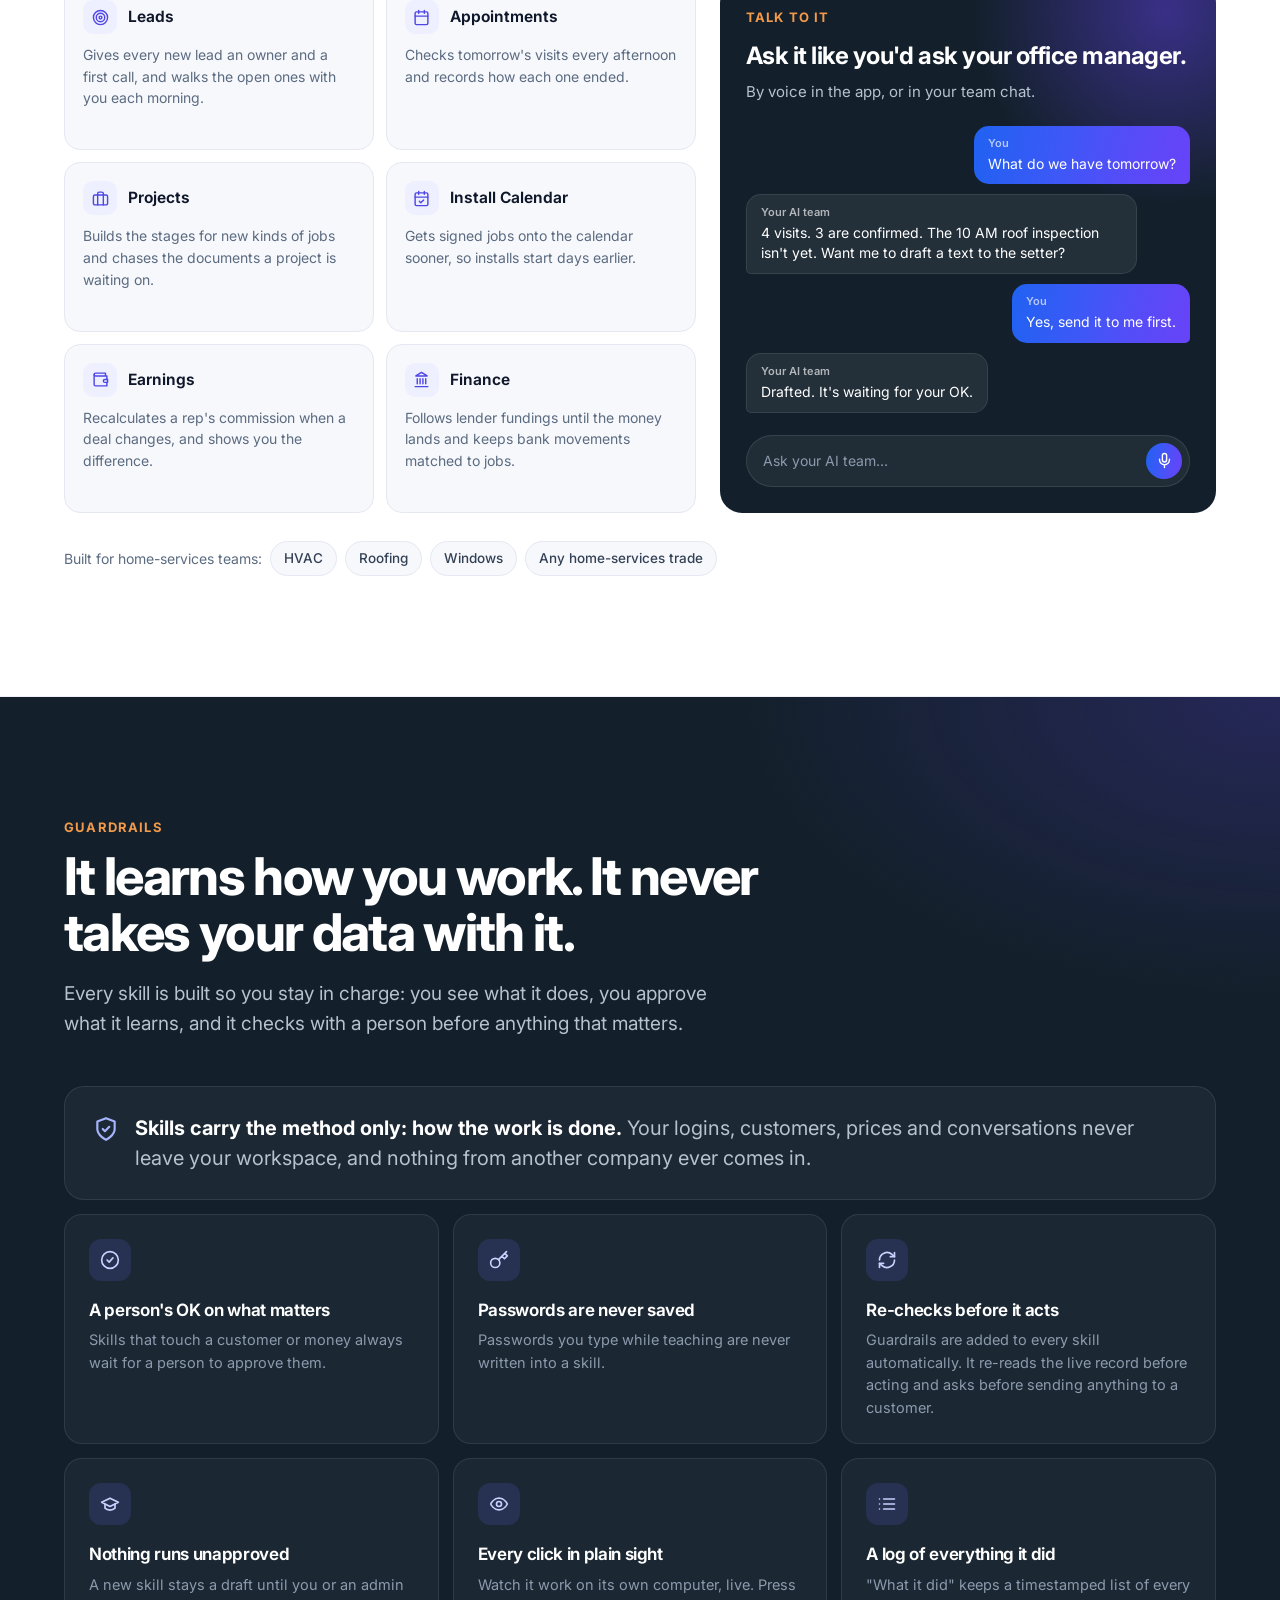
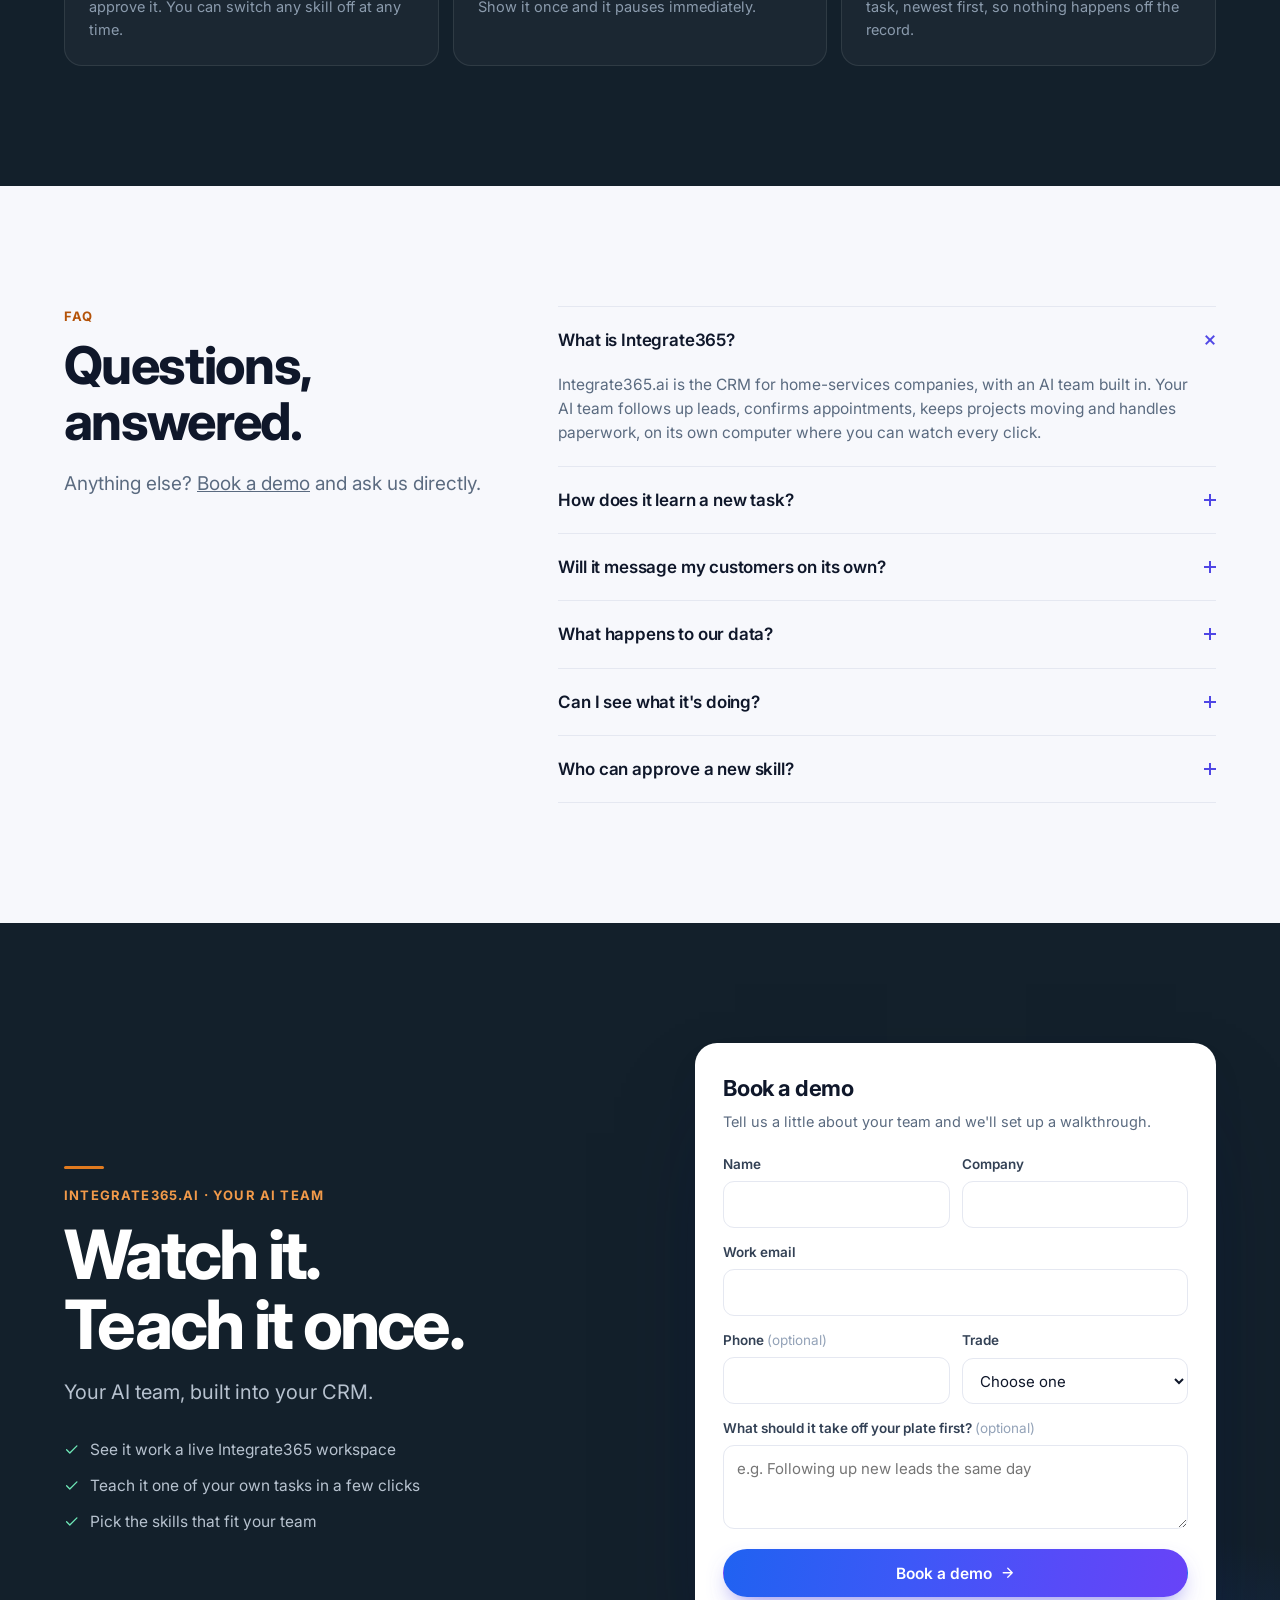
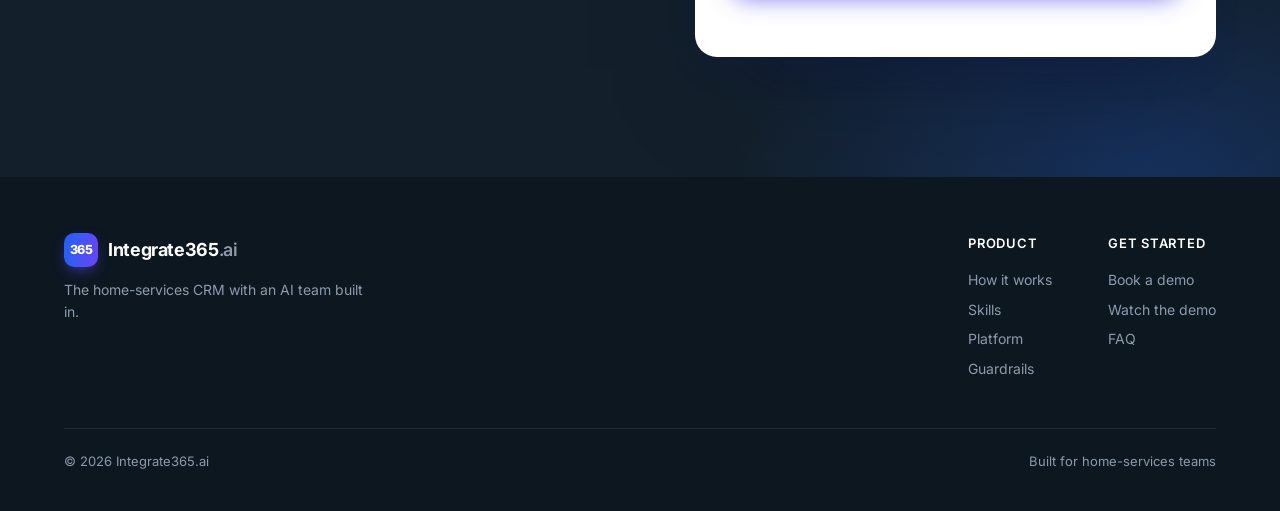
==== commit 8cfa8958: "Rebrand site from Initiate365 to Integrate365.ai Initiate365 is being rebranded as Integrate365.ai, " ====
--- a/integrate365-site/index.html
+++ b/integrate365-site/index.html
@@ -3,8 +3,8 @@
 <head>
 <meta charset="utf-8">
 <meta name="viewport" content="width=device-width, initial-scale=1">
-<title>Integrate365.ai: your AI team, inside Initiate365</title>
-<meta name="description" content="Integrate365 is an AI team for home-services companies that works inside Initiate365. Watch it follow up leads, confirm appointments and chase paperwork, then show it a task once and it learns it.">
+<title>Integrate365.ai: the home-services CRM with an AI team built in</title>
+<meta name="description" content="Integrate365.ai is the CRM for home-services companies, with an AI team built in. Watch it follow up leads, confirm appointments and chase paperwork, then show it a task once and it learns it.">
 <link rel="canonical" href="https://integrate365.ai/">
 <meta name="theme-color" content="#13202b">
 
@@ -12,13 +12,13 @@
 <meta property="og:site_name" content="Integrate365.ai">
 <meta property="og:url" content="https://integrate365.ai/">
 <meta property="og:title" content="Integrate365.ai: Watch it. Teach it once.">
-<meta property="og:description" content="Your AI team, inside Initiate365. It follows up leads, confirms appointments and chases paperwork, and learns any task you show it once.">
+<meta property="og:description" content="The home-services CRM with an AI team built in. It follows up leads, confirms appointments and chases paperwork, and learns any task you show it once.">
 <meta property="og:image" content="https://integrate365.ai/assets/og-image.png">
 <meta property="og:image:width" content="1200">
 <meta property="og:image:height" content="630">
 <meta name="twitter:card" content="summary_large_image">
 <meta name="twitter:title" content="Integrate365.ai: Watch it. Teach it once.">
-<meta name="twitter:description" content="Your AI team, inside Initiate365.">
+<meta name="twitter:description" content="The home-services CRM with an AI team built in.">
 <meta name="twitter:image" content="https://integrate365.ai/assets/og-image.png">
 
 <link rel="icon" href="assets/favicon.svg" type="image/svg+xml">
@@ -42,12 +42,12 @@
       "applicationCategory": "BusinessApplication",
       "operatingSystem": "Web",
       "url": "https://integrate365.ai/",
-      "description": "An AI team for home-services companies that works inside Initiate365. It follows up leads, confirms appointments and chases paperwork on its own computer, where you can watch every click, and it learns any task you show it once."
+      "description": "The CRM for home-services companies, with an AI team built in. The AI team follows up leads, confirms appointments and chases paperwork on its own computer, where you can watch every click, and it learns any task you show it once."
     },
     {
       "@type": "FAQPage",
       "mainEntity": [
-        {"@type": "Question", "name": "What is Integrate365?", "acceptedAnswer": {"@type": "Answer", "text": "Integrate365 is an AI team that works inside Initiate365, the CRM for home-services companies. It follows up leads, confirms appointments, keeps projects moving and handles paperwork, on its own computer where you can watch every click."}},
+        {"@type": "Question", "name": "What is Integrate365?", "acceptedAnswer": {"@type": "Answer", "text": "Integrate365.ai is the CRM for home-services companies, with an AI team built in. Your AI team follows up leads, confirms appointments, keeps projects moving and handles paperwork, on its own computer where you can watch every click."}},
         {"@type": "Question", "name": "How does it learn a new task?", "acceptedAnswer": {"@type": "Answer", "text": "Press Show it once and do the task the way your best person does it. Talk it through if you like. The agent pauses, records each click as a step and turns it into a skill draft. It only uses the skill after you or an admin approve it."}},
         {"@type": "Question", "name": "Will it message my customers on its own?", "acceptedAnswer": {"@type": "Answer", "text": "No. Skills that touch a customer or money always wait for a person's OK. When it needs to text someone, it drafts the message and waits for approval."}},
         {"@type": "Question", "name": "What happens to our data?", "acceptedAnswer": {"@type": "Answer", "text": "Skills carry the method only: how the work is done. Your logins, customers, prices and conversations never leave your workspace, and nothing from another company ever comes in. Passwords you type while teaching are never saved in a skill."}},
@@ -453,7 +453,7 @@
 @media (max-width:1000px){.skill-grid{grid-template-columns:repeat(2,minmax(0,1fr))}.skill-stats{grid-template-columns:repeat(2,minmax(0,1fr))}}
 @media (max-width:640px){.skill-grid{grid-template-columns:minmax(0,1fr)}.search{max-width:none;flex-basis:100%}.sstat{padding:14px}.sstat b{font-size:22px}}
 
-/* ============ Inside Initiate365 ============ */
+/* ============ Platform ============ */
 .inside{background:#fff;border-top:1px solid var(--line-2);border-bottom:1px solid var(--line-2)}
 .inside-grid{display:grid;grid-template-columns:minmax(0,1.12fr) minmax(0,.88fr);gap:24px;margin-top:52px;align-items:stretch}
 .areas{display:grid;grid-template-columns:repeat(2,minmax(0,1fr));gap:12px}
@@ -644,7 +644,7 @@
     <nav class="nav-links" aria-label="Primary">
       <a href="#how">How it works</a>
       <a href="#skills">Skills</a>
-      <a href="#inside">Inside Initiate365</a>
+      <a href="#platform">Platform</a>
       <a href="#trust">Guardrails</a>
       <a href="#faq">FAQ</a>
     </nav>
@@ -658,7 +658,7 @@
   <nav class="mobile-menu" id="mobileMenu" aria-label="Mobile">
     <a href="#how">How it works</a>
     <a href="#skills">Skills</a>
-    <a href="#inside">Inside Initiate365</a>
+    <a href="#platform">Platform</a>
     <a href="#trust">Guardrails</a>
     <a href="#faq">FAQ</a>
     <a class="btn btn-primary" href="#demo">Book a demo</a>
@@ -673,13 +673,13 @@
     <div class="hero-copy">
       <span class="eyebrow kicker fade-up">Integrate365.ai · Your AI team</span>
       <h1 id="heroTitle" class="fade-up d1">Watch it.<br>Teach it once.</h1>
-      <p class="hero-sub fade-up d2">An AI team that works inside Initiate365. It follows up leads, confirms appointments and chases paperwork on its own computer, where you can watch every click. Show it a task once and it does it your way from then on.</p>
+      <p class="hero-sub fade-up d2">The home-services CRM with an AI team built in. It follows up leads, confirms appointments and chases paperwork on its own computer, where you can watch every click. Show it a task once and it does it your way from then on.</p>
       <div class="hero-ctas fade-up d3">
         <a class="btn btn-primary" href="#demo">Book a demo <svg class="i"><use href="#i-arrow"/></svg></a>
         <button class="btn btn-ghost" type="button" data-open-video><span class="play"><svg><use href="#i-play"/></svg></span>Watch the 1-min demo</button>
       </div>
       <ul class="hero-meta fade-up d4">
-        <li><svg class="i"><use href="#i-check"/></svg>Runs inside Initiate365</li>
+        <li><svg class="i"><use href="#i-check"/></svg>Your CRM and AI team in one place</li>
         <li><svg class="i"><use href="#i-check"/></svg>You approve every new skill</li>
         <li><svg class="i"><use href="#i-check"/></svg>Anything touching a customer or money waits for your OK</li>
       </ul>
@@ -690,10 +690,10 @@
 <!-- ============ Product shot: Results ============ -->
 <div class="shot-band">
   <div class="wrap">
-    <div class="app fade-up d4" role="region" aria-label="Product preview: the Your AI team page in Initiate365, Results tab, with sample data">
+    <div class="app fade-up d4" role="region" aria-label="Product preview: the Your AI team page in Integrate365, Results tab, with sample data">
       <div class="app-chrome">
         <span class="dots" aria-hidden="true"><i></i><i></i><i></i></span>
-        <span class="url"><svg class="i"><use href="#i-lock"/></svg>your-company.initiate365.us/ai-team</span>
+        <span class="url"><svg class="i"><use href="#i-lock"/></svg>your-company.integrate365.ai/ai-team</span>
         <span class="sample-pill">Preview · sample data</span>
       </div>
       <div class="app-grid">
@@ -737,12 +737,12 @@
               </div>
               <div class="banner-btns">
                 <a class="b-btn white" href="#how"><svg class="i"><use href="#i-eye"/></svg>Watch it work</a>
-                <a class="b-btn soft" href="#inside"><svg class="i"><use href="#i-mic"/></svg>Talk to it</a>
+                <a class="b-btn soft" href="#platform"><svg class="i"><use href="#i-mic"/></svg>Talk to it</a>
               </div>
             </div>
             <nav class="tabs" aria-label="Your AI team sections">
               <a class="on" href="#top" aria-current="true"><svg class="i"><use href="#i-chart"/></svg>Results</a>
-              <a href="#inside"><svg class="i"><use href="#i-globe"/></svg>Your company</a>
+              <a href="#platform"><svg class="i"><use href="#i-globe"/></svg>Your company</a>
               <a href="#how"><svg class="i"><use href="#i-eye"/></svg>Watch it work</a>
               <a href="#skills"><svg class="i"><use href="#i-sparkles"/></svg>What it can do</a>
               <a href="#trust"><svg class="i"><use href="#i-db"/></svg>What it knows</a>
@@ -783,7 +783,7 @@
     <div class="sec-head">
       <span class="eyebrow">What it does</span>
       <h2 id="whatTitle">The work that slips through the cracks, handled.</h2>
-      <p class="lead">Your AI team works the same Initiate365 screens your people do: leads, appointments, projects and money. It never forgets a follow-up.</p>
+      <p class="lead">Your AI team works the same screens your people do: leads, appointments, projects and money. It never forgets a follow-up.</p>
     </div>
     <div class="trio">
       <article class="tri">
@@ -815,7 +815,7 @@
     <div class="sec-head">
       <span class="eyebrow">How it works</span>
       <h2 id="howTitle">It works on its own computer. You can watch every click.</h2>
-      <p class="lead">No black box. Your agent runs in a real browser inside your Initiate365 workspace. Watch it work, take over to show it something new, and approve what it learned.</p>
+      <p class="lead">No black box. Your agent runs in a real browser inside your Integrate365 workspace. Watch it work, take over to show it something new, and approve what it learned.</p>
     </div>
 
     <div class="how-grid">
@@ -854,7 +854,7 @@
           <div class="browser">
             <div class="browser-chrome">
               <span class="dots" aria-hidden="true"><i></i><i></i><i></i></span>
-              <span class="url"><svg class="i"><use href="#i-lock"/></svg>your-company.initiate365.us/leads</span>
+              <span class="url"><svg class="i"><use href="#i-lock"/></svg>your-company.integrate365.ai/leads</span>
               <span class="agent-label">Agent's computer</span>
             </div>
             <div class="rec-banner"><span class="rec-dot"></span>Recording: you have control. The agent is paused and is watching what you do.</div>
@@ -972,13 +972,13 @@
   </div>
 </section>
 
-<!-- ============ Inside Initiate365 ============ -->
-<section class="sec inside" id="inside" aria-labelledby="insideTitle">
+<!-- ============ Platform ============ -->
+<section class="sec inside" id="platform" aria-labelledby="insideTitle">
   <div class="wrap">
     <div class="sec-head">
-      <span class="eyebrow">Inside Initiate365</span>
-      <h2 id="insideTitle">Already working where your team works.</h2>
-      <p class="lead">Integrate365 lives inside Initiate365, the CRM built for home-services companies. It sees the same leads, projects and calendars your people do. There's no new app to learn.</p>
+      <span class="eyebrow">One platform</span>
+      <h2 id="insideTitle">Your CRM and your AI team, in one place.</h2>
+      <p class="lead">Integrate365 is the CRM built for home-services companies, and your AI team works right inside it. It sees the same leads, projects and calendars your people do, so there's no extra tool to learn.</p>
     </div>
     <div class="inside-grid">
       <div class="areas">
@@ -1002,7 +1002,7 @@
         <div class="talk-input" aria-hidden="true"><div class="ti">Ask your AI team…<span class="mic"><svg class="i"><use href="#i-mic"/></svg></span></div></div>
       </div>
     </div>
-    <div class="trades"><span>Built for home-services teams:</span><span class="t">HVAC</span><span class="t">Roofing</span><span class="t">Windows</span><span class="t">Any trade you run in Initiate365</span></div>
+    <div class="trades"><span>Built for home-services teams:</span><span class="t">HVAC</span><span class="t">Roofing</span><span class="t">Windows</span><span class="t">Any home-services trade</span></div>
   </div>
 </section>
 
@@ -1037,7 +1037,7 @@
     <div class="faq-list">
       <details open>
         <summary>What is Integrate365?</summary>
-        <p>Integrate365 is an AI team that works inside Initiate365, the CRM for home-services companies. It follows up leads, confirms appointments, keeps projects moving and handles paperwork, on its own computer where you can watch every click.</p>
+        <p>Integrate365.ai is the CRM for home-services companies, with an AI team built in. Your AI team follows up leads, confirms appointments, keeps projects moving and handles paperwork, on its own computer where you can watch every click.</p>
       </details>
       <details>
         <summary>How does it learn a new task?</summary>
@@ -1069,9 +1069,9 @@
     <div>
       <span class="eyebrow kicker">Integrate365.ai · Your AI team</span>
       <h2 id="ctaTitle">Watch it.<br>Teach it once.</h2>
-      <p class="cta-sub">Your AI team, inside Initiate365.</p>
+      <p class="cta-sub">Your AI team, built into your CRM.</p>
       <ul class="cta-list">
-        <li><svg class="i"><use href="#i-check"/></svg>See it work a real Initiate365 workspace, live</li>
+        <li><svg class="i"><use href="#i-check"/></svg>See it work a live Integrate365 workspace</li>
         <li><svg class="i"><use href="#i-check"/></svg>Teach it one of your own tasks in a few clicks</li>
         <li><svg class="i"><use href="#i-check"/></svg>Pick the skills that fit your team</li>
       </ul>
@@ -1111,10 +1111,10 @@
     <div class="foot-grid">
       <div>
         <a class="brand" href="#top"><span class="brand-mark" aria-hidden="true">365</span><span class="brand-name">Integrate365<span>.ai</span></span></a>
-        <p class="foot-tag">Your AI team, inside Initiate365.</p>
+        <p class="foot-tag">The home-services CRM with an AI team built in.</p>
       </div>
       <div class="foot-cols">
-        <div><h4>Product</h4><a href="#how">How it works</a><a href="#skills">Skills</a><a href="#inside">Inside Initiate365</a><a href="#trust">Guardrails</a></div>
+        <div><h4>Product</h4><a href="#how">How it works</a><a href="#skills">Skills</a><a href="#platform">Platform</a><a href="#trust">Guardrails</a></div>
         <div><h4>Get started</h4><a href="#demo">Book a demo</a><button type="button" data-open-video>Watch the demo</button><a href="#faq">FAQ</a></div>
       </div>
     </div>
